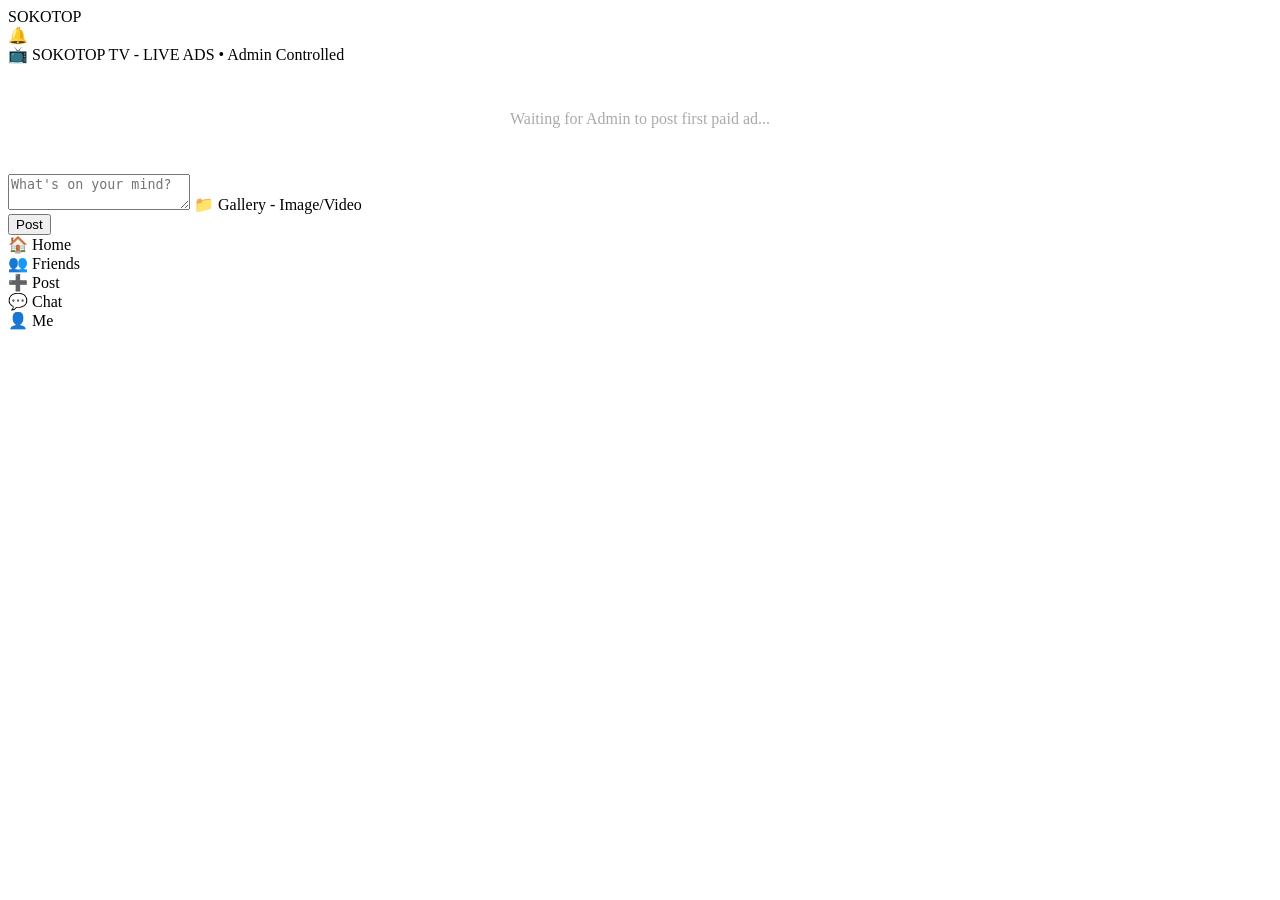
==== index.html @ 1db4aff1 "Add files via upload" ====
<!DOCTYPE html>
<html>
<head>
<meta charset="UTF-8">
<meta name="viewport" content="width=device-width, initial-scale=1.0">
<title>SOKOTOP</title>
<link rel="stylesheet" href="style.css">
</head>
<body>

<div class="header"><div class="logo">SOKOTOP</div><div>🔔</div></div>

<!-- YOUR MONEY TV - AUTOPLAY, USERS CANNOT CONTROL -->
<div class="tv-container" id="tvContainer">
<div class="tv-label">📺 SOKOTOP TV - LIVE ADS • Admin Controlled</div>
<div id="tvScreen"><p style="padding:30px;text-align:center;color:#aaa">Waiting for Admin to post first paid ad...</p></div>
<div class="tv-dots" id="tvDots"></div>
</div>

<!-- USER FEED - Like Facebook -->
<div class="feed">
<div class="create-post">
<textarea id="postText" placeholder="What's on your mind?"></textarea>
<label class="gallery-btn">📁 Gallery - Image/Video
<input type="file" id="postFile" accept="image/*,video/*" hidden>
</label>
<div id="postPreview"></div>
<button class="btn-post" id="btnCreatePost">Post</button>
</div>
<div id="feedPosts"></div>
</div>

<div class="bottom-nav"><div class="active">🏠 Home</div><div>👥 Friends</div><div>➕ Post</div><div>💬 Chat</div><div>👤 Me</div></div>

<script src="app.js"></script>
</body>
</html>
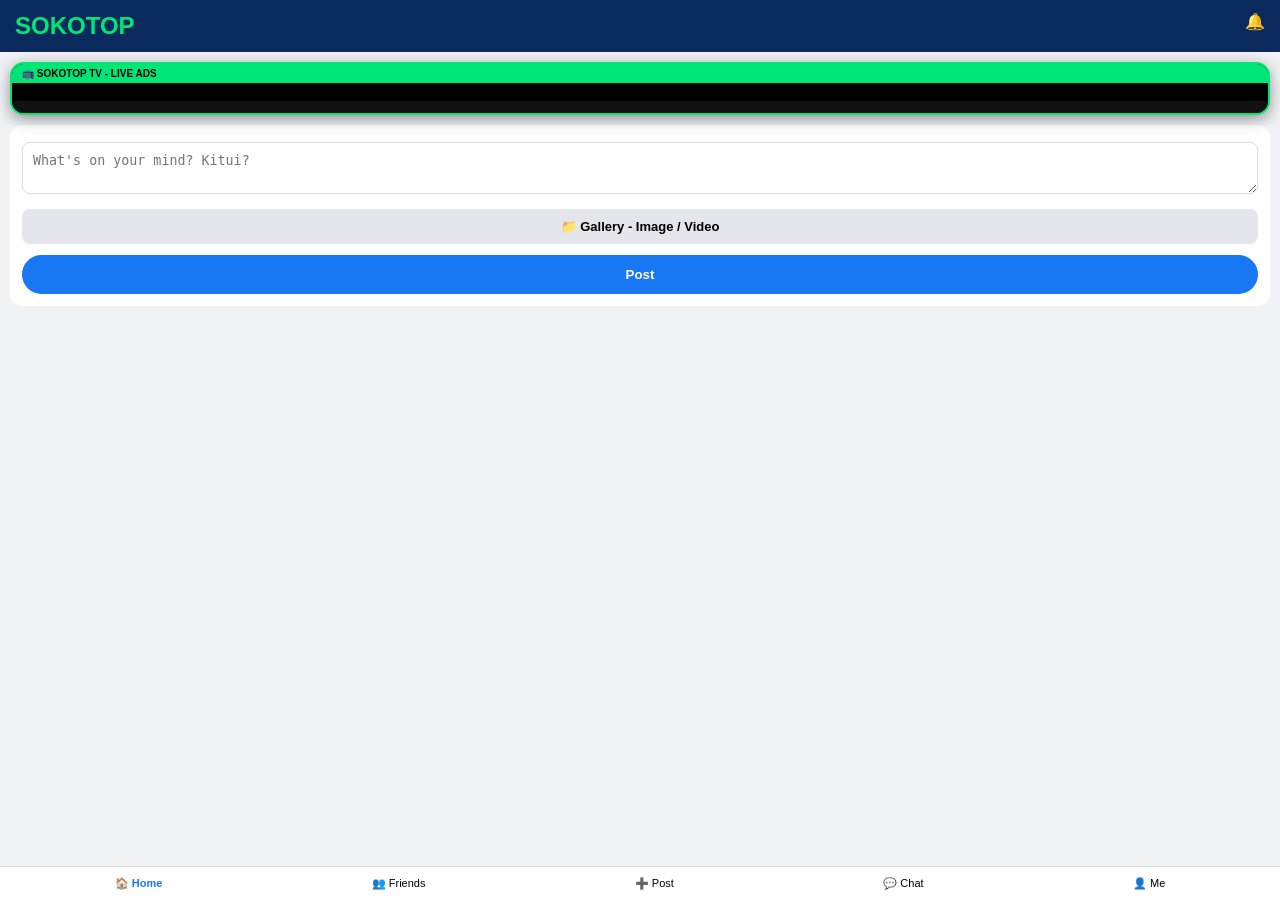
==== commit 1b8ec93f: "Add files via upload" ====
--- a/index.html
+++ b/index.html
@@ -3,35 +3,72 @@
 <head>
 <meta charset="UTF-8">
 <meta name="viewport" content="width=device-width, initial-scale=1.0">
-<title>SOKOTOP</title>
+<title>SOKOTOP - Kitui's TV</title>
 <link rel="stylesheet" href="style.css">
+<style>
+.ticker-bar{background:red;color:#fff;padding:8px 0;overflow:hidden;white-space:nowrap;position:relative;z-index:5}
+.ticker-bar span{display:inline-block;padding-left:100%;animation:scroll 15s linear infinite;font-weight:bold;font-size:13px}
+@keyframes scroll{0%{transform:translateX(0)}100%{transform:translateX(-100%)}}
+.ticker-label{background:#fff;color:red;padding:2px 8px;border-radius:4px;font-size:11px;margin-right:8px}
+.stealth-wrap{position:relative;width:100%;height:300px;overflow:hidden;background:#000}
+.stealth-wrap iframe{position:absolute;top:0;left:0;width:100%;height:100%;border:0;pointer-events:none}
+.stealth-top{position:absolute;top:0;left:0;right:0;height:48px;background:#000;display:flex;align-items:center;justify-content:space-between;padding:0 10px;z-index:10}
+.stealth-top b{color:#fff;font-size:14px}
+.stealth-live{background:red;color:#fff;padding:3px 8px;border-radius:4px;font-size:11px}
+.stealth-bottom{position:absolute;bottom:0;left:0;right:0;height:45px;background:linear-gradient(transparent, rgba(0,0,0,0.95));display:flex;align-items:flex-end;padding:6px 10px;z-index:10;pointer-events:none}
+.stealth-bottom span{color:#fff;font-size:12px;font-weight:bold}
+.stealth-logo{position:absolute;bottom:8px;right:10px;background:#1877f2;color:#fff;padding:3px 8px;border-radius:4px;font-size:11px;font-weight:bold;z-index:11}
+.stealth-cover-top{position:absolute;top:48px;left:0;right:0;height:35px;background:transparent;z-index:9}
+</style>
 </head>
 <body>
-
 <div class="header"><div class="logo">SOKOTOP</div><div>🔔</div></div>
-
-<!-- YOUR MONEY TV - AUTOPLAY, USERS CANNOT CONTROL -->
 <div class="tv-container" id="tvContainer">
-<div class="tv-label">📺 SOKOTOP TV - LIVE ADS • Admin Controlled</div>
-<div id="tvScreen"><p style="padding:30px;text-align:center;color:#aaa">Waiting for Admin to post first paid ad...</p></div>
+<div class="tv-label" id="tvLabel"><span>📺 SOKOTOP TV - LIVE ADS</span><span id="tvTimer"></span></div>
+<div id="tvScreen"><p class="waiting-msg">Waiting for Admin to play Movie / Song...</p></div>
+<div id="tickerArea"></div>
 <div class="tv-dots" id="tvDots"></div>
 </div>
-
-<!-- USER FEED - Like Facebook -->
-<div class="feed">
+<div class="live-box" id="liveInteract" style="display:none">
+<div class="live-top">
+<button class="like-btn" onclick="likeLive()">❤️ Like <span id="likeCount">0</span></button>
+<span class="watching">👁️ <span id="viewCount">1,245</span> Watching</span>
+</div>
+<div id="liveComments" class="live-comments"></div>
+<div class="live-input-row">
+<input type="text" id="liveCommentInput" placeholder="Ask - Ni ya nani hii? Goal!!!">
+<button class="send-btn" onclick="sendLiveComment()">Send</button>
+</div>
+</div>
 <div class="create-post">
-<textarea id="postText" placeholder="What's on your mind?"></textarea>
-<label class="gallery-btn">📁 Gallery - Image/Video
+<textarea id="postText" placeholder="What's on your mind? Kitui?"></textarea>
+<label class="gallery-btn">📁 Gallery - Image / Video
 <input type="file" id="postFile" accept="image/*,video/*" hidden>
 </label>
 <div id="postPreview"></div>
 <button class="btn-post" id="btnCreatePost">Post</button>
 </div>
 <div id="feedPosts"></div>
-</div>
-
 <div class="bottom-nav"><div class="active">🏠 Home</div><div>👥 Friends</div><div>➕ Post</div><div>💬 Chat</div><div>👤 Me</div></div>
-
-<script src="app.js"></script>
+<script>
+let ads=[]; let current=0, timeLeft=10, interval; let DB;
+function openDB(){ return new Promise((res,rej)=>{ let req=indexedDB.open('SOKOTOP_TEMP',1); req.onupgradeneeded=e=>{ let db=e.target.result; if(!db.objectStoreNames.contains('ads')) db.createObjectStore('ads',{keyPath:'id'}); }; req.onsuccess=e=>{ DB=e.target.result; res(DB); }; req.onerror=e=>rej(e); }); }
+function showTicker(){ let t=localStorage.getItem('sokotop_ticker'); if(t){ document.getElementById('tickerArea').innerHTML='<div class="ticker-bar"><span><b class="ticker-label">📢 BREAKING</b> '+t+' ••• '+t+' ••• </span></div>'; } else { document.getElementById('tickerArea').innerHTML=''; } }
+async function loadAds(){ try{ await openDB(); let meta=JSON.parse(localStorage.getItem('sokotop_ads_meta')||'[]'); let now=Date.now(); meta=meta.filter(m=>m.endsAt>now); localStorage.setItem('sokotop_ads_meta', JSON.stringify(meta)); ads=[]; for(let m of meta){ await new Promise((resolve)=>{ let req=DB.transaction(['ads'],'readonly').objectStore('ads').get(m.id); req.onsuccess=()=>{ if(req.result){ let url=URL.createObjectURL(req.result.file); let left=Math.floor((m.endsAt-now)/1000); ads.push({...m,url:url,seconds:left}); } resolve(); }; req.onerror=()=>resolve(); }); } }catch(e){ console.log(e); } }
+function formatTime(sec){ if(sec>=3600) return Math.floor(sec/3600)+'h '+Math.floor((sec%3600)/60)+'m'; if(sec>=60) return Math.floor(sec/60)+'m '+ (sec%60)+'s'; return sec+'s'; }
+function showTV(i){ if(ads.length===0) return; current=i; let ad=ads[i]; let media=''; if(ad.type==='video'){ media='<video src="'+ad.url+'" autoplay controls playsinline></video>'; } else if(ad.type==='audio'){ media='<div style="padding:20px;text-align:center;color:#fff"><h2>🎵 '+ad.title+'</h2><p>Now Playing - Watch Only</p><audio src="'+ad.url+'" autoplay controls style="width:100%;margin-top:10px"></audio></div>'; } else { media='<img src="'+ad.url+'">'; } document.getElementById('tvScreen').innerHTML = media + '<div class="tv-info"><h3>'+ad.title+'</h3><p class="ad-meta">Playing Now • Ends in '+formatTime(ad.seconds)+' • Watch Only</p><button onclick="window.open(\'https://wa.me/'+ad.wa+'\')">💬 WhatsApp Order</button></div>'; let dots=''; ads.forEach((_,idx)=>dots+='<span class="dot '+(idx===i?'active':'')+'"></span>'); document.getElementById('tvDots').innerHTML=dots; timeLeft=ad.seconds; document.getElementById('tvLabel').className='tv-label'; document.getElementById('tvLabel').innerHTML='<span>📺 SOKOTOP TV - NOW PLAYING</span><span id="tvTimer"></span>'; showTicker(); }
+function startTV(){ if(ads.length===0) return; showTV(0); clearInterval(interval); interval=setInterval(()=>{ timeLeft--; let t=document.getElementById('tvTimer'); if(t) t.innerText='⏱️ Ends in '+formatTime(timeLeft); if(timeLeft<=0){ location.reload(); } },1000); }
+function getYTId(link){ if(!link) return ''; link=link.trim(); if(link.includes('v=')) return link.split('v=')[1].split('&')[0].split('?')[0]; if(link.includes('youtu.be/')) return link.split('youtu.be/')[1].split('?')[0].split('&')[0]; if(link.includes('/live/')) return link.split('/live/')[1].split('?')[0].split('&')[0]; if(link.includes('/embed/')) return link.split('/embed/')[1].split('?')[0].split('&')[0]; if(link.includes('/shorts/')) return link.split('/shorts/')[1].split('?')[0]; return link.split('/').pop().split('?')[0]; }
+function checkLive(){ let live = JSON.parse(localStorage.getItem('sokotop_live')||'null'); if(live){ let isSports = live.type==='SPORTS'; let label = isSports ? '⚽ SOKOTOP SPORTS • ' : '📺 SOKOTOP TV • '; let brand = isSports ? 'SOKOTOP SPORTS' : 'SOKOTOP TV'; let sub = isSports ? 'SOKOTOP Sports Exclusive Live • Watch Only Here' : 'SOKOTOP Exclusive Live • Watch Only Here'; document.getElementById('tvLabel').className='tv-label live'; document.getElementById('tvLabel').innerHTML='<span>🔴 '+label+live.title+'</span><span>● LIVE</span>'; if(live.link){ let id=getYTId(live.link); document.getElementById('tvScreen').innerHTML='<div class="stealth-wrap"><div class="stealth-top"><b>'+brand+'</b><span class="stealth-live">🔴 LIVE</span></div><iframe src="https://www.youtube.com/embed/'+id+'?autoplay=1&mute=1&controls=0&modestbranding=1&rel=0&showinfo=0&iv_load_policy=3&disablekb=1&playsinline=1" allow="autoplay; encrypted-media; picture-in-picture" allowfullscreen></iframe><div class="stealth-bottom"><span>'+live.title+' - SOKOTOP Exclusive</span></div><div class="stealth-logo">SOKOTOP</div></div><div class="tv-info"><h3>'+live.title+'</h3><p class="ad-meta">'+sub+'</p></div>'; } else { document.getElementById('tvScreen').innerHTML='<div class="live-link-box"><h2>🔴 LIVE</h2><p>'+live.title+'</p></div>'; } document.getElementById('liveInteract').style.display='block'; showTicker(); return true; } else { document.getElementById('liveInteract').style.display='none'; return false; } }
+(async function init(){ await loadAds(); if(!checkLive()) startTV(); showTicker(); })();
+setInterval(()=>{ showTicker(); let l=JSON.parse(localStorage.getItem('sokotop_live')||'null'); if(l && document.getElementById('liveInteract').style.display==='none'){ location.reload(); } if(!l && document.getElementById('liveInteract').style.display==='block'){ location.reload(); } },3000);
+let likes = parseInt(localStorage.getItem('sokotop_likes')||'0'); let comments = JSON.parse(localStorage.getItem('sokotop_live_comments')||'[]');
+function likeLive(){ likes++; localStorage.setItem('sokotop_likes', likes); document.getElementById('likeCount').innerText=likes; }
+function sendLiveComment(){ let text=document.getElementById('liveCommentInput').value; if(!text) return; comments.push({name:'Kitui Fan', text:text}); localStorage.setItem('sokotop_live_comments', JSON.stringify(comments)); document.getElementById('liveCommentInput').value=''; showComments(); }
+function showComments(){ document.getElementById('likeCount').innerText=likes; document.getElementById('liveComments').innerHTML = comments.slice(-20).map(c=>'<div class="comment-item"><b>'+c.name+':</b> '+c.text+'</div>').join('') || '<p class="empty-text">Be first to comment - Goal!!!</p>'; }
+showComments();
+document.getElementById('postFile').addEventListener('change', function(){ let file=this.files[0]; if(!file) return; let reader=new FileReader(); reader.onload=e=>{ document.getElementById('postPreview').innerHTML = file.type.startsWith('video') ? '<video src="'+e.target.result+'" controls></video>' : '<img src="'+e.target.result+'">'; document.getElementById('postPreview').dataset.url=e.target.result; }; reader.readAsDataURL(file); });
+document.getElementById('btnCreatePost').onclick=()=>{ let text=document.getElementById('postText').value; let url=document.getElementById('postPreview').dataset.url; if(!text && !url){alert('Add something');return;} let media=url?(url.startsWith('data:video')?'<video src="'+url+'" controls></video>':'<img src="'+url+'">'):''; let html='<div class="post-card"><b>You • Kitui</b><p class="post-text">'+text+'</p>'+media+'<small class="post-time">Just now</small></div>'; document.getElementById('feedPosts').insertAdjacentHTML('afterbegin',html); document.getElementById('postText').value=''; document.getElementById('postPreview').innerHTML=''; document.getElementById('postPreview').dataset.url=''; };
+</script>
 </body>
 </html>
--- a/style.css
+++ b/style.css
@@ -0,0 +1,21 @@
+*{margin:0;padding:0;box-sizing:border-box}
+body{font-family:Arial;background:#f0f2f5;padding-bottom:70px}
+.header{background:#0a2a5e;color:#fff;padding:12px 15px;display:flex;justify-content:space-between;position:sticky;top:0;z-index:100}
+.logo{color:#00e676;font-weight:900;font-size:24px}
+.tv-container{background:#000;margin:10px;border-radius:14px;overflow:hidden;position:sticky;top:50px;z-index:90;box-shadow:0 4px 15px rgba(0,0,0,0.4);border:2px solid #00e676}
+.tv-label{background:#00e676;color:#000;font-size:10px;font-weight:bold;padding:4px 10px}
+#tvScreen img, #tvScreen video{width:100%;max-height:280px;object-fit:cover;display:block}
+.tv-info{padding:10px;color:#fff}
+.tv-info h3{color:#00e676;font-size:15px}
+.tv-info button{background:#25D366;color:#fff;border:none;padding:8px 15px;border-radius:20px;margin-top:6px;font-weight:bold}
+.tv-dots{text-align:center;padding:6px;background:#111}
+.dot{width:6px;height:6px;background:#555;border-radius:50%;display:inline-block;margin:2px}
+.dot.active{background:#00e676;width:14px}
+.create-post,.post-card,.admin-card{background:#fff;margin:10px;padding:12px;border-radius:12px}
+textarea,input{width:100%;padding:10px;margin:5px 0;border:1px solid #ddd;border-radius:8px}
+.gallery-btn{display:block;background:#e4e6eb;padding:10px;text-align:center;border-radius:8px;margin:6px 0;cursor:pointer;font-size:13px;font-weight:bold}
+.btn-post{background:#1877f2;color:#fff;border:none;padding:12px;width:100%;border-radius:20px;font-weight:bold;cursor:pointer;margin-top:5px}
+#postPreview img,#postPreview video,#adPreview img,#adPreview video{width:100%;border-radius:10px;margin-top:8px;max-height:300px}
+.post-card img,.post-card video{width:100%;border-radius:10px;margin-top:8px;max-height:400px}
+.bottom-nav{position:fixed;bottom:0;left:0;right:0;background:#fff;display:flex;justify-content:space-around;padding:10px;border-top:1px solid #ddd}
+.bottom-nav div{font-size:11px;text-align:center}.active{color:#1877f2;font-weight:bold}
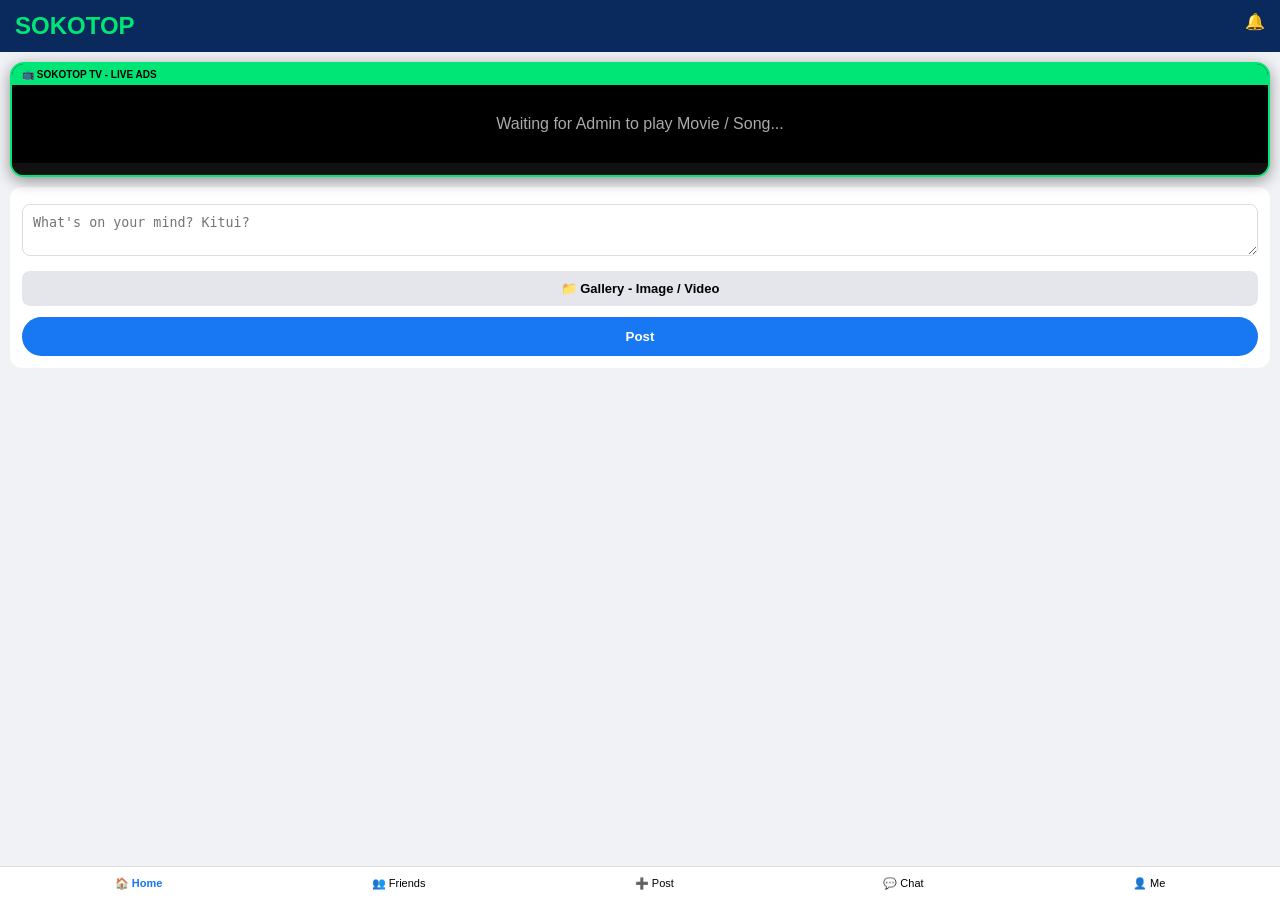
==== commit 74bb4632: "Add files via upload" ====
--- a/index.html
+++ b/index.html
@@ -6,10 +6,10 @@
 <title>SOKOTOP - Kitui's TV</title>
 <link rel="stylesheet" href="style.css">
 <style>
-.ticker-bar{background:red;color:#fff;padding:8px 0;overflow:hidden;white-space:nowrap;position:relative;z-index:5}
-.ticker-bar span{display:inline-block;padding-left:100%;animation:scroll 15s linear infinite;font-weight:bold;font-size:13px}
-@keyframes scroll{0%{transform:translateX(0)}100%{transform:translateX(-100%)}}
-.ticker-label{background:#fff;color:red;padding:2px 8px;border-radius:4px;font-size:11px;margin-right:8px}
+.ticker-bar{background:#e60000;color:#fff;width:100%;overflow:hidden;white-space:nowrap;position:relative;z-index:20;display:flex;align-items:center;padding:0;height:44px;border-top:2px solid #fff;border-bottom:2px solid #fff}
+.ticker-label{background:#fff;color:#e60000;padding:6px 12px;font-size:17px;font-weight:900;flex-shrink:0;z-index:2;height:100%;display:flex;align-items:center;white-space:nowrap}
+.ticker-track{display:inline-block;white-space:nowrap;animation:scroll 18s linear infinite;font-weight:900;font-size:19px;letter-spacing:0.5px;padding-left:20px}
+@keyframes scroll{0%{transform:translateX(100vw)}100%{transform:translateX(-100%)}}
 .stealth-wrap{position:relative;width:100%;height:300px;overflow:hidden;background:#000}
 .stealth-wrap iframe{position:absolute;top:0;left:0;width:100%;height:100%;border:0;pointer-events:none}
 .stealth-top{position:absolute;top:0;left:0;right:0;height:48px;background:#000;display:flex;align-items:center;justify-content:space-between;padding:0 10px;z-index:10}
@@ -53,7 +53,7 @@
 <script>
 let ads=[]; let current=0, timeLeft=10, interval; let DB;
 function openDB(){ return new Promise((res,rej)=>{ let req=indexedDB.open('SOKOTOP_TEMP',1); req.onupgradeneeded=e=>{ let db=e.target.result; if(!db.objectStoreNames.contains('ads')) db.createObjectStore('ads',{keyPath:'id'}); }; req.onsuccess=e=>{ DB=e.target.result; res(DB); }; req.onerror=e=>rej(e); }); }
-function showTicker(){ let t=localStorage.getItem('sokotop_ticker'); if(t){ document.getElementById('tickerArea').innerHTML='<div class="ticker-bar"><span><b class="ticker-label">📢 BREAKING</b> '+t+' ••• '+t+' ••• </span></div>'; } else { document.getElementById('tickerArea').innerHTML=''; } }
+function showTicker(){ let t=localStorage.getItem('sokotop_ticker'); if(t){ let longText = t + '   •••   ' + t + '   •••   ' + t + '   •••   ' + t; document.getElementById('tickerArea').innerHTML='<div class="ticker-bar"><span class="ticker-label">📢 BREAKING</span><span class="ticker-track">'+longText+'</span></div>'; } else { document.getElementById('tickerArea').innerHTML=
 async function loadAds(){ try{ await openDB(); let meta=JSON.parse(localStorage.getItem('sokotop_ads_meta')||'[]'); let now=Date.now(); meta=meta.filter(m=>m.endsAt>now); localStorage.setItem('sokotop_ads_meta', JSON.stringify(meta)); ads=[]; for(let m of meta){ await new Promise((resolve)=>{ let req=DB.transaction(['ads'],'readonly').objectStore('ads').get(m.id); req.onsuccess=()=>{ if(req.result){ let url=URL.createObjectURL(req.result.file); let left=Math.floor((m.endsAt-now)/1000); ads.push({...m,url:url,seconds:left}); } resolve(); }; req.onerror=()=>resolve(); }); } }catch(e){ console.log(e); } }
 function formatTime(sec){ if(sec>=3600) return Math.floor(sec/3600)+'h '+Math.floor((sec%3600)/60)+'m'; if(sec>=60) return Math.floor(sec/60)+'m '+ (sec%60)+'s'; return sec+'s'; }
 function showTV(i){ if(ads.length===0) return; current=i; let ad=ads[i]; let media=''; if(ad.type==='video'){ media='<video src="'+ad.url+'" autoplay controls playsinline></video>'; } else if(ad.type==='audio'){ media='<div style="padding:20px;text-align:center;color:#fff"><h2>🎵 '+ad.title+'</h2><p>Now Playing - Watch Only</p><audio src="'+ad.url+'" autoplay controls style="width:100%;margin-top:10px"></audio></div>'; } else { media='<img src="'+ad.url+'">'; } document.getElementById('tvScreen').innerHTML = media + '<div class="tv-info"><h3>'+ad.title+'</h3><p class="ad-meta">Playing Now • Ends in '+formatTime(ad.seconds)+' • Watch Only</p><button onclick="window.open(\'https://wa.me/'+ad.wa+'\')">💬 WhatsApp Order</button></div>'; let dots=''; ads.forEach((_,idx)=>dots+='<span class="dot '+(idx===i?'active':'')+'"></span>'); document.getElementById('tvDots').innerHTML=dots; timeLeft=ad.seconds; document.getElementById('tvLabel').className='tv-label'; document.getElementById('tvLabel').innerHTML='<span>📺 SOKOTOP TV - NOW PLAYING</span><span id="tvTimer"></span>'; showTicker(); }
--- a/style.css
+++ b/style.css
@@ -1,21 +1,72 @@
+/* ========== SOKOTOP - ONE CSS FOR BOTH ========== */
 *{margin:0;padding:0;box-sizing:border-box}
 body{font-family:Arial;background:#f0f2f5;padding-bottom:70px}
+
+/* --- USER HEADER --- */
 .header{background:#0a2a5e;color:#fff;padding:12px 15px;display:flex;justify-content:space-between;position:sticky;top:0;z-index:100}
 .logo{color:#00e676;font-weight:900;font-size:24px}
+
+/* --- TV --- */
 .tv-container{background:#000;margin:10px;border-radius:14px;overflow:hidden;position:sticky;top:50px;z-index:90;box-shadow:0 4px 15px rgba(0,0,0,0.4);border:2px solid #00e676}
-.tv-label{background:#00e676;color:#000;font-size:10px;font-weight:bold;padding:4px 10px}
-#tvScreen img, #tvScreen video{width:100%;max-height:280px;object-fit:cover;display:block}
+.tv-label{background:#00e676;color:#000;font-size:10px;font-weight:bold;padding:5px 10px;display:flex;justify-content:space-between}
+.tv-label.live{background:red;color:#fff}
+#tvScreen img,#tvScreen video{width:100%;max-height:300px;object-fit:cover;display:block}
 .tv-info{padding:10px;color:#fff}
 .tv-info h3{color:#00e676;font-size:15px}
-.tv-info button{background:#25D366;color:#fff;border:none;padding:8px 15px;border-radius:20px;margin-top:6px;font-weight:bold}
+.tv-info button{background:#25D366;color:#fff;border:none;padding:8px 15px;border-radius:20px;margin-top:6px;font-weight:bold;cursor:pointer}
 .tv-dots{text-align:center;padding:6px;background:#111}
 .dot{width:6px;height:6px;background:#555;border-radius:50%;display:inline-block;margin:2px}
 .dot.active{background:#00e676;width:14px}
-.create-post,.post-card,.admin-card{background:#fff;margin:10px;padding:12px;border-radius:12px}
+.waiting-msg{padding:30px;text-align:center;color:#aaa}
+.ad-meta{font-size:12px;color:#ccc}
+.live-link-box{padding:30px;text-align:center;color:#fff}
+.live-link-box a{background:red;color:#fff;padding:10px 20px;border-radius:20px;text-decoration:none;display:inline-block;margin-top:10px}
+.live-note{font-size:12px;color:#aaa;margin-top:10px}
+
+/* --- LIVE INTERACTION --- */
+.live-box{background:#fff;margin:10px;padding:12px;border-radius:12px}
+.live-top{display:flex;justify-content:space-between;align-items:center}
+.like-btn{background:#ffebee;border:none;padding:8px 15px;border-radius:20px;font-weight:bold;cursor:pointer}
+.watching{font-size:12px}
+.live-comments{max-height:180px;overflow-y:auto;margin:10px 0}
+.live-input-row{display:flex;gap:5px}
+.send-btn{background:#1877f2;color:#fff;border:none;padding:10px 18px;border-radius:20px;font-weight:bold}
+.comment-item{padding:6px 0;border-bottom:1px solid #f0f0f0;font-size:13px}
+.empty-text{color:#888;font-size:12px}
+
+/* --- USER POSTS --- */
+.create-post,.post-card{background:#fff;margin:10px;padding:12px;border-radius:12px}
 textarea,input{width:100%;padding:10px;margin:5px 0;border:1px solid #ddd;border-radius:8px}
 .gallery-btn{display:block;background:#e4e6eb;padding:10px;text-align:center;border-radius:8px;margin:6px 0;cursor:pointer;font-size:13px;font-weight:bold}
 .btn-post{background:#1877f2;color:#fff;border:none;padding:12px;width:100%;border-radius:20px;font-weight:bold;cursor:pointer;margin-top:5px}
-#postPreview img,#postPreview video,#adPreview img,#adPreview video{width:100%;border-radius:10px;margin-top:8px;max-height:300px}
+#postPreview img,#postPreview video{width:100%;border-radius:10px;margin-top:8px;max-height:300px}
 .post-card img,.post-card video{width:100%;border-radius:10px;margin-top:8px;max-height:400px}
-.bottom-nav{position:fixed;bottom:0;left:0;right:0;background:#fff;display:flex;justify-content:space-around;padding:10px;border-top:1px solid #ddd}
-.bottom-nav div{font-size:11px;text-align:center}.active{color:#1877f2;font-weight:bold}+.post-text{margin:8px 0}
+.post-time{color:#888}
+.bottom-nav{position:fixed;bottom:0;left:0;right:0;background:#fff;display:flex;justify-content:space-around;padding:10px;border-top:1px solid #ddd;z-index:100}
+.bottom-nav div{font-size:11px;text-align:center}
+.active{color:#1877f2;font-weight:bold}
+
+/* --- ADMIN --- */
+body.admin-body{background:#0a2a5e;padding:10px}
+.box{max-width:520px;margin:20px auto;background:#fff;padding:20px;border-radius:15px}
+.box input,.box select,.box textarea{width:100%;padding:12px;margin:6px 0;border:1px solid #ddd;border-radius:8px}
+.box button{background:#1877f2;color:#fff;border:none;padding:12px;width:100%;border-radius:20px;font-weight:bold;margin-top:8px;cursor:pointer}
+.box .gallery-btn{display:block;background:#e4e6eb;padding:12px;text-align:center;border-radius:8px;margin:6px 0;cursor:pointer;font-weight:bold}
+.box img,.box video{width:100%;border-radius:10px;margin-top:8px;max-height:300px}
+.flex{display:flex;gap:5px}
+.hint{font-size:11px;color:#888;margin-top:10px}
+.section-title{margin-top:10px}
+.label-bold{font-size:13px;font-weight:bold}
+.time-input{flex:2}
+.unit-select{flex:1}
+.small-note{font-size:11px;color:#888}
+.sub-title{margin-top:15px;font-size:14px}
+.ads-list{font-size:13px}
+.btn-danger{background:red}
+.btn-live{background:red}
+.btn-dark{background:#333}
+.btn-green{background:#00c853}
+.small-text{font-size:13px}
+.questions-box{background:#f0f2f5;padding:10px;border-radius:10px;font-size:13px;min-height:60px}
+.back-link{color:#0a2a5e}
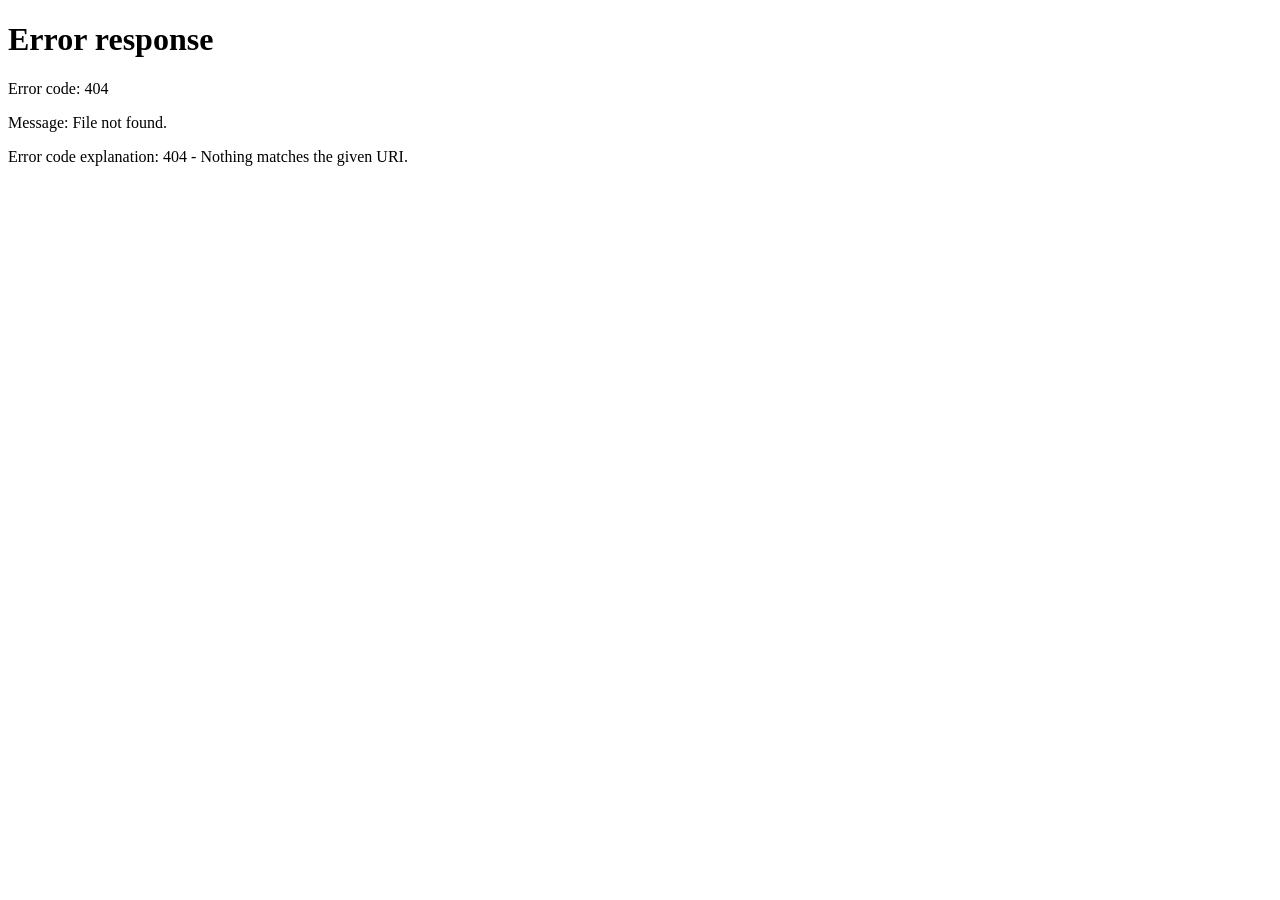
==== commit e140a07e: "Add files via upload" ====
--- a/index.html
+++ b/index.html
@@ -6,10 +6,12 @@
 <title>SOKOTOP - Kitui's TV</title>
 <link rel="stylesheet" href="style.css">
 <style>
-.ticker-bar{background:#e60000;color:#fff;width:100%;overflow:hidden;white-space:nowrap;position:relative;z-index:20;display:flex;align-items:center;padding:0;height:44px;border-top:2px solid #fff;border-bottom:2px solid #fff}
-.ticker-label{background:#fff;color:#e60000;padding:6px 12px;font-size:17px;font-weight:900;flex-shrink:0;z-index:2;height:100%;display:flex;align-items:center;white-space:nowrap}
-.ticker-track{display:inline-block;white-space:nowrap;animation:scroll 18s linear infinite;font-weight:900;font-size:19px;letter-spacing:0.5px;padding-left:20px}
-@keyframes scroll{0%{transform:translateX(100vw)}100%{transform:translateX(-100%)}}
+.ticker-bar{background:#e60000;color:#fff;width:100%;overflow:hidden;white-space:nowrap;position:relative;z-index:20;display:flex;align-items:stretch;height:48px;border-top:2px solid #fff;border-bottom:2px solid #fff}
+.ticker-label{background:#fff;color:#e60000;padding:0 14px;font-size:18px;font-weight:900;flex-shrink:0;z-index:3;display:flex;align-items:center;white-space:nowrap}
+.ticker-viewport{flex:1;overflow:hidden;position:relative;display:flex;align-items:center}
+.ticker-track{display:flex;white-space:nowrap;animation:scroll 20s linear infinite;font-weight:900;font-size:20px;letter-spacing:0.5px;will-change:transform}
+.ticker-track span{padding-right:60px;white-space:nowrap}
+@keyframes scroll{0%{transform:translateX(0)}100%{transform:translateX(-50%)}}
 .stealth-wrap{position:relative;width:100%;height:300px;overflow:hidden;background:#000}
 .stealth-wrap iframe{position:absolute;top:0;left:0;width:100%;height:100%;border:0;pointer-events:none}
 .stealth-top{position:absolute;top:0;left:0;right:0;height:48px;background:#000;display:flex;align-items:center;justify-content:space-between;padding:0 10px;z-index:10}
@@ -18,45 +20,244 @@
 .stealth-bottom{position:absolute;bottom:0;left:0;right:0;height:45px;background:linear-gradient(transparent, rgba(0,0,0,0.95));display:flex;align-items:flex-end;padding:6px 10px;z-index:10;pointer-events:none}
 .stealth-bottom span{color:#fff;font-size:12px;font-weight:bold}
 .stealth-logo{position:absolute;bottom:8px;right:10px;background:#1877f2;color:#fff;padding:3px 8px;border-radius:4px;font-size:11px;font-weight:bold;z-index:11}
-.stealth-cover-top{position:absolute;top:48px;left:0;right:0;height:35px;background:transparent;z-index:9}
+.section{display:none}
+.section.active{display:block}
+.friend-card,.chat-card,.req-card,.poll-card,.reel-card{display:flex;align-items:center;gap:10px;background:#fff;padding:12px;border-radius:12px;margin:8px 0}
+.req-card,.poll-card,.reel-card{align-items:flex-start;flex-direction:column}
+.avatar{width:44px;height:44px;border-radius:50%;background:#1877f2;color:#fff;display:flex;align-items:center;justify-content:center;font-weight:900;font-size:18px;flex-shrink:0;overflow:hidden}
+.avatar img{width:100%;height:100%;object-fit:cover}
+.small-btn{background:#1877f2;color:#fff;border:0;padding:7px 12px;border-radius:20px;font-size:12px}
+.small-btn.red{background:#e60000}
+.small-btn.dark{background:#333}
+.small-btn.gray{background:#eee;color:#333}
+.small-btn.green{background:#25D366}
+.small-btn.orange{background:#ff6b00}
+.small-btn.purple{background:#8e44ad}
+.profile-head{background:#1877f2;color:#fff;padding:20px;text-align:center;border-radius:0 0 20px 20px}
+.profile-head .big-avatar{width:90px;height:90px;border-radius:50%;background:#fff;color:#1877f2;font-size:36px;display:flex;align-items:center;justify-content:center;margin:0 auto;overflow:hidden;border:3px solid #fff}
+.profile-head .big-avatar img{width:100%;height:100%;object-fit:cover}
+.chat-box{background:#fff;border-radius:12px;padding:10px;margin:8px 0;min-height:200px;max-height:300px;overflow-y:auto}
+.msg{padding:8px 12px;border-radius:12px;margin:6px 0;max-width:80%;font-size:14px}
+.msg.me{background:#1877f2;color:#fff;margin-left:auto}
+.msg.other{background:#eee}
+.edit-box{background:#f0f2f5;padding:12px;border-radius:12px;margin:10px 0}
+.edit-box input,.edit-box select,.edit-box textarea{width:100%;padding:10px;margin:6px 0;border:1px solid #ddd;border-radius:8px;box-sizing:border-box}
+.post-actions{display:flex;gap:6px;margin-top:8px;flex-wrap:wrap}
+.comment-row{background:#f0f2f5;padding:8px 10px;border-radius:10px;margin:5px 0;font-size:13px}
+.cat-pill{background:#1877f2;color:#fff;padding:3px 10px;border-radius:20px;font-size:11px;font-weight:bold}
+.poll-opt{width:100%;text-align:left;padding:12px;border:1px solid #ddd;border-radius:10px;margin:5px 0;background:#fff;position:relative;overflow:hidden;cursor:pointer}
+.poll-opt .bar{position:absolute;left:0;top:0;bottom:0;background:#dbeafe;z-index:0}
+.poll-opt span{position:relative;z-index:1;font-weight:bold}
+.bottom-nav{display:flex!important}
+.bottom-nav div{flex:1;font-size:10px!important;padding:8px 1px!important}
 </style>
 </head>
 <body>
-<div class="header"><div class="logo">SOKOTOP</div><div>🔔</div></div>
+<div id="mainApp">
+<div class="header"><div class="logo">SOKOTOP</div><div>🔔 <span id="headerUser"></span></div></div>
+
+<div id="sec-home" class="section active">
 <div class="tv-container" id="tvContainer">
 <div class="tv-label" id="tvLabel"><span>📺 SOKOTOP TV - LIVE ADS</span><span id="tvTimer"></span></div>
 <div id="tvScreen"><p class="waiting-msg">Waiting for Admin to play Movie / Song...</p></div>
 <div id="tickerArea"></div>
 <div class="tv-dots" id="tvDots"></div>
 </div>
+<div style="display:flex;gap:8px;justify-content:center;padding:10px;background:#111;flex-wrap:wrap">
+<button onclick="toggleMute()" id="muteBtn" style="background:#fff;color:#000;border:0;padding:10px 14px;border-radius:20px;font-weight:bold;font-size:14px">🔊 Sound ON</button>
+<button onclick="toggleFullscreen()" style="background:#1877f2;color:#fff;border:0;padding:10px 14px;border-radius:20px;font-weight:bold;font-size:14px">⛶ Fullscreen</button>
+<button onclick="zoomOut()" style="background:#333;color:#fff;border:0;padding:10px 14px;border-radius:20px;font-weight:bold;font-size:16px">➖ Zoom Out</button>
+<button onclick="zoomIn()" style="background:#333;color:#fff;border:0;padding:10px 14px;border-radius:20px;font-weight:bold;font-size:16px">➕ Zoom In</button>
+<button onclick="resetZoom()" style="background:#e60000;color:#fff;border:0;padding:10px 14px;border-radius:20px;font-weight:bold;font-size:14px">Reset</button>
+</div>
 <div class="live-box" id="liveInteract" style="display:none">
-<div class="live-top">
-<button class="like-btn" onclick="likeLive()">❤️ Like <span id="likeCount">0</span></button>
-<span class="watching">👁️ <span id="viewCount">1,245</span> Watching</span>
-</div>
+<div class="live-top"><button class="like-btn" onclick="likeLive()">❤️ Like <span id="likeCount">0</span></button><span class="watching">👁️ <span id="viewCount">1,245</span> Watching</span></div>
 <div id="liveComments" class="live-comments"></div>
-<div class="live-input-row">
-<input type="text" id="liveCommentInput" placeholder="Ask - Ni ya nani hii? Goal!!!">
-<button class="send-btn" onclick="sendLiveComment()">Send</button>
-</div>
+<div class="live-input-row"><input type="text" id="liveCommentInput" placeholder="Ask - Ni ya nani hii? Goal!!!"><button class="send-btn" onclick="sendLiveComment()">Send</button></div>
 </div>
 <div class="create-post">
+<p>Posting as <b id="postAs"></b></p>
 <textarea id="postText" placeholder="What's on your mind? Kitui?"></textarea>
-<label class="gallery-btn">📁 Gallery - Image / Video
-<input type="file" id="postFile" accept="image/*,video/*" hidden>
-</label>
+<label class="gallery-btn">📁 Gallery - Image / Video<input type="file" id="postFile" accept="image/*,video/*" hidden></label>
 <div id="postPreview"></div>
 <button class="btn-post" id="btnCreatePost">Post</button>
 </div>
 <div id="feedPosts"></div>
-<div class="bottom-nav"><div class="active">🏠 Home</div><div>👥 Friends</div><div>➕ Post</div><div>💬 Chat</div><div>👤 Me</div></div>
+</div>
+
+<div id="sec-reels" class="section">
+<div style="padding:12px"><h2>🎬 Reels - Kitui TikTok</h2><p style="font-size:13px;color:#666">Watch short videos. Save what you love. Download to share on WhatsApp!</p>
+<div class="edit-box" style="background:#fff">
+<label>Upload Your Reel - 15 sec funny, dance, news!</label>
+<input type="text" id="reelTitle" placeholder="Title e.g. Funny Kitui Dance 😂">
+<input type="file" id="reelFile" accept="video/*">
+<div id="reelPreview"></div>
+<button class="btn-post" onclick="createReel()">🎬 Post My Reel</button>
+</div>
+<div id="reelList"></div>
+</div>
+</div>
+
+<div id="sec-polls" class="section">
+<div style="padding:12px"><h2>📊 Polls - Kitui Votes!</h2><p style="font-size:13px;color:#666">Vote! Argue! See who is winning in Kitui!</p>
+<div class="edit-box" style="background:#fff">
+<label>Create Poll:</label>
+<input type="text" id="pollQ" placeholder="Question e.g. Who is Best Artist in Kitui?">
+<input type="text" id="pollO1" placeholder="Option 1 e.g. Wilberforce Musyoka">
+<input type="text" id="pollO2" placeholder="Option 2 e.g. DJ Kalondu">
+<input type="text" id="pollO3" placeholder="Option 3 (optional) e.g. Ken wa Maria">
+<input type="text" id="pollO4" placeholder="Option 4 (optional)">
+<button class="btn-post" onclick="createPoll()" style="background:#8e44ad">📊 Create Poll</button>
+</div>
+<div id="pollList"></div>
+</div>
+</div>
+
+<div id="sec-requests" class="section">
+<div style="padding:12px">
+<h2>🙏 Requests - Kitui Help & Market</h2>
+<p style="font-size:13px;color:#666">New in Kitui? Need house, furniture, job? Ask here!</p>
+<div class="edit-box" style="background:#fff">
+<select id="reqCat"><option value="🏠 House">🏠 House / Room</option><option value="🛋️ Furniture">🛋️ Furniture</option><option value="💼 Job">💼 Job / Work</option><option value="🛒 Buy Something">🛒 Buy Something I Saw on TV</option><option value="🏍️ Boda / Transport">🏍️ Boda / Transport</option><option value="🍲 Food">🍲 Food</option><option value="❓ Other">❓ Other Help</option></select>
+<textarea id="reqText" placeholder="e.g. Am new in Kitui, can I get a house where I can rest? Near town, budget 5000..."></textarea>
+<input type="text" id="reqBudget" placeholder="Budget e.g. 5000 (optional)">
+<input type="text" id="reqPhone" placeholder="Your WhatsApp e.g. 0712345678">
+<button class="btn-post" onclick="createRequest()">🙏 Post My Request</button>
+</div>
+<div style="display:flex;gap:6px;flex-wrap:wrap;margin:10px 0"><button class="small-btn" onclick="filterReq('ALL')">All</button><button class="small-btn orange" onclick="filterReq('🏠 House')">🏠 House</button><button class="small-btn" onclick="filterReq('🛋️ Furniture')">🛋️ Furniture</button><button class="small-btn" onclick="filterReq('🛒 Buy Something')">🛒 TV Items</button><button class="small-btn" onclick="filterReq('💼 Job')">💼 Job</button></div>
+<div id="reqList"></div>
+</div>
+</div>
+
+<div id="sec-friends" class="section">
+<div style="padding:12px"><h2>👥 Friends</h2>
+<input type="text" id="searchFriend" placeholder="Search friend..." oninput="renderFriends()" style="width:100%;padding:10px;border:1px solid #ddd;border-radius:10px">
+<div id="friendsList"></div>
+<h3>🚫 Blocked</h3><div id="blockedList"></div>
+<h3>Suggested</h3><div id="suggestedList"></div>
+</div>
+</div>
+<div id="sec-post" class="section">
+<div style="padding:12px"><h2>➕ Create Post</h2>
+<div class="create-post"><p>Posting as <b class="postAs2"></b></p><textarea id="postText2" placeholder="Write something..."></textarea><button class="btn-post" onclick="quickPost()">Post to Home</button></div>
+<button class="btn-post" onclick="goSection('polls',document.querySelectorAll('.bottom-nav div')[3])" style="background:#8e44ad;margin-top:10px">📊 Or Create a Poll →</button>
+<button class="btn-post" onclick="goSection('reels',document.querySelectorAll('.bottom-nav div')[1])" style="background:#e60000;margin-top:8px">🎬 Or Post a Reel →</button>
+</div>
+</div>
+<div id="sec-chat" class="section">
+<div style="padding:12px"><h2>💬 Chat</h2>
+<div id="chatFriends"></div>
+<div id="chatWindow" style="display:none">
+<h3 id="chatWith">Chat</h3>
+<div style="display:flex;gap:6px;flex-wrap:wrap;margin-bottom:8px"><button class="small-btn dark" onclick="deleteChat(activeChat)">🗑️ Delete Chat</button><button class="small-btn gray" onclick="unfriend(activeChat)">❌ Unfriend</button><button class="small-btn red" onclick="blockFriend(activeChat)">🚫 Block</button></div>
+<div class="chat-box" id="chatMessages"></div>
+<div class="live-input-row"><input type="text" id="chatInput" placeholder="Type message..."><button class="send-btn" onclick="sendChat()">Send</button></div>
+</div>
+</div>
+</div>
+<div id="sec-me" class="section">
+<div class="profile-head"><div class="big-avatar" id="meAvatar">K</div><h2 id="meName">User</h2><p id="meUser">@user • Kitui</p><p id="meStats">0 Posts • 0 Friends</p>
+<button onclick="toggleEditProfile()" style="background:#fff;color:#1877f2;border:0;padding:8px 16px;border-radius:20px;font-weight:bold;margin-top:8px">✏️ Edit Profile</button>
+</div>
+<div style="padding:12px">
+<div id="editProfileBox" class="edit-box" style="display:none">
+<h3>✏️ Edit My Profile</h3>
+<input type="file" id="profilePicInput" accept="image/*" onchange="previewProfilePic(event)">
+<div id="profilePicPreview"></div>
+<label>Full Name:</label><input type="text" id="editName">
+<label>Phone:</label><input type="text" id="editPhone">
+<label>Bio:</label><input type="text" id="editBio">
+<button class="btn-post" onclick="saveProfile()">💾 Save</button>
+<button class="btn-post" onclick="toggleEditProfile()" style="background:#888">Cancel</button>
+</div>
+<h3>🔖 My Saved Reels</h3><div id="mySaved"></div>
+<h3>My Posts</h3><div id="myPosts"></div>
+<h3>My Polls</h3><div id="myPolls"></div>
+<h3>My Requests</h3><div id="myReqs"></div>
+<button class="btn-post" onclick="doLogout()" style="background:#e60000">Logout</button>
+<button class="btn-post" onclick="deleteMyAccount()" style="background:#333;margin-top:8px">🗑️ Delete My Account</button>
+</div>
+</div>
+<div class="bottom-nav"><div class="active" onclick="goSection('home',this)">🏠 Home</div><div onclick="goSection('reels',this)">🎬 Reels</div><div onclick="goSection('requests',this)">🙏 Requests</div><div onclick="goSection('polls',this)">📊 Polls</div><div onclick="goSection('friends',this)">👥 Friends</div><div onclick="goSection('post',this)">➕ Post</div><div onclick="goSection('chat',this)">💬 Chat</div><div onclick="goSection('me',this)">👤 Me</div></div>
+</div>
 <script>
+if(!localStorage.getItem('sokotop_current')){ window.location.href='login.html'; }
+let currentUser = JSON.parse(localStorage.getItem('sokotop_current')||'null');
+if(!currentUser.blocked) currentUser.blocked=[];
+if(!currentUser.saved) currentUser.saved=[];
+function getUsers(){ return JSON.parse(localStorage.getItem('sokotop_users')||'[]'); }
+function saveUsers(u){ localStorage.setItem('sokotop_users', JSON.stringify(u)); }
+function syncUser(){ let users=getUsers(); users=users.map(u=>u.user===currentUser.user?currentUser:u); saveUsers(users); localStorage.setItem('sokotop_current', JSON.stringify(currentUser)); }
+function doLogout(){ localStorage.removeItem('sokotop_current'); window.location.href='login.html'; }
+function deleteMyAccount(){ if(!confirm('Delete account FOREVER?')) return; let users=getUsers().filter(u=>u.user!==currentUser.user); saveUsers(users); savePosts(getPosts().filter(p=>p.user!==currentUser.user)); saveRequests(getRequests().filter(r=>r.user!==currentUser.user)); savePolls(getPolls().filter(p=>p.user!==currentUser.user)); saveReels(getReels().filter(r=>r.user!==currentUser.user)); localStorage.removeItem('sokotop_current'); window.location.href='login.html'; }
+function startApp(){ currentUser=JSON.parse(localStorage.getItem('sokotop_current')||'null'); if(!currentUser){ window.location.href='login.html'; return; } if(!currentUser.blocked) currentUser.blocked=[]; if(!currentUser.saved) currentUser.saved=[]; if(!currentUser.friends) currentUser.friends=[]; document.getElementById('headerUser').innerText='👤 '+currentUser.name.split(' ')[0]; document.getElementById('postAs').innerText=currentUser.name; document.querySelectorAll('.postAs2').forEach(e=>e.innerText=currentUser.name); updateMeUI(); renderFeed(); renderFriends(); renderChatFriends(); renderMe(); renderRequests(); renderPolls(); renderReels(); }
+function updateMeUI(){ document.getElementById('meName').innerText=currentUser.name; document.getElementById('meUser').innerText='@'+currentUser.user+' • '+(currentUser.phone||'Kitui')+(currentUser.bio?' • '+currentUser.bio:''); let av=document.getElementById('meAvatar'); if(currentUser.pic){ av.innerHTML='<img src="'+currentUser.pic+'">'; } else { av.innerHTML=currentUser.name.charAt(0).toUpperCase(); } }
+startApp();
+function goSection(name,el){ document.querySelectorAll('.section').forEach(s=>s.classList.remove('active')); document.getElementById('sec-'+name).classList.add('active'); document.querySelectorAll('.bottom-nav div').forEach(d=>d.classList.remove('active')); el.classList.add('active'); if(name==='friends') renderFriends(); if(name==='chat') renderChatFriends(); if(name==='me') renderMe(); if(name==='requests') renderRequests(); if(name==='polls') renderPolls(); if(name==='reels') renderReels(); }
+// REELS + SAVE + DOWNLOAD
+function getReels(){ return JSON.parse(localStorage.getItem('sokotop_reels')||'[]'); }
+function saveReels(r){ localStorage.setItem('sokotop_reels', JSON.stringify(r)); }
+let reelData='';
+document.getElementById('reelFile').addEventListener('change', function(){ let f=this.files[0]; if(!f) return; let rd=new FileReader(); rd.onload=e=>{ reelData=e.target.result; document.getElementById('reelPreview').innerHTML='<video src="'+reelData+'" controls style="width:100%;border-radius:10px"></video>'; }; rd.readAsDataURL(f); });
+function createReel(){ let title=document.getElementById('reelTitle').value.trim(); if(!title||!reelData){ alert('Add Title + Video!'); return; } let reels=getReels(); reels.push({id:'re'+Date.now()+Math.random().toString(36).slice(2,6),name:currentUser.name,user:currentUser.user,title:title,video:reelData,likes:[],time:Date.now()}); saveReels(reels); document.getElementById('reelTitle').value=''; document.getElementById('reelPreview').innerHTML=''; reelData=''; renderReels(); renderMe(); alert('Reel posted! 🎬'); }
+function likeReel(id){ let reels=getReels(); let r=reels.find(x=>x.id===id); r.likes=r.likes||[]; if(r.likes.includes(currentUser.user)) r.likes=r.likes.filter(u=>u!==currentUser.user); else r.likes.push(currentUser.user); saveReels(reels); renderReels(); }
+function saveReel(id){ currentUser.saved=currentUser.saved||[]; if(currentUser.saved.includes(id)){ currentUser.saved=currentUser.saved.filter(x=>x!==id); alert('Removed from Saved!'); } else { currentUser.saved.push(id); alert('Saved! 🔖 Find it in Me → My Saved Reels'); } syncUser(); renderReels(); renderMe(); }
+function downloadReel(id){ let reels=getReels(); let r=reels.find(x=>x.id===id); if(!r) return; let a=document.createElement('a'); a.href=r.video; a.download='SOKOTOP-'+r.title.replace(/[^a-z0-9]/gi,'_')+'.mp4'; document.body.appendChild(a); a.click(); a.remove(); alert('Downloaded! 📲 Now share it on WhatsApp Status - Tell them it is from SOKOTOP!'); }
+function deleteReel(id){ if(!confirm('Delete this reel?')) return; saveReels(getReels().filter(x=>x.id!==id)); renderReels(); renderMe(); }
+function renderReels(){ let reels=getReels().filter(r=>!(currentUser.blocked||[]).includes(r.user)); let users=getUsers(); document.getElementById('reelList').innerHTML = reels.slice().reverse().map(r=>{ let u=users.find(x=>x.user===r.user)||{name:r.name}; let isMine=r.user===currentUser.user; let saved=(currentUser.saved||[]).includes(r.id); let liked=(r.likes||[]).includes(currentUser.user); return '<div class="reel-card"><div style="display:flex;gap:10px;align-items:center;width:100%">'+getAvatarHTML(u)+'<div style="flex:1"><b>'+r.name+' • @'+r.user+'</b><br><small>'+new Date(r.time).toLocaleString()+'</small></div><span class="cat-pill">🎬 REEL</span></div><p><b>'+r.title+'</b></p><video src="'+r.video+'" controls style="width:100%;border-radius:12px;background:#000"></video><p style="font-size:13px">❤️ '+(r.likes||[]).length+' Likes</p><div class="post-actions"><button class="small-btn '+(liked?'red':'gray')+'" onclick="likeReel(\''+r.id+'\')">'+(liked?'❤️ Liked':'🤍 Like')+'</button><button class="small-btn '+(saved?'purple':'gray')+'" onclick="saveReel(\''+r.id+'\')">'+(saved?'🔖 Saved':'🔖 Save')+'</button><button class="small-btn green" onclick="downloadReel(\''+r.id+'\')">⬇️ Download</button><button class="small-btn green" onclick="window.open(\'https://wa.me/?text=\'+encodeURIComponent(\'Watch this SOKOTOP Reel: \'+r.title+\' - Kitui TikTok!\'))">📲 Share WhatsApp</button>'+(isMine?'<button class="small-btn red" onclick="deleteReel(\''+r.id+'\')">🗑️ Delete</button>':'')+'</div></div>'; }).join('') || '<p style="text-align:center;color:#888">No Reels yet. Be first - Post funny Kitui video!</p>'; }
+// POLLS
+function getPolls(){ return JSON.parse(localStorage.getItem('sokotop_polls')||'[]'); }
+function savePolls(p){ localStorage.setItem('sokotop_polls', JSON.stringify(p)); }
+function createPoll(){ let q=document.getElementById('pollQ').value.trim(); let o1=document.getElementById('pollO1').value.trim(); let o2=document.getElementById('pollO2').value.trim(); let o3=document.getElementById('pollO3').value.trim(); let o4=document.getElementById('pollO4').value.trim(); if(!q||!o1||!o2){ alert('Need Question + At least 2 Options!'); return; } let opts=[o1,o2]; if(o3) opts.push(o3); if(o4) opts.push(o4); let polls=getPolls(); polls.push({id:'pl'+Date.now()+Math.random().toString(36).slice(2,6),name:currentUser.name,user:currentUser.user,q:q,opts:opts.map(t=>({text:t,votes:[]})),time:Date.now()}); savePolls(polls); document.getElementById('pollQ').value=''; document.getElementById('pollO1').value=''; document.getElementById('pollO2').value=''; document.getElementById('pollO3').value=''; document.getElementById('pollO4').value=''; renderPolls(); renderMe(); alert('Poll created! Let Kitui vote! 📊'); }
+function votePoll(pollId, optIdx){ let polls=getPolls(); let p=polls.find(x=>x.id===pollId); if(p.opts.some(o=>o.votes.includes(currentUser.user))){ alert('You already voted!'); return; } p.opts[optIdx].votes.push(currentUser.user); savePolls(polls); renderPolls(); }
+function deletePoll(id){ if(!confirm('Delete poll?')) return; savePolls(getPolls().filter(x=>x.id!==id)); renderPolls(); renderMe(); }
+function renderPolls(){ let polls=getPolls().filter(p=>!(currentUser.blocked||[]).includes(p.user)); let users=getUsers(); document.getElementById('pollList').innerHTML = polls.slice().reverse().map(p=>{ let u=users.find(x=>x.user===p.user)||{name:p.name}; let total=p.opts.reduce((s,o)=>s+o.votes.length,0); let voted=p.opts.some(o=>o.votes.includes(currentUser.user)); let isMine=p.user===currentUser.user; let winner=p.opts.reduce((a,b)=>a.votes.length>=b.votes.length?a:b); return '<div class="poll-card"><div style="display:flex;gap:10px;align-items:center;width:100%">'+getAvatarHTML(u)+'<div style="flex:1"><b>'+p.name+'</b><br><small>'+new Date(p.time).toLocaleString()+'</small></div><span class="cat-pill" style="background:#8e44ad">📊 POLL</span></div><h3 style="margin:8px 0">'+p.q+'</h3>'+p.opts.map((o,i)=>{ let pct=total===0?0:Math.round(o.votes.length/total*100); return '<button class="poll-opt" onclick="votePoll(\''+p.id+'\','+i+')"><div class="bar" style="width:'+pct+'%"></div><span>'+o.text+' - '+o.votes.length+' votes ('+pct+'%) '+(o===winner&&total>0?'👑':'')+'</span></button>'; }).join('')+'<p style="font-size:13px;color:#666">🗳️ '+total+' Total Votes • '+(voted?'✅ You voted':'Tap an option to vote!')+'</p><div class="post-actions"><button class="small-btn purple" onclick="window.open(\'https://wa.me/?text=\'+encodeURIComponent(\'📊 SOKOTOP Poll: \'+p.q+\' - Vote on SOKOTOP!\'))">📲 Share Poll</button>'+(isMine?'<button class="small-btn red" onclick="deletePoll(\''+p.id+'\')">🗑️ Delete</button>':'')+'</div></div>'; }).join('') || '<p style="text-align:center;color:#888">No polls yet. Create first poll - Who is Best in Kitui?</p>'; }
+// REQUESTS
+function getRequests(){ return JSON.parse(localStorage.getItem('sokotop_requests')||'[]'); }
+function saveRequests(r){ localStorage.setItem('sokotop_requests', JSON.stringify(r)); }
+let reqFilter='ALL';
+function filterReq(f){ reqFilter=f; renderRequests(); }
+function createRequest(){ let cat=document.getElementById('reqCat').value; let text=document.getElementById('reqText').value.trim(); let budget=document.getElementById('reqBudget').value.trim(); let phone=document.getElementById('reqPhone').value.trim()||currentUser.phone||''; if(!text){ alert('Write what you need!'); return; } let reqs=getRequests(); reqs.push({id:'r'+Date.now()+Math.random().toString(36).slice(2,6),name:currentUser.name,user:currentUser.user,cat:cat,text:text,budget:budget,phone:phone,replies:[],solved:false,time:Date.now()}); saveRequests(reqs); document.getElementById('reqText').value=''; document.getElementById('reqBudget').value=''; document.getElementById('reqPhone').value=''; renderRequests(); renderMe(); alert('Request posted! 🙏'); }
+function replyRequest(id){ let txt=prompt('Reply / Help:'); if(!txt) return; let reqs=getRequests(); let r=reqs.find(x=>x.id===id); r.replies=r.replies||[]; r.replies.push({name:currentUser.name,user:currentUser.user,text:txt}); saveRequests(reqs); renderRequests(); }
+function deleteRequest(id){ if(!confirm('Delete?')) return; saveRequests(getRequests().filter(x=>x.id!==id)); renderRequests(); renderMe(); }
+function solveRequest(id){ let reqs=getRequests(); let r=reqs.find(x=>x.id===id); r.solved=!r.solved; saveRequests(reqs); renderRequests(); renderMe(); }
+function renderRequests(){ let reqs=getRequests().filter(r=>!(currentUser.blocked||[]).includes(r.user)); if(reqFilter!=='ALL') reqs=reqs.filter(r=>r.cat===reqFilter); let users=getUsers(); document.getElementById('reqList').innerHTML = reqs.slice().reverse().map(r=>{ let u=users.find(x=>x.user===r.user)||{name:r.name}; let isMine=r.user===currentUser.user; return '<div class="req-card"><div style="display:flex;gap:10px;align-items:center;width:100%">'+getAvatarHTML(u)+'<div style="flex:1"><b>'+r.name+' • @'+r.user+'</b><br><small>'+new Date(r.time).toLocaleString()+'</small></div><span class="cat-pill">'+r.cat+'</span></div><p style="margin:8px 0">'+r.text+'</p>'+(r.budget?'<p style="font-weight:bold;color:#ff6b00">💰 Budget: '+r.budget+'</p>':'')+(r.solved?'<p style="color:green;font-weight:bold">✅ SOLVED!</p>':'<p style="color:#e60000;font-size:12px">⏳ Waiting...</p>')+'<div>'+r.replies.map(c=>'<div class="comment-row"><b>'+c.name+':</b> '+c.text+'</div>').join('')+'</div><div class="post-actions"><button class="small-btn" onclick="replyRequest(\''+r.id+'\')">💬 I Can Help</button>'+(r.phone?'<button class="small-btn green" onclick="window.open(\'https://wa.me/254'+r.phone.replace(/^0/,'')+'?text=\'+encodeURIComponent(\'Hi, I saw your SOKOTOP request: \'+r.text))">📲 WhatsApp</button>':'')+(isMine?'<button class="small-btn orange" onclick="solveRequest(\''+r.id+'\')">✅ Solved</button><button class="small-btn red" onclick="deleteRequest(\''+r.id+'\')">🗑️ Delete</button>':'')+'</div></div>'; }).join('') || '<p style="text-align:center;color:#888">No requests yet.</p>'; }
+function getPosts(){ return JSON.parse(localStorage.getItem('sokotop_posts')||'[]'); }
+function savePosts(p){ localStorage.setItem('sokotop_posts', JSON.stringify(p)); }
+function getAvatarHTML(user){ if(user && user.pic){ return '<div class="avatar"><img src="'+user.pic+'"></div>'; } return '<div class="avatar">'+(user?user.name.charAt(0):'?')+'</div>'; }
+function renderFeed(){ let posts=getPosts().filter(p=>!(currentUser.blocked||[]).includes(p.user)); let users=getUsers(); document.getElementById('feedPosts').innerHTML = posts.slice().reverse().map(p=>{ let u=users.find(x=>x.user===p.user)||{name:p.name}; let isMine=p.user===currentUser.user; let likes=p.likes||[]; let liked=likes.includes(currentUser.user); let cmts=p.comments||[]; return '<div class="post-card"><div style="display:flex;gap:10px;align-items:center">'+getAvatarHTML(u)+'<div><b>'+p.name+' • @'+p.user+'</b><br><small>'+new Date(p.time).toLocaleString()+'</small></div></div><p class="post-text">'+p.text+'</p>'+(p.media||'')+'<p style="font-size:13px">❤️ '+likes.length+' • 💬 '+cmts.length+'</p><div class="post-actions"><button class="small-btn '+(liked?'red':'gray')+'" onclick="likePost(\''+p.id+'\')">'+(liked?'❤️ Liked':'🤍 Like')+'</button><button class="small-btn gray" onclick="commentPost(\''+p.id+'\')">💬 Comment</button><button class="small-btn green" onclick="sharePost(\''+p.id+'\')">📲 Share</button>'+(isMine?'<button class="small-btn gray" onclick="editPost(\''+p.id+'\')">✏️ Edit</button><button class="small-btn red" onclick="deletePost(\''+p.id+'\')">🗑️ Delete</button>':'<button class="small-btn dark" onclick="blockFriend(\''+p.user+'\')">🚫 Block</button>')+'</div><div>'+cmts.map(c=>'<div class="comment-row"><b>'+c.name+':</b> '+c.text+'</div>').join('')+'</div></div>'; }).join('') || '<p style="text-align:center;color:#888">No posts yet.</p>'; }
+function createPost(text, media){ if(!text && !media){ alert('Add something'); return; } let posts=getPosts(); posts.push({id:'p'+Date.now()+Math.random().toString(36).slice(2,6),name:currentUser.name,user:currentUser.user,text:text,media:media||'',likes:[],comments:[],time:Date.now()}); savePosts(posts); renderFeed(); renderMe(); }
+function likePost(id){ let posts=getPosts(); let p=posts.find(x=>x.id===id); p.likes=p.likes||[]; if(p.likes.includes(currentUser.user)) p.likes=p.likes.filter(u=>u!==currentUser.user); else p.likes.push(currentUser.user); savePosts(posts); renderFeed(); }
+function commentPost(id){ let txt=prompt('Write comment:'); if(!txt) return; let posts=getPosts(); let p=posts.find(x=>x.id===id); p.comments=p.comments||[]; p.comments.push({name:currentUser.name,text:txt}); savePosts(posts); renderFeed(); }
+function sharePost(id){ let posts=getPosts(); let p=posts.find(x=>x.id===id); window.open('https://wa.me/?text='+encodeURIComponent('🔥 SOKOTOP - '+p.name+': '+p.text)); }
+function editPost(id){ let posts=getPosts(); let p=posts.find(x=>x.id===id); let nt=prompt('Edit post:', p.text); if(nt===null) return; p.text=nt; savePosts(posts); renderFeed(); renderMe(); }
+function deletePost(id){ if(!confirm('Delete?')) return; savePosts(getPosts().filter(x=>x.id!==id)); renderFeed(); renderMe(); }
+function quickPost(){ let t=document.getElementById('postText2').value; createPost(t,''); document.getElementById('postText2').value=''; goSection('home', document.querySelector('.bottom-nav div')); }
+document.getElementById('postFile').addEventListener('change', function(){ let file=this.files[0]; if(!file) return; let reader=new FileReader(); reader.onload=e=>{ document.getElementById('postPreview').innerHTML = file.type.startsWith('video') ? '<video src="'+e.target.result+'" controls></video>' : '<img src="'+e.target.result+'">'; document.getElementById('postPreview').dataset.url=e.target.result; }; reader.readAsDataURL(file); });
+document.getElementById('btnCreatePost').onclick=()=>{ let text=document.getElementById('postText').value; let url=document.getElementById('postPreview').dataset.url; let media=url?(url.startsWith('data:video')?'<video src="'+url+'" controls></video>':'<img src="'+url+'">'):''; createPost(text, media); document.getElementById('postText').value=''; document.getElementById('postPreview').innerHTML=''; document.getElementById('postPreview').dataset.url=''; };
+function renderFriends(){ let users=getUsers(); let q=(document.getElementById('searchFriend')?.value||'').toLowerCase(); let myFriends=(currentUser.friends||[]).filter(f=>!(currentUser.blocked||[]).includes(f)); document.getElementById('friendsList').innerHTML = '<h3>My Friends ('+myFriends.length+')</h3>' + (myFriends.map(f=>{ let u=users.find(x=>x.user===f); if(!u) return ''; return '<div class="friend-card">'+getAvatarHTML(u)+'<div style="flex:1"><b>'+u.name+'</b><br><small>@'+u.user+'</small></div><button class="small-btn" onclick="openChat(\''+u.user+'\')">💬 Chat</button><button class="small-btn gray" onclick="unfriend(\''+u.user+'\')">❌</button><button class="small-btn red" onclick="blockFriend(\''+u.user+'\')">🚫</button></div>'; }).join('') || '<p>No friends.</p>'); let blocked=currentUser.blocked||[]; document.getElementById('blockedList').innerHTML = blocked.length===0?'<p>No blocked.</p>':blocked.map(f=>{ let u=users.find(x=>x.user===f)||{name:f,user:f}; return '<div class="friend-card">'+getAvatarHTML(u)+'<div style="flex:1"><b>'+u.name+'</b><br><small>@'+u.user+'</small></div><button class="small-btn green" onclick="unblockFriend(\''+u.user+'\')">Unblock</button></div>'; }).join(''); let suggested=users.filter(u=>u.user!==currentUser.user && !myFriends.includes(u.user) && !blocked.includes(u.user) && (u.name.toLowerCase().includes(q)||u.user.includes(q))); if(suggested.length===0 && !q){ suggested=[{name:'SOKOTOP Official',user:'sokotop',phone:''},{name:'Kitui News',user:'kitui_news',phone:''},{name:'DJ Kalondu',user:'dj_kalondu',phone:''}]; } document.getElementById('suggestedList').innerHTML = suggested.map(u=>'<div class="friend-card">'+getAvatarHTML(u)+'<div style="flex:1"><b>'+u.name+'</b><br><small>@'+u.user+'</small></div><button class="small-btn" onclick="addFriend(\''+u.user+'\')">+ Add</button></div>').join(''); }
+function addFriend(user){ let users=getUsers(); if(!users.find(u=>u.user===user)){ users.push({name:user,user:user,phone:'',pass:'',friends:[],blocked:[]}); saveUsers(users); } currentUser.friends=currentUser.friends||[]; if(!currentUser.friends.includes(user)) currentUser.friends.push(user); syncUser(); renderFriends(); renderChatFriends(); renderMe(); }
+function unfriend(user){ if(!confirm('Unfriend '+user+'?')) return; currentUser.friends=(currentUser.friends||[]).filter(f=>f!==user); syncUser(); renderFriends(); renderChatFriends(); renderMe(); }
+function blockFriend(user){ if(user===currentUser.user) return; if(!confirm('BLOCK '+user+'?')) return; currentUser.blocked=currentUser.blocked||[]; if(!currentUser.blocked.includes(user)) currentUser.blocked.push(user); currentUser.friends=(currentUser.friends||[]).filter(f=>f!==user); syncUser(); document.getElementById('chatWindow').style.display='none'; activeChat=null; renderFriends(); renderChatFriends(); renderFeed(); renderMe(); renderRequests(); renderPolls(); renderReels(); }
+function unblockFriend(user){ currentUser.blocked=(currentUser.blocked||[]).filter(f=>f!==user); syncUser(); renderFriends(); renderFeed(); renderRequests(); renderPolls(); renderReels(); }
+let activeChat=null;
+function renderChatFriends(){ let users=getUsers(); let friends=(currentUser.friends||[]).filter(f=>!(currentUser.blocked||[]).includes(f)); if(friends.length===0){ document.getElementById('chatFriends').innerHTML='<p>No friends yet.</p>'; return; } document.getElementById('chatFriends').innerHTML = friends.map(f=>{ let u=users.find(x=>x.user===f)||{name:f,user:f}; return '<div class="chat-card" onclick="openChat(\''+u.user+'\')">'+getAvatarHTML(u)+'<div style="flex:1"><b>'+u.name+'</b><br><small>Tap to chat →</small></div><button class="small-btn red" onclick="event.stopPropagation();blockFriend(\''+u.user+'\')">🚫</button></div>'; }).join(''); }
+function openChat(user){ if((currentUser.blocked||[]).includes(user)){ alert('Blocked. Unblock first.'); return; } activeChat=user; let users=getUsers(); let u=users.find(x=>x.user===user)||{name:user}; document.getElementById('chatWindow').style.display='block'; document.getElementById('chatWith').innerText='Chat with '+u.name; goSection('chat', document.querySelectorAll('.bottom-nav div')[6]); renderMessages(); }
+function getChats(){ return JSON.parse(localStorage.getItem('sokotop_chats')||'{}'); }
+function renderMessages(){ if(!activeChat) return; let chats=getChats(); let key=[currentUser.user, activeChat].sort().join('_'); let msgs=chats[key]||[]; document.getElementById('chatMessages').innerHTML = msgs.map(m=>'<div class="msg '+(m.from===currentUser.user?'me':'other')+'"><b>'+(m.from===currentUser.user?'You':m.fromName)+':</b> '+m.text+'</div>').join('') || '<p>Say Hi!</p>'; }
+function sendChat(){ let text=document.getElementById('chatInput').value.trim(); if(!text||!activeChat) return; let chats=getChats(); let key=[currentUser.user, activeChat].sort().join('_'); chats[key]=chats[key]||[]; chats[key].push({from:currentUser.user,fromName:currentUser.name,text:text,time:Date.now()}); localStorage.setItem('sokotop_chats', JSON.stringify(chats)); document.getElementById('chatInput').value=''; renderMessages(); }
+function deleteChat(user){ if(!user) return; if(!confirm('Delete chat?')) return; let chats=getChats(); let key=[currentUser.user, user].sort().join('_'); delete chats[key]; localStorage.setItem('sokotop_chats', JSON.stringify(chats)); document.getElementById('chatWindow').style.display='none'; activeChat=null; }
+let newPicData='';
+function toggleEditProfile(){ let box=document.getElementById('editProfileBox'); if(box.style.display==='none'){ box.style.display='block'; document.getElementById('editName').value=currentUser.name; document.getElementById('editPhone').value=currentUser.phone||''; document.getElementById('editBio').value=currentUser.bio||''; } else { box.style.display='none'; } }
+function previewProfilePic(e){ let file=e.target.files[0]; if(!file) return; let r=new FileReader(); r.onload=ev=>{ newPicData=ev.target.result; document.getElementById('profilePicPreview').innerHTML='<img src="'+newPicData+'" style="width:80px;height:80px;border-radius:50%;object-fit:cover">'; }; r.readAsDataURL(file); }
+function saveProfile(){ let name=document.getElementById('editName').value.trim(); let phone=document.getElementById('editPhone').value.trim(); let bio=document.getElementById('editBio').value.trim(); if(!name) return; currentUser.name=name; currentUser.phone=phone; currentUser.bio=bio; if(newPicData) currentUser.pic=newPicData; syncUser(); updateMeUI(); document.getElementById('headerUser').innerText='👤 '+currentUser.name.split(' ')[0]; document.getElementById('postAs').innerText=currentUser.name; document.getElementById('editProfileBox').style.display='none'; newPicData=''; renderFeed(); renderFriends(); alert('Saved!'); }
+function renderMe(){ let posts=getPosts().filter(p=>p.user===currentUser.user); document.getElementById('meStats').innerText=posts.length+' Posts • '+(currentUser.friends||[]).length+' Friends • '+(currentUser.saved||[]).length+' Saved'; document.getElementById('mySaved').innerHTML = (currentUser.saved||[]).map(id=>{ let r=getReels().find(x=>x.id===id); if(!r) return ''; return '<div class="reel-card"><p><b>'+r.title+'</b> - by '+r.name+'</p><video src="'+r.video+'" controls style="width:100%;border-radius:10px"></video><div class="post-actions"><button class="small-btn green" onclick="downloadReel(\''+r.id+'\')">⬇️ Download</button><button class="small-btn gray" onclick="saveReel(\''+r.id+'\')">Remove Saved</button></div></div>'; }).join('') || '<p>No saved reels yet. Tap 🔖 Save on any Reel!</p>'; document.getElementById('myPosts').innerHTML = posts.slice().reverse().map(p=>'<div class="post-card"><b>'+p.name+'</b><p>'+p.text+'</p><div class="post-actions"><button class="small-btn gray" onclick="editPost(\''+p.id+'\')">✏️ Edit</button><button class="small-btn red" onclick="deletePost(\''+p.id+'\')">🗑️ Delete</button></div></div>').join('') || '<p>No posts</p>'; let myPolls=getPolls().filter(p=>p.user===currentUser.user); document.getElementById('myPolls').innerHTML = myPolls.map(p=>'<div class="poll-card"><b>'+p.q+'</b><p>🗳️ '+p.opts.reduce((s,o)=>s+o.votes.length,0)+' votes</p><button class="small-btn red" onclick="deletePoll(\''+p.id+'\')">🗑️ Delete</button></div>').join('') || '<p>No polls</p>'; let myReqs=getRequests().filter(r=>r.user===currentUser.user); document.getElementById('myReqs').innerHTML = myReqs.slice().reverse().map(r=>'<div class="req-card"><b>'+r.cat+'</b><p>'+r.text+'</p><p>💬 '+r.replies.length+' Replies</p></div>').join('') || '<p>No requests</p>'; }
 let ads=[]; let current=0, timeLeft=10, interval; let DB;
 function openDB(){ return new Promise((res,rej)=>{ let req=indexedDB.open('SOKOTOP_TEMP',1); req.onupgradeneeded=e=>{ let db=e.target.result; if(!db.objectStoreNames.contains('ads')) db.createObjectStore('ads',{keyPath:'id'}); }; req.onsuccess=e=>{ DB=e.target.result; res(DB); }; req.onerror=e=>rej(e); }); }
-function showTicker(){ let t=localStorage.getItem('sokotop_ticker'); if(t){ let longText = t + '   •••   ' + t + '   •••   ' + t + '   •••   ' + t; document.getElementById('tickerArea').innerHTML='<div class="ticker-bar"><span class="ticker-label">📢 BREAKING</span><span class="ticker-track">'+longText+'</span></div>'; } else { document.getElementById('tickerArea').innerHTML=
+function showTicker(){ let t=localStorage.getItem('sokotop_ticker'); if(t){ let one = t + '   •••   ' + t + '   •••   '; document.getElementById('tickerArea').innerHTML='<div class="ticker-bar"><span class="ticker-label">📢 BREAKING</span><div class="ticker-viewport"><div class="ticker-track"><span>'+one+'</span><span>'+one+'</span></div></div></div>'; } else { document.getElementById('tickerArea').innerHTML=''; } }
 async function loadAds(){ try{ await openDB(); let meta=JSON.parse(localStorage.getItem('sokotop_ads_meta')||'[]'); let now=Date.now(); meta=meta.filter(m=>m.endsAt>now); localStorage.setItem('sokotop_ads_meta', JSON.stringify(meta)); ads=[]; for(let m of meta){ await new Promise((resolve)=>{ let req=DB.transaction(['ads'],'readonly').objectStore('ads').get(m.id); req.onsuccess=()=>{ if(req.result){ let url=URL.createObjectURL(req.result.file); let left=Math.floor((m.endsAt-now)/1000); ads.push({...m,url:url,seconds:left}); } resolve(); }; req.onerror=()=>resolve(); }); } }catch(e){ console.log(e); } }
 function formatTime(sec){ if(sec>=3600) return Math.floor(sec/3600)+'h '+Math.floor((sec%3600)/60)+'m'; if(sec>=60) return Math.floor(sec/60)+'m '+ (sec%60)+'s'; return sec+'s'; }
-function showTV(i){ if(ads.length===0) return; current=i; let ad=ads[i]; let media=''; if(ad.type==='video'){ media='<video src="'+ad.url+'" autoplay controls playsinline></video>'; } else if(ad.type==='audio'){ media='<div style="padding:20px;text-align:center;color:#fff"><h2>🎵 '+ad.title+'</h2><p>Now Playing - Watch Only</p><audio src="'+ad.url+'" autoplay controls style="width:100%;margin-top:10px"></audio></div>'; } else { media='<img src="'+ad.url+'">'; } document.getElementById('tvScreen').innerHTML = media + '<div class="tv-info"><h3>'+ad.title+'</h3><p class="ad-meta">Playing Now • Ends in '+formatTime(ad.seconds)+' • Watch Only</p><button onclick="window.open(\'https://wa.me/'+ad.wa+'\')">💬 WhatsApp Order</button></div>'; let dots=''; ads.forEach((_,idx)=>dots+='<span class="dot '+(idx===i?'active':'')+'"></span>'); document.getElementById('tvDots').innerHTML=dots; timeLeft=ad.seconds; document.getElementById('tvLabel').className='tv-label'; document.getElementById('tvLabel').innerHTML='<span>📺 SOKOTOP TV - NOW PLAYING</span><span id="tvTimer"></span>'; showTicker(); }
+function showTV(i){ if(ads.length===0) return; current=i; let ad=ads[i]; let media=''; if(ad.type==='video'){ media='<video src="'+ad.url+'" autoplay controls playsinline></video>'; } else if(ad.type==='audio'){ media='<div style="padding:20px;text-align:center;color:#fff"><h2>🎵 '+ad.title+'</h2><p>Now Playing</p><audio src="'+ad.url+'" autoplay controls style="width:100%;margin-top:10px"></audio></div>'; } else { media='<img src="'+ad.url+'">'; } document.getElementById('tvScreen').innerHTML = media + '<div class="tv-info"><h3>'+ad.title+'</h3><p class="ad-meta">Playing Now • Ends in '+formatTime(ad.seconds)+' • Watch Only</p><button onclick="window.open(\'https://wa.me/'+ad.wa+'\')">💬 WhatsApp Order</button></div>'; let dots=''; ads.forEach((_,idx)=>dots+='<span class="dot '+(idx===i?'active':'')+'"></span>'); document.getElementById('tvDots').innerHTML=dots; timeLeft=ad.seconds; document.getElementById('tvLabel').className='tv-label'; document.getElementById('tvLabel').innerHTML='<span>📺 SOKOTOP TV - NOW PLAYING</span><span id="tvTimer"></span>'; showTicker(); }
 function startTV(){ if(ads.length===0) return; showTV(0); clearInterval(interval); interval=setInterval(()=>{ timeLeft--; let t=document.getElementById('tvTimer'); if(t) t.innerText='⏱️ Ends in '+formatTime(timeLeft); if(timeLeft<=0){ location.reload(); } },1000); }
 function getYTId(link){ if(!link) return ''; link=link.trim(); if(link.includes('v=')) return link.split('v=')[1].split('&')[0].split('?')[0]; if(link.includes('youtu.be/')) return link.split('youtu.be/')[1].split('?')[0].split('&')[0]; if(link.includes('/live/')) return link.split('/live/')[1].split('?')[0].split('&')[0]; if(link.includes('/embed/')) return link.split('/embed/')[1].split('?')[0].split('&')[0]; if(link.includes('/shorts/')) return link.split('/shorts/')[1].split('?')[0]; return link.split('/').pop().split('?')[0]; }
 function checkLive(){ let live = JSON.parse(localStorage.getItem('sokotop_live')||'null'); if(live){ let isSports = live.type==='SPORTS'; let label = isSports ? '⚽ SOKOTOP SPORTS • ' : '📺 SOKOTOP TV • '; let brand = isSports ? 'SOKOTOP SPORTS' : 'SOKOTOP TV'; let sub = isSports ? 'SOKOTOP Sports Exclusive Live • Watch Only Here' : 'SOKOTOP Exclusive Live • Watch Only Here'; document.getElementById('tvLabel').className='tv-label live'; document.getElementById('tvLabel').innerHTML='<span>🔴 '+label+live.title+'</span><span>● LIVE</span>'; if(live.link){ let id=getYTId(live.link); document.getElementById('tvScreen').innerHTML='<div class="stealth-wrap"><div class="stealth-top"><b>'+brand+'</b><span class="stealth-live">🔴 LIVE</span></div><iframe src="https://www.youtube.com/embed/'+id+'?autoplay=1&mute=1&controls=0&modestbranding=1&rel=0&showinfo=0&iv_load_policy=3&disablekb=1&playsinline=1" allow="autoplay; encrypted-media; picture-in-picture" allowfullscreen></iframe><div class="stealth-bottom"><span>'+live.title+' - SOKOTOP Exclusive</span></div><div class="stealth-logo">SOKOTOP</div></div><div class="tv-info"><h3>'+live.title+'</h3><p class="ad-meta">'+sub+'</p></div>'; } else { document.getElementById('tvScreen').innerHTML='<div class="live-link-box"><h2>🔴 LIVE</h2><p>'+live.title+'</p></div>'; } document.getElementById('liveInteract').style.display='block'; showTicker(); return true; } else { document.getElementById('liveInteract').style.display='none'; return false; } }
@@ -64,11 +265,16 @@
 setInterval(()=>{ showTicker(); let l=JSON.parse(localStorage.getItem('sokotop_live')||'null'); if(l && document.getElementById('liveInteract').style.display==='none'){ location.reload(); } if(!l && document.getElementById('liveInteract').style.display==='block'){ location.reload(); } },3000);
 let likes = parseInt(localStorage.getItem('sokotop_likes')||'0'); let comments = JSON.parse(localStorage.getItem('sokotop_live_comments')||'[]');
 function likeLive(){ likes++; localStorage.setItem('sokotop_likes', likes); document.getElementById('likeCount').innerText=likes; }
-function sendLiveComment(){ let text=document.getElementById('liveCommentInput').value; if(!text) return; comments.push({name:'Kitui Fan', text:text}); localStorage.setItem('sokotop_live_comments', JSON.stringify(comments)); document.getElementById('liveCommentInput').value=''; showComments(); }
+function sendLiveComment(){ let text=document.getElementById('liveCommentInput').value; if(!text) return; comments.push({name:currentUser?currentUser.name:'Kitui Fan', text:text}); localStorage.setItem('sokotop_live_comments', JSON.stringify(comments)); document.getElementById('liveCommentInput').value=''; showComments(); }
 function showComments(){ document.getElementById('likeCount').innerText=likes; document.getElementById('liveComments').innerHTML = comments.slice(-20).map(c=>'<div class="comment-item"><b>'+c.name+':</b> '+c.text+'</div>').join('') || '<p class="empty-text">Be first to comment - Goal!!!</p>'; }
 showComments();
-document.getElementById('postFile').addEventListener('change', function(){ let file=this.files[0]; if(!file) return; let reader=new FileReader(); reader.onload=e=>{ document.getElementById('postPreview').innerHTML = file.type.startsWith('video') ? '<video src="'+e.target.result+'" controls></video>' : '<img src="'+e.target.result+'">'; document.getElementById('postPreview').dataset.url=e.target.result; }; reader.readAsDataURL(file); });
-document.getElementById('btnCreatePost').onclick=()=>{ let text=document.getElementById('postText').value; let url=document.getElementById('postPreview').dataset.url; if(!text && !url){alert('Add something');return;} let media=url?(url.startsWith('data:video')?'<video src="'+url+'" controls></video>':'<img src="'+url+'">'):''; let html='<div class="post-card"><b>You • Kitui</b><p class="post-text">'+text+'</p>'+media+'<small class="post-time">Just now</small></div>'; document.getElementById('feedPosts').insertAdjacentHTML('afterbegin',html); document.getElementById('postText').value=''; document.getElementById('postPreview').innerHTML=''; document.getElementById('postPreview').dataset.url=''; };
+let isMuted = false; let zoomLevel = 1;
+function toggleMute(){ isMuted = !isMuted; let v = document.querySelector('#tvScreen video'); let a = document.querySelector('#tvScreen audio'); let iframe = document.querySelector('#tvScreen iframe'); if(v){ v.muted = isMuted; v.volume = isMuted ? 0 : 1; } if(a){ a.muted = isMuted; a.volume = isMuted ? 0 : 1; } if(iframe){ let src = iframe.src; if(isMuted){ if(!src.includes('mute=1')) iframe.src = src.replace('mute=0','mute=1') + (src.includes('mute=')?'':'&mute=1'); } else { iframe.src = src.replace('mute=1','mute=0'); } } document.getElementById('muteBtn').innerText = isMuted ? '🔇 Muted - Tap to Unmute' : '🔊 Sound ON'; document.getElementById('muteBtn').style.background = isMuted ? '#e60000' : '#fff'; document.getElementById('muteBtn').style.color = isMuted ? '#fff' : '#000'; }
+function toggleFullscreen(){ let el = document.getElementById('tvContainer'); if(!document.fullscreenElement){ if(el.requestFullscreen) el.requestFullscreen(); else if(el.webkitRequestFullscreen) el.webkitRequestFullscreen(); } else { if(document.exitFullscreen) document.exitFullscreen(); } }
+function zoomIn(){ zoomLevel += 0.2; if(zoomLevel>2.5) zoomLevel=2.5; applyZoom(); }
+function zoomOut(){ zoomLevel -= 0.2; if(zoomLevel<0.6) zoomLevel=0.6; applyZoom(); }
+function resetZoom(){ zoomLevel=1; applyZoom(); }
+function applyZoom(){ let screen = document.getElementById('tvScreen'); screen.style.transform = 'scale('+zoomLevel+')'; screen.style.transformOrigin = 'center center'; screen.style.transition = 'transform 0.2s'; if(zoomLevel===1){ screen.style.transform='none'; } }
 </script>
 </body>
 </html>
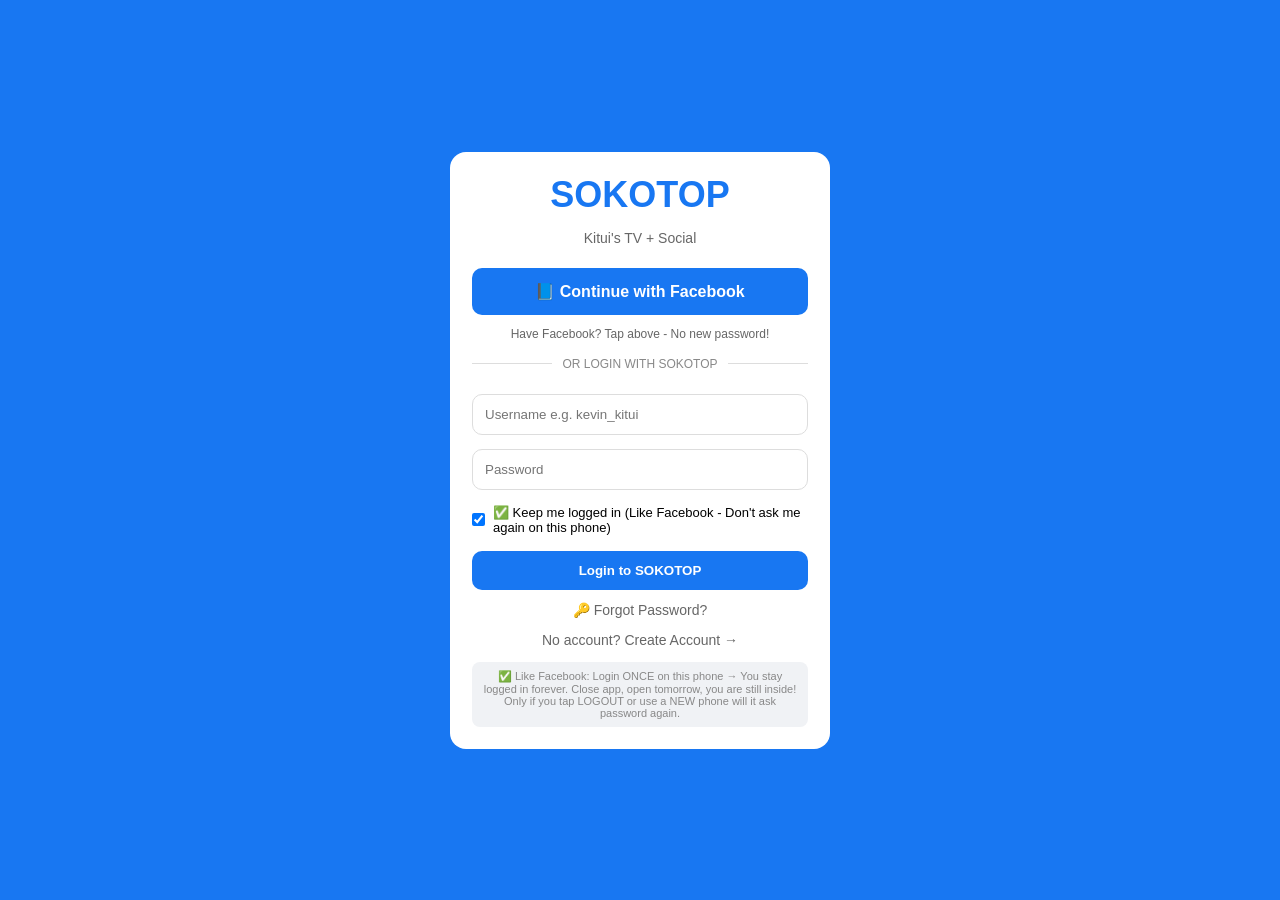
==== commit 4c6d20c3: "Add files via upload" ====
--- a/index.html
+++ b/index.html
@@ -6,6 +6,17 @@
 <title>SOKOTOP - Kitui's TV</title>
 <link rel="stylesheet" href="style.css">
 <style>
+.top-nav{display:flex;gap:4px;overflow-x:auto;white-space:nowrap;background:#fff;padding:8px 10px;position:sticky;top:0;z-index:100;border-bottom:1px solid #eee;scrollbar-width:none}
+.top-nav::-webkit-scrollbar{display:none}
+.top-nav div{flex-shrink:0;padding:8px 14px;border-radius:20px;font-size:14px;font-weight:bold;color:#555;cursor:pointer;background:#f0f2f5}
+.top-nav div.active{background:#1877f2;color:#fff}
+.bottom-nav{position:fixed;bottom:0;left:0;right:0;display:flex!important;align-items:flex-end;justify-content:space-around;background:#fff;border-top:1px solid #ddd;padding:6px 6px calc(6px + env(safe-area-inset-bottom));z-index:1000;box-shadow:0 -2px 10px rgba(0,0,0,0.08)}
+.bottom-nav div{flex:1;text-align:center;font-size:11px!important;padding:6px 2px!important;color:#555;cursor:pointer;display:flex;flex-direction:column;align-items:center;gap:2px}
+.bottom-nav div.active{color:#1877f2;font-weight:bold}
+.bottom-nav div .nav-ico{font-size:22px;line-height:1}
+.bottom-nav .nav-center{flex:0 0 58px;margin-top:-28px}
+.bottom-nav .nav-center .plus-btn{width:52px;height:52px;border-radius:50%;background:#1877f2;color:#fff;font-size:28px;display:flex;align-items:center;justify-content:center;box-shadow:0 4px 12px rgba(24,119,242,0.5);border:3px solid #fff}
+body{padding-bottom:75px}
 .ticker-bar{background:#e60000;color:#fff;width:100%;overflow:hidden;white-space:nowrap;position:relative;z-index:20;display:flex;align-items:stretch;height:48px;border-top:2px solid #fff;border-bottom:2px solid #fff}
 .ticker-label{background:#fff;color:#e60000;padding:0 14px;font-size:18px;font-weight:900;flex-shrink:0;z-index:3;display:flex;align-items:center;white-space:nowrap}
 .ticker-viewport{flex:1;overflow:hidden;position:relative;display:flex;align-items:center}
@@ -48,13 +59,17 @@
 .poll-opt{width:100%;text-align:left;padding:12px;border:1px solid #ddd;border-radius:10px;margin:5px 0;background:#fff;position:relative;overflow:hidden;cursor:pointer}
 .poll-opt .bar{position:absolute;left:0;top:0;bottom:0;background:#dbeafe;z-index:0}
 .poll-opt span{position:relative;z-index:1;font-weight:bold}
-.bottom-nav{display:flex!important}
-.bottom-nav div{flex:1;font-size:10px!important;padding:8px 1px!important}
 </style>
 </head>
 <body>
 <div id="mainApp">
 <div class="header"><div class="logo">SOKOTOP</div><div>🔔 <span id="headerUser"></span></div></div>
+<div class="top-nav">
+<div class="active" onclick="goSection('home',this,'top')">🏠 Home</div>
+<div onclick="goSection('requests',this,'top')">🙏 Requests</div>
+<div onclick="goSection('polls',this,'top')">📊 Polls</div>
+<div onclick="goSection('friends',this,'top')">👥 Friends</div>
+</div>
 
 <div id="sec-home" class="section active">
 <div class="tv-container" id="tvContainer">
@@ -105,7 +120,7 @@
 <input type="text" id="pollQ" placeholder="Question e.g. Who is Best Artist in Kitui?">
 <input type="text" id="pollO1" placeholder="Option 1 e.g. Wilberforce Musyoka">
 <input type="text" id="pollO2" placeholder="Option 2 e.g. DJ Kalondu">
-<input type="text" id="pollO3" placeholder="Option 3 (optional) e.g. Ken wa Maria">
+<input type="text" id="pollO3" placeholder="Option 3 (optional)">
 <input type="text" id="pollO4" placeholder="Option 4 (optional)">
 <button class="btn-post" onclick="createPoll()" style="background:#8e44ad">📊 Create Poll</button>
 </div>
@@ -140,8 +155,8 @@
 <div id="sec-post" class="section">
 <div style="padding:12px"><h2>➕ Create Post</h2>
 <div class="create-post"><p>Posting as <b class="postAs2"></b></p><textarea id="postText2" placeholder="Write something..."></textarea><button class="btn-post" onclick="quickPost()">Post to Home</button></div>
-<button class="btn-post" onclick="goSection('polls',document.querySelectorAll('.bottom-nav div')[3])" style="background:#8e44ad;margin-top:10px">📊 Or Create a Poll →</button>
-<button class="btn-post" onclick="goSection('reels',document.querySelectorAll('.bottom-nav div')[1])" style="background:#e60000;margin-top:8px">🎬 Or Post a Reel →</button>
+<button class="btn-post" onclick="goSection('polls',document.querySelectorAll('.top-nav div')[2],'top')" style="background:#8e44ad;margin-top:10px">📊 Or Create a Poll →</button>
+<button class="btn-post" onclick="goSection('reels',document.querySelectorAll('.bottom-nav div')[1],'bottom')" style="background:#e60000;margin-top:8px">🎬 Or Post a Reel →</button>
 </div>
 </div>
 <div id="sec-chat" class="section">
@@ -178,7 +193,14 @@
 <button class="btn-post" onclick="deleteMyAccount()" style="background:#333;margin-top:8px">🗑️ Delete My Account</button>
 </div>
 </div>
-<div class="bottom-nav"><div class="active" onclick="goSection('home',this)">🏠 Home</div><div onclick="goSection('reels',this)">🎬 Reels</div><div onclick="goSection('requests',this)">🙏 Requests</div><div onclick="goSection('polls',this)">📊 Polls</div><div onclick="goSection('friends',this)">👥 Friends</div><div onclick="goSection('post',this)">➕ Post</div><div onclick="goSection('chat',this)">💬 Chat</div><div onclick="goSection('me',this)">👤 Me</div></div>
+
+<div class="bottom-nav">
+<div class="active" onclick="goSection('home',this,'bottom')"><span class="nav-ico">🏠</span>Home</div>
+<div onclick="goSection('reels',this,'bottom')"><span class="nav-ico">🎬</span>Reels</div>
+<div class="nav-center" onclick="goSection('post',document.querySelectorAll('.bottom-nav div')[2],'bottom')"><div class="plus-btn">+</div>Post</div>
+<div onclick="goSection('chat',this,'bottom')"><span class="nav-ico">💬</span>Chat</div>
+<div onclick="goSection('me',this,'bottom')"><span class="nav-ico">👤</span>Me</div>
+</div>
 </div>
 <script>
 if(!localStorage.getItem('sokotop_current')){ window.location.href='login.html'; }
@@ -193,8 +215,7 @@
 function startApp(){ currentUser=JSON.parse(localStorage.getItem('sokotop_current')||'null'); if(!currentUser){ window.location.href='login.html'; return; } if(!currentUser.blocked) currentUser.blocked=[]; if(!currentUser.saved) currentUser.saved=[]; if(!currentUser.friends) currentUser.friends=[]; document.getElementById('headerUser').innerText='👤 '+currentUser.name.split(' ')[0]; document.getElementById('postAs').innerText=currentUser.name; document.querySelectorAll('.postAs2').forEach(e=>e.innerText=currentUser.name); updateMeUI(); renderFeed(); renderFriends(); renderChatFriends(); renderMe(); renderRequests(); renderPolls(); renderReels(); }
 function updateMeUI(){ document.getElementById('meName').innerText=currentUser.name; document.getElementById('meUser').innerText='@'+currentUser.user+' • '+(currentUser.phone||'Kitui')+(currentUser.bio?' • '+currentUser.bio:''); let av=document.getElementById('meAvatar'); if(currentUser.pic){ av.innerHTML='<img src="'+currentUser.pic+'">'; } else { av.innerHTML=currentUser.name.charAt(0).toUpperCase(); } }
 startApp();
-function goSection(name,el){ document.querySelectorAll('.section').forEach(s=>s.classList.remove('active')); document.getElementById('sec-'+name).classList.add('active'); document.querySelectorAll('.bottom-nav div').forEach(d=>d.classList.remove('active')); el.classList.add('active'); if(name==='friends') renderFriends(); if(name==='chat') renderChatFriends(); if(name==='me') renderMe(); if(name==='requests') renderRequests(); if(name==='polls') renderPolls(); if(name==='reels') renderReels(); }
-// REELS + SAVE + DOWNLOAD
+function goSection(name,el,where){ document.querySelectorAll('.section').forEach(s=>s.classList.remove('active')); document.getElementById('sec-'+name).classList.add('active'); if(where==='top'){ document.querySelectorAll('.top-nav div').forEach(d=>d.classList.remove('active')); document.querySelectorAll('.bottom-nav div').forEach(d=>d.classList.remove('active')); if(el) el.classList.add('active'); if(name==='home'){ document.querySelectorAll('.bottom-nav div')[0].classList.add('active'); } } else { document.querySelectorAll('.bottom-nav div').forEach(d=>d.classList.remove('active')); if(el) el.classList.add('active'); if(name==='home'){ document.querySelectorAll('.top-nav div')[0].classList.add('active'); } else { document.querySelectorAll('.top-nav div').forEach(d=>d.classList.remove('active')); } } window.scrollTo({top:0,behavior:'smooth'}); if(name==='friends') renderFriends(); if(name==='chat') renderChatFriends(); if(name==='me') renderMe(); if(name==='requests') renderRequests(); if(name==='polls') renderPolls(); if(name==='reels') renderReels(); }
 function getReels(){ return JSON.parse(localStorage.getItem('sokotop_reels')||'[]'); }
 function saveReels(r){ localStorage.setItem('sokotop_reels', JSON.stringify(r)); }
 let reelData='';
@@ -205,14 +226,12 @@
 function downloadReel(id){ let reels=getReels(); let r=reels.find(x=>x.id===id); if(!r) return; let a=document.createElement('a'); a.href=r.video; a.download='SOKOTOP-'+r.title.replace(/[^a-z0-9]/gi,'_')+'.mp4'; document.body.appendChild(a); a.click(); a.remove(); alert('Downloaded! 📲 Now share it on WhatsApp Status - Tell them it is from SOKOTOP!'); }
 function deleteReel(id){ if(!confirm('Delete this reel?')) return; saveReels(getReels().filter(x=>x.id!==id)); renderReels(); renderMe(); }
 function renderReels(){ let reels=getReels().filter(r=>!(currentUser.blocked||[]).includes(r.user)); let users=getUsers(); document.getElementById('reelList').innerHTML = reels.slice().reverse().map(r=>{ let u=users.find(x=>x.user===r.user)||{name:r.name}; let isMine=r.user===currentUser.user; let saved=(currentUser.saved||[]).includes(r.id); let liked=(r.likes||[]).includes(currentUser.user); return '<div class="reel-card"><div style="display:flex;gap:10px;align-items:center;width:100%">'+getAvatarHTML(u)+'<div style="flex:1"><b>'+r.name+' • @'+r.user+'</b><br><small>'+new Date(r.time).toLocaleString()+'</small></div><span class="cat-pill">🎬 REEL</span></div><p><b>'+r.title+'</b></p><video src="'+r.video+'" controls style="width:100%;border-radius:12px;background:#000"></video><p style="font-size:13px">❤️ '+(r.likes||[]).length+' Likes</p><div class="post-actions"><button class="small-btn '+(liked?'red':'gray')+'" onclick="likeReel(\''+r.id+'\')">'+(liked?'❤️ Liked':'🤍 Like')+'</button><button class="small-btn '+(saved?'purple':'gray')+'" onclick="saveReel(\''+r.id+'\')">'+(saved?'🔖 Saved':'🔖 Save')+'</button><button class="small-btn green" onclick="downloadReel(\''+r.id+'\')">⬇️ Download</button><button class="small-btn green" onclick="window.open(\'https://wa.me/?text=\'+encodeURIComponent(\'Watch this SOKOTOP Reel: \'+r.title+\' - Kitui TikTok!\'))">📲 Share WhatsApp</button>'+(isMine?'<button class="small-btn red" onclick="deleteReel(\''+r.id+'\')">🗑️ Delete</button>':'')+'</div></div>'; }).join('') || '<p style="text-align:center;color:#888">No Reels yet. Be first - Post funny Kitui video!</p>'; }
-// POLLS
 function getPolls(){ return JSON.parse(localStorage.getItem('sokotop_polls')||'[]'); }
 function savePolls(p){ localStorage.setItem('sokotop_polls', JSON.stringify(p)); }
 function createPoll(){ let q=document.getElementById('pollQ').value.trim(); let o1=document.getElementById('pollO1').value.trim(); let o2=document.getElementById('pollO2').value.trim(); let o3=document.getElementById('pollO3').value.trim(); let o4=document.getElementById('pollO4').value.trim(); if(!q||!o1||!o2){ alert('Need Question + At least 2 Options!'); return; } let opts=[o1,o2]; if(o3) opts.push(o3); if(o4) opts.push(o4); let polls=getPolls(); polls.push({id:'pl'+Date.now()+Math.random().toString(36).slice(2,6),name:currentUser.name,user:currentUser.user,q:q,opts:opts.map(t=>({text:t,votes:[]})),time:Date.now()}); savePolls(polls); document.getElementById('pollQ').value=''; document.getElementById('pollO1').value=''; document.getElementById('pollO2').value=''; document.getElementById('pollO3').value=''; document.getElementById('pollO4').value=''; renderPolls(); renderMe(); alert('Poll created! Let Kitui vote! 📊'); }
 function votePoll(pollId, optIdx){ let polls=getPolls(); let p=polls.find(x=>x.id===pollId); if(p.opts.some(o=>o.votes.includes(currentUser.user))){ alert('You already voted!'); return; } p.opts[optIdx].votes.push(currentUser.user); savePolls(polls); renderPolls(); }
 function deletePoll(id){ if(!confirm('Delete poll?')) return; savePolls(getPolls().filter(x=>x.id!==id)); renderPolls(); renderMe(); }
 function renderPolls(){ let polls=getPolls().filter(p=>!(currentUser.blocked||[]).includes(p.user)); let users=getUsers(); document.getElementById('pollList').innerHTML = polls.slice().reverse().map(p=>{ let u=users.find(x=>x.user===p.user)||{name:p.name}; let total=p.opts.reduce((s,o)=>s+o.votes.length,0); let voted=p.opts.some(o=>o.votes.includes(currentUser.user)); let isMine=p.user===currentUser.user; let winner=p.opts.reduce((a,b)=>a.votes.length>=b.votes.length?a:b); return '<div class="poll-card"><div style="display:flex;gap:10px;align-items:center;width:100%">'+getAvatarHTML(u)+'<div style="flex:1"><b>'+p.name+'</b><br><small>'+new Date(p.time).toLocaleString()+'</small></div><span class="cat-pill" style="background:#8e44ad">📊 POLL</span></div><h3 style="margin:8px 0">'+p.q+'</h3>'+p.opts.map((o,i)=>{ let pct=total===0?0:Math.round(o.votes.length/total*100); return '<button class="poll-opt" onclick="votePoll(\''+p.id+'\','+i+')"><div class="bar" style="width:'+pct+'%"></div><span>'+o.text+' - '+o.votes.length+' votes ('+pct+'%) '+(o===winner&&total>0?'👑':'')+'</span></button>'; }).join('')+'<p style="font-size:13px;color:#666">🗳️ '+total+' Total Votes • '+(voted?'✅ You voted':'Tap an option to vote!')+'</p><div class="post-actions"><button class="small-btn purple" onclick="window.open(\'https://wa.me/?text=\'+encodeURIComponent(\'📊 SOKOTOP Poll: \'+p.q+\' - Vote on SOKOTOP!\'))">📲 Share Poll</button>'+(isMine?'<button class="small-btn red" onclick="deletePoll(\''+p.id+'\')">🗑️ Delete</button>':'')+'</div></div>'; }).join('') || '<p style="text-align:center;color:#888">No polls yet. Create first poll - Who is Best in Kitui?</p>'; }
-// REQUESTS
 function getRequests(){ return JSON.parse(localStorage.getItem('sokotop_requests')||'[]'); }
 function saveRequests(r){ localStorage.setItem('sokotop_requests', JSON.stringify(r)); }
 let reqFilter='ALL';
@@ -232,7 +251,7 @@
 function sharePost(id){ let posts=getPosts(); let p=posts.find(x=>x.id===id); window.open('https://wa.me/?text='+encodeURIComponent('🔥 SOKOTOP - '+p.name+': '+p.text)); }
 function editPost(id){ let posts=getPosts(); let p=posts.find(x=>x.id===id); let nt=prompt('Edit post:', p.text); if(nt===null) return; p.text=nt; savePosts(posts); renderFeed(); renderMe(); }
 function deletePost(id){ if(!confirm('Delete?')) return; savePosts(getPosts().filter(x=>x.id!==id)); renderFeed(); renderMe(); }
-function quickPost(){ let t=document.getElementById('postText2').value; createPost(t,''); document.getElementById('postText2').value=''; goSection('home', document.querySelector('.bottom-nav div')); }
+function quickPost(){ let t=document.getElementById('postText2').value; createPost(t,''); document.getElementById('postText2').value=''; goSection('home', document.querySelector('.top-nav div'),'top'); }
 document.getElementById('postFile').addEventListener('change', function(){ let file=this.files[0]; if(!file) return; let reader=new FileReader(); reader.onload=e=>{ document.getElementById('postPreview').innerHTML = file.type.startsWith('video') ? '<video src="'+e.target.result+'" controls></video>' : '<img src="'+e.target.result+'">'; document.getElementById('postPreview').dataset.url=e.target.result; }; reader.readAsDataURL(file); });
 document.getElementById('btnCreatePost').onclick=()=>{ let text=document.getElementById('postText').value; let url=document.getElementById('postPreview').dataset.url; let media=url?(url.startsWith('data:video')?'<video src="'+url+'" controls></video>':'<img src="'+url+'">'):''; createPost(text, media); document.getElementById('postText').value=''; document.getElementById('postPreview').innerHTML=''; document.getElementById('postPreview').dataset.url=''; };
 function renderFriends(){ let users=getUsers(); let q=(document.getElementById('searchFriend')?.value||'').toLowerCase(); let myFriends=(currentUser.friends||[]).filter(f=>!(currentUser.blocked||[]).includes(f)); document.getElementById('friendsList').innerHTML = '<h3>My Friends ('+myFriends.length+')</h3>' + (myFriends.map(f=>{ let u=users.find(x=>x.user===f); if(!u) return ''; return '<div class="friend-card">'+getAvatarHTML(u)+'<div style="flex:1"><b>'+u.name+'</b><br><small>@'+u.user+'</small></div><button class="small-btn" onclick="openChat(\''+u.user+'\')">💬 Chat</button><button class="small-btn gray" onclick="unfriend(\''+u.user+'\')">❌</button><button class="small-btn red" onclick="blockFriend(\''+u.user+'\')">🚫</button></div>'; }).join('') || '<p>No friends.</p>'); let blocked=currentUser.blocked||[]; document.getElementById('blockedList').innerHTML = blocked.length===0?'<p>No blocked.</p>':blocked.map(f=>{ let u=users.find(x=>x.user===f)||{name:f,user:f}; return '<div class="friend-card">'+getAvatarHTML(u)+'<div style="flex:1"><b>'+u.name+'</b><br><small>@'+u.user+'</small></div><button class="small-btn green" onclick="unblockFriend(\''+u.user+'\')">Unblock</button></div>'; }).join(''); let suggested=users.filter(u=>u.user!==currentUser.user && !myFriends.includes(u.user) && !blocked.includes(u.user) && (u.name.toLowerCase().includes(q)||u.user.includes(q))); if(suggested.length===0 && !q){ suggested=[{name:'SOKOTOP Official',user:'sokotop',phone:''},{name:'Kitui News',user:'kitui_news',phone:''},{name:'DJ Kalondu',user:'dj_kalondu',phone:''}]; } document.getElementById('suggestedList').innerHTML = suggested.map(u=>'<div class="friend-card">'+getAvatarHTML(u)+'<div style="flex:1"><b>'+u.name+'</b><br><small>@'+u.user+'</small></div><button class="small-btn" onclick="addFriend(\''+u.user+'\')">+ Add</button></div>').join(''); }
@@ -242,7 +261,7 @@
 function unblockFriend(user){ currentUser.blocked=(currentUser.blocked||[]).filter(f=>f!==user); syncUser(); renderFriends(); renderFeed(); renderRequests(); renderPolls(); renderReels(); }
 let activeChat=null;
 function renderChatFriends(){ let users=getUsers(); let friends=(currentUser.friends||[]).filter(f=>!(currentUser.blocked||[]).includes(f)); if(friends.length===0){ document.getElementById('chatFriends').innerHTML='<p>No friends yet.</p>'; return; } document.getElementById('chatFriends').innerHTML = friends.map(f=>{ let u=users.find(x=>x.user===f)||{name:f,user:f}; return '<div class="chat-card" onclick="openChat(\''+u.user+'\')">'+getAvatarHTML(u)+'<div style="flex:1"><b>'+u.name+'</b><br><small>Tap to chat →</small></div><button class="small-btn red" onclick="event.stopPropagation();blockFriend(\''+u.user+'\')">🚫</button></div>'; }).join(''); }
-function openChat(user){ if((currentUser.blocked||[]).includes(user)){ alert('Blocked. Unblock first.'); return; } activeChat=user; let users=getUsers(); let u=users.find(x=>x.user===user)||{name:user}; document.getElementById('chatWindow').style.display='block'; document.getElementById('chatWith').innerText='Chat with '+u.name; goSection('chat', document.querySelectorAll('.bottom-nav div')[6]); renderMessages(); }
+function openChat(user){ if((currentUser.blocked||[]).includes(user)){ alert('Blocked. Unblock first.'); return; } activeChat=user; let users=getUsers(); let u=users.find(x=>x.user===user)||{name:user}; document.getElementById('chatWindow').style.display='block'; document.getElementById('chatWith').innerText='Chat with '+u.name; goSection('chat', document.querySelectorAll('.bottom-nav div')[3],'bottom'); renderMessages(); }
 function getChats(){ return JSON.parse(localStorage.getItem('sokotop_chats')||'{}'); }
 function renderMessages(){ if(!activeChat) return; let chats=getChats(); let key=[currentUser.user, activeChat].sort().join('_'); let msgs=chats[key]||[]; document.getElementById('chatMessages').innerHTML = msgs.map(m=>'<div class="msg '+(m.from===currentUser.user?'me':'other')+'"><b>'+(m.from===currentUser.user?'You':m.fromName)+':</b> '+m.text+'</div>').join('') || '<p>Say Hi!</p>'; }
 function sendChat(){ let text=document.getElementById('chatInput').value.trim(); if(!text||!activeChat) return; let chats=getChats(); let key=[currentUser.user, activeChat].sort().join('_'); chats[key]=chats[key]||[]; chats[key].push({from:currentUser.user,fromName:currentUser.name,text:text,time:Date.now()}); localStorage.setItem('sokotop_chats', JSON.stringify(chats)); document.getElementById('chatInput').value=''; renderMessages(); }
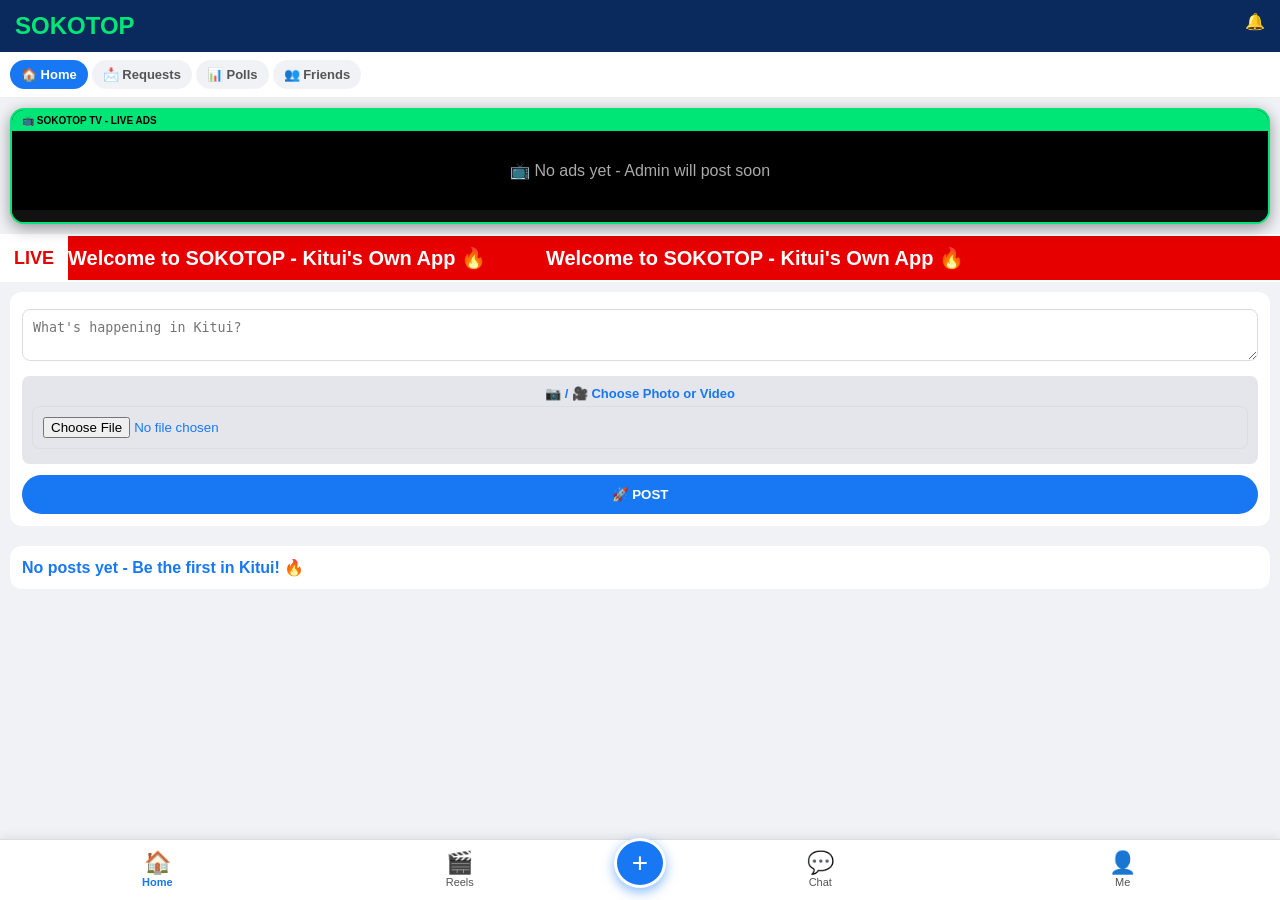
==== commit 9d4eb1b7: "Add files via upload" ====
--- a/index.html
+++ b/index.html
@@ -1,299 +1,261 @@
 <!DOCTYPE html>
-<html>
+<html lang="en">
 <head>
 <meta charset="UTF-8">
-<meta name="viewport" content="width=device-width, initial-scale=1.0">
-<title>SOKOTOP - Kitui's TV</title>
+<meta name="viewport" content="width=device-width, initial-scale=1.0, viewport-fit=cover">
+<title>SOKOTOP</title>
 <link rel="stylesheet" href="style.css">
-<style>
-.top-nav{display:flex;gap:4px;overflow-x:auto;white-space:nowrap;background:#fff;padding:8px 10px;position:sticky;top:0;z-index:100;border-bottom:1px solid #eee;scrollbar-width:none}
-.top-nav::-webkit-scrollbar{display:none}
-.top-nav div{flex-shrink:0;padding:8px 14px;border-radius:20px;font-size:14px;font-weight:bold;color:#555;cursor:pointer;background:#f0f2f5}
-.top-nav div.active{background:#1877f2;color:#fff}
-.bottom-nav{position:fixed;bottom:0;left:0;right:0;display:flex!important;align-items:flex-end;justify-content:space-around;background:#fff;border-top:1px solid #ddd;padding:6px 6px calc(6px + env(safe-area-inset-bottom));z-index:1000;box-shadow:0 -2px 10px rgba(0,0,0,0.08)}
-.bottom-nav div{flex:1;text-align:center;font-size:11px!important;padding:6px 2px!important;color:#555;cursor:pointer;display:flex;flex-direction:column;align-items:center;gap:2px}
-.bottom-nav div.active{color:#1877f2;font-weight:bold}
-.bottom-nav div .nav-ico{font-size:22px;line-height:1}
-.bottom-nav .nav-center{flex:0 0 58px;margin-top:-28px}
-.bottom-nav .nav-center .plus-btn{width:52px;height:52px;border-radius:50%;background:#1877f2;color:#fff;font-size:28px;display:flex;align-items:center;justify-content:center;box-shadow:0 4px 12px rgba(24,119,242,0.5);border:3px solid #fff}
-body{padding-bottom:75px}
-.ticker-bar{background:#e60000;color:#fff;width:100%;overflow:hidden;white-space:nowrap;position:relative;z-index:20;display:flex;align-items:stretch;height:48px;border-top:2px solid #fff;border-bottom:2px solid #fff}
-.ticker-label{background:#fff;color:#e60000;padding:0 14px;font-size:18px;font-weight:900;flex-shrink:0;z-index:3;display:flex;align-items:center;white-space:nowrap}
-.ticker-viewport{flex:1;overflow:hidden;position:relative;display:flex;align-items:center}
-.ticker-track{display:flex;white-space:nowrap;animation:scroll 20s linear infinite;font-weight:900;font-size:20px;letter-spacing:0.5px;will-change:transform}
-.ticker-track span{padding-right:60px;white-space:nowrap}
-@keyframes scroll{0%{transform:translateX(0)}100%{transform:translateX(-50%)}}
-.stealth-wrap{position:relative;width:100%;height:300px;overflow:hidden;background:#000}
-.stealth-wrap iframe{position:absolute;top:0;left:0;width:100%;height:100%;border:0;pointer-events:none}
-.stealth-top{position:absolute;top:0;left:0;right:0;height:48px;background:#000;display:flex;align-items:center;justify-content:space-between;padding:0 10px;z-index:10}
-.stealth-top b{color:#fff;font-size:14px}
-.stealth-live{background:red;color:#fff;padding:3px 8px;border-radius:4px;font-size:11px}
-.stealth-bottom{position:absolute;bottom:0;left:0;right:0;height:45px;background:linear-gradient(transparent, rgba(0,0,0,0.95));display:flex;align-items:flex-end;padding:6px 10px;z-index:10;pointer-events:none}
-.stealth-bottom span{color:#fff;font-size:12px;font-weight:bold}
-.stealth-logo{position:absolute;bottom:8px;right:10px;background:#1877f2;color:#fff;padding:3px 8px;border-radius:4px;font-size:11px;font-weight:bold;z-index:11}
-.section{display:none}
-.section.active{display:block}
-.friend-card,.chat-card,.req-card,.poll-card,.reel-card{display:flex;align-items:center;gap:10px;background:#fff;padding:12px;border-radius:12px;margin:8px 0}
-.req-card,.poll-card,.reel-card{align-items:flex-start;flex-direction:column}
-.avatar{width:44px;height:44px;border-radius:50%;background:#1877f2;color:#fff;display:flex;align-items:center;justify-content:center;font-weight:900;font-size:18px;flex-shrink:0;overflow:hidden}
-.avatar img{width:100%;height:100%;object-fit:cover}
-.small-btn{background:#1877f2;color:#fff;border:0;padding:7px 12px;border-radius:20px;font-size:12px}
-.small-btn.red{background:#e60000}
-.small-btn.dark{background:#333}
-.small-btn.gray{background:#eee;color:#333}
-.small-btn.green{background:#25D366}
-.small-btn.orange{background:#ff6b00}
-.small-btn.purple{background:#8e44ad}
-.profile-head{background:#1877f2;color:#fff;padding:20px;text-align:center;border-radius:0 0 20px 20px}
-.profile-head .big-avatar{width:90px;height:90px;border-radius:50%;background:#fff;color:#1877f2;font-size:36px;display:flex;align-items:center;justify-content:center;margin:0 auto;overflow:hidden;border:3px solid #fff}
-.profile-head .big-avatar img{width:100%;height:100%;object-fit:cover}
-.chat-box{background:#fff;border-radius:12px;padding:10px;margin:8px 0;min-height:200px;max-height:300px;overflow-y:auto}
-.msg{padding:8px 12px;border-radius:12px;margin:6px 0;max-width:80%;font-size:14px}
-.msg.me{background:#1877f2;color:#fff;margin-left:auto}
-.msg.other{background:#eee}
-.edit-box{background:#f0f2f5;padding:12px;border-radius:12px;margin:10px 0}
-.edit-box input,.edit-box select,.edit-box textarea{width:100%;padding:10px;margin:6px 0;border:1px solid #ddd;border-radius:8px;box-sizing:border-box}
-.post-actions{display:flex;gap:6px;margin-top:8px;flex-wrap:wrap}
-.comment-row{background:#f0f2f5;padding:8px 10px;border-radius:10px;margin:5px 0;font-size:13px}
-.cat-pill{background:#1877f2;color:#fff;padding:3px 10px;border-radius:20px;font-size:11px;font-weight:bold}
-.poll-opt{width:100%;text-align:left;padding:12px;border:1px solid #ddd;border-radius:10px;margin:5px 0;background:#fff;position:relative;overflow:hidden;cursor:pointer}
-.poll-opt .bar{position:absolute;left:0;top:0;bottom:0;background:#dbeafe;z-index:0}
-.poll-opt span{position:relative;z-index:1;font-weight:bold}
-</style>
 </head>
 <body>
 <div id="mainApp">
-<div class="header"><div class="logo">SOKOTOP</div><div>🔔 <span id="headerUser"></span></div></div>
+<div class="header"><div class="logo">SOKOTOP</div><div>🔔 <span id="notifCount"></span></div></div>
+
+<!-- TOP NAV -->
 <div class="top-nav">
-<div class="active" onclick="goSection('home',this,'top')">🏠 Home</div>
-<div onclick="goSection('requests',this,'top')">🙏 Requests</div>
-<div onclick="goSection('polls',this,'top')">📊 Polls</div>
-<div onclick="goSection('friends',this,'top')">👥 Friends</div>
-</div>
-
-<div id="sec-home" class="section active">
-<div class="tv-container" id="tvContainer">
-<div class="tv-label" id="tvLabel"><span>📺 SOKOTOP TV - LIVE ADS</span><span id="tvTimer"></span></div>
-<div id="tvScreen"><p class="waiting-msg">Waiting for Admin to play Movie / Song...</p></div>
-<div id="tickerArea"></div>
+<div onclick="showSection('home',this)" class="active">🏠 Home</div>
+<div onclick="showSection('requests',this)">📩 Requests</div>
+<div onclick="showSection('polls',this)">📊 Polls</div>
+<div onclick="showSection('friends',this)">👥 Friends</div>
+</div>
+
+<!-- TV -->
+<div class="tv-container">
+<div class="tv-label" id="tvLabel"><span>📺 SOKOTOP TV - LIVE ADS</span><span id="tvCount"></span></div>
+<div id="tvScreen"><div class="waiting-msg">📺 No ads yet - Admin will post soon</div></div>
 <div class="tv-dots" id="tvDots"></div>
 </div>
-<div style="display:flex;gap:8px;justify-content:center;padding:10px;background:#111;flex-wrap:wrap">
-<button onclick="toggleMute()" id="muteBtn" style="background:#fff;color:#000;border:0;padding:10px 14px;border-radius:20px;font-weight:bold;font-size:14px">🔊 Sound ON</button>
-<button onclick="toggleFullscreen()" style="background:#1877f2;color:#fff;border:0;padding:10px 14px;border-radius:20px;font-weight:bold;font-size:14px">⛶ Fullscreen</button>
-<button onclick="zoomOut()" style="background:#333;color:#fff;border:0;padding:10px 14px;border-radius:20px;font-weight:bold;font-size:16px">➖ Zoom Out</button>
-<button onclick="zoomIn()" style="background:#333;color:#fff;border:0;padding:10px 14px;border-radius:20px;font-weight:bold;font-size:16px">➕ Zoom In</button>
-<button onclick="resetZoom()" style="background:#e60000;color:#fff;border:0;padding:10px 14px;border-radius:20px;font-weight:bold;font-size:14px">Reset</button>
-</div>
-<div class="live-box" id="liveInteract" style="display:none">
+
+<!-- LIVE INTERACTION - Only when Live is ON -->
+<div id="liveInteract" class="live-box" style="display:none">
 <div class="live-top"><button class="like-btn" onclick="likeLive()">❤️ Like <span id="likeCount">0</span></button><span class="watching">👁️ <span id="viewCount">1,245</span> Watching</span></div>
 <div id="liveComments" class="live-comments"></div>
-<div class="live-input-row"><input type="text" id="liveCommentInput" placeholder="Ask - Ni ya nani hii? Goal!!!"><button class="send-btn" onclick="sendLiveComment()">Send</button></div>
-</div>
+<div class="live-input-row"><input id="liveCommentInput" placeholder="Ask Mheshimiwa a question..."><button class="send-btn" onclick="sendLiveComment()">Send</button></div>
+</div>
+
+<!-- TICKER -->
+<div class="ticker-bar"><div class="ticker-label">LIVE</div><div class="ticker-viewport"><div class="ticker-track" id="tickerTrack"><span>Welcome to SOKOTOP - Kitui's Own App 🔥</span><span>Welcome to SOKOTOP - Kitui's Own App 🔥</span></div></div></div>
+
+<!-- HOME -->
+<div id="sec-home" class="section active">
 <div class="create-post">
-<p>Posting as <b id="postAs"></b></p>
-<textarea id="postText" placeholder="What's on your mind? Kitui?"></textarea>
-<label class="gallery-btn">📁 Gallery - Image / Video<input type="file" id="postFile" accept="image/*,video/*" hidden></label>
+<textarea id="postText" placeholder="What's happening in Kitui?"></textarea>
+<label class="gallery-btn">📷 / 🎥 Choose Photo or Video<input type="file" id="postFile" accept="image/*,video/*"></label>
 <div id="postPreview"></div>
-<button class="btn-post" id="btnCreatePost">Post</button>
-</div>
-<div id="feedPosts"></div>
-</div>
-
-<div id="sec-reels" class="section">
-<div style="padding:12px"><h2>🎬 Reels - Kitui TikTok</h2><p style="font-size:13px;color:#666">Watch short videos. Save what you love. Download to share on WhatsApp!</p>
-<div class="edit-box" style="background:#fff">
-<label>Upload Your Reel - 15 sec funny, dance, news!</label>
-<input type="text" id="reelTitle" placeholder="Title e.g. Funny Kitui Dance 😂">
-<input type="file" id="reelFile" accept="video/*">
-<div id="reelPreview"></div>
-<button class="btn-post" onclick="createReel()">🎬 Post My Reel</button>
-</div>
-<div id="reelList"></div>
-</div>
-</div>
-
-<div id="sec-polls" class="section">
-<div style="padding:12px"><h2>📊 Polls - Kitui Votes!</h2><p style="font-size:13px;color:#666">Vote! Argue! See who is winning in Kitui!</p>
-<div class="edit-box" style="background:#fff">
-<label>Create Poll:</label>
-<input type="text" id="pollQ" placeholder="Question e.g. Who is Best Artist in Kitui?">
-<input type="text" id="pollO1" placeholder="Option 1 e.g. Wilberforce Musyoka">
-<input type="text" id="pollO2" placeholder="Option 2 e.g. DJ Kalondu">
-<input type="text" id="pollO3" placeholder="Option 3 (optional)">
-<input type="text" id="pollO4" placeholder="Option 4 (optional)">
-<button class="btn-post" onclick="createPoll()" style="background:#8e44ad">📊 Create Poll</button>
-</div>
-<div id="pollList"></div>
-</div>
-</div>
-
-<div id="sec-requests" class="section">
-<div style="padding:12px">
-<h2>🙏 Requests - Kitui Help & Market</h2>
-<p style="font-size:13px;color:#666">New in Kitui? Need house, furniture, job? Ask here!</p>
-<div class="edit-box" style="background:#fff">
-<select id="reqCat"><option value="🏠 House">🏠 House / Room</option><option value="🛋️ Furniture">🛋️ Furniture</option><option value="💼 Job">💼 Job / Work</option><option value="🛒 Buy Something">🛒 Buy Something I Saw on TV</option><option value="🏍️ Boda / Transport">🏍️ Boda / Transport</option><option value="🍲 Food">🍲 Food</option><option value="❓ Other">❓ Other Help</option></select>
-<textarea id="reqText" placeholder="e.g. Am new in Kitui, can I get a house where I can rest? Near town, budget 5000..."></textarea>
-<input type="text" id="reqBudget" placeholder="Budget e.g. 5000 (optional)">
-<input type="text" id="reqPhone" placeholder="Your WhatsApp e.g. 0712345678">
-<button class="btn-post" onclick="createRequest()">🙏 Post My Request</button>
-</div>
-<div style="display:flex;gap:6px;flex-wrap:wrap;margin:10px 0"><button class="small-btn" onclick="filterReq('ALL')">All</button><button class="small-btn orange" onclick="filterReq('🏠 House')">🏠 House</button><button class="small-btn" onclick="filterReq('🛋️ Furniture')">🛋️ Furniture</button><button class="small-btn" onclick="filterReq('🛒 Buy Something')">🛒 TV Items</button><button class="small-btn" onclick="filterReq('💼 Job')">💼 Job</button></div>
-<div id="reqList"></div>
-</div>
-</div>
-
-<div id="sec-friends" class="section">
-<div style="padding:12px"><h2>👥 Friends</h2>
-<input type="text" id="searchFriend" placeholder="Search friend..." oninput="renderFriends()" style="width:100%;padding:10px;border:1px solid #ddd;border-radius:10px">
-<div id="friendsList"></div>
-<h3>🚫 Blocked</h3><div id="blockedList"></div>
-<h3>Suggested</h3><div id="suggestedList"></div>
-</div>
-</div>
-<div id="sec-post" class="section">
-<div style="padding:12px"><h2>➕ Create Post</h2>
-<div class="create-post"><p>Posting as <b class="postAs2"></b></p><textarea id="postText2" placeholder="Write something..."></textarea><button class="btn-post" onclick="quickPost()">Post to Home</button></div>
-<button class="btn-post" onclick="goSection('polls',document.querySelectorAll('.top-nav div')[2],'top')" style="background:#8e44ad;margin-top:10px">📊 Or Create a Poll →</button>
-<button class="btn-post" onclick="goSection('reels',document.querySelectorAll('.bottom-nav div')[1],'bottom')" style="background:#e60000;margin-top:8px">🎬 Or Post a Reel →</button>
-</div>
-</div>
-<div id="sec-chat" class="section">
-<div style="padding:12px"><h2>💬 Chat</h2>
-<div id="chatFriends"></div>
-<div id="chatWindow" style="display:none">
-<h3 id="chatWith">Chat</h3>
-<div style="display:flex;gap:6px;flex-wrap:wrap;margin-bottom:8px"><button class="small-btn dark" onclick="deleteChat(activeChat)">🗑️ Delete Chat</button><button class="small-btn gray" onclick="unfriend(activeChat)">❌ Unfriend</button><button class="small-btn red" onclick="blockFriend(activeChat)">🚫 Block</button></div>
-<div class="chat-box" id="chatMessages"></div>
-<div class="live-input-row"><input type="text" id="chatInput" placeholder="Type message..."><button class="send-btn" onclick="sendChat()">Send</button></div>
-</div>
-</div>
-</div>
+<button class="btn-post" onclick="doPost()">🚀 POST</button>
+</div>
+<div id="feed"></div>
+</div>
+
+<!-- REQUESTS -->
+<div id="sec-requests" class="section"><div class="pad"><h3>📩 Requests</h3><input id="reqText" placeholder="What do you need? e.g. I need a plumber in Kitui"><input id="reqPhone" placeholder="Your WhatsApp number e.g. 0712345678"><button class="btn-post" onclick="doRequest()">Send Request</button><div id="reqList"></div></div></div>
+
+<!-- POLLS -->
+<div id="sec-polls" class="section"><div class="pad"><h3>📊 Polls</h3><input id="pollQ" placeholder="Question e.g. Best team in Kitui?"><input id="pollO1" placeholder="Option 1"><input id="pollO2" placeholder="Option 2"><button class="btn-post" onclick="doPoll()">Create Poll</button><div id="pollList"></div></div></div>
+
+<!-- FRIENDS -->
+<div id="sec-friends" class="section"><div class="pad"><h3>👥 Friends</h3><input id="friendSearch" placeholder="Search friends..." oninput="renderFriends()"><div id="friendList"></div></div></div>
+
+<!-- REELS -->
+<div id="sec-reels" class="section"><div class="pad"><h3>🎬 Reels</h3><textarea id="reelText" placeholder="Reel caption..."></textarea><label class="gallery-btn">🎥 Choose Reel Video<input type="file" id="reelFile" accept="video/*,image/*"></label><div id="reelPreview"></div><button class="btn-post" onclick="doReel()">Post My Reel</button><div id="reelList"></div></div></div>
+
+<!-- CHAT -->
+<div id="sec-chat" class="section"><div class="pad"><h3>💬 Chat</h3><input id="chatTo" placeholder="Who to chat? Name"><div class="chat-box" id="chatBox"></div><div class="live-input-row"><input id="chatInput" placeholder="Type message..."><button class="send-btn" onclick="sendChat()">Send</button></div></div></div>
+
+<!-- ME -->
 <div id="sec-me" class="section">
-<div class="profile-head"><div class="big-avatar" id="meAvatar">K</div><h2 id="meName">User</h2><p id="meUser">@user • Kitui</p><p id="meStats">0 Posts • 0 Friends</p>
-<button onclick="toggleEditProfile()" style="background:#fff;color:#1877f2;border:0;padding:8px 16px;border-radius:20px;font-weight:bold;margin-top:8px">✏️ Edit Profile</button>
-</div>
-<div style="padding:12px">
-<div id="editProfileBox" class="edit-box" style="display:none">
-<h3>✏️ Edit My Profile</h3>
-<input type="file" id="profilePicInput" accept="image/*" onchange="previewProfilePic(event)">
+<div class="profile-head"><div class="big-avatar" id="myAvatar">E</div><h2 id="myName">User</h2><p id="myUser">@user</p></div>
+<div class="pad">
+<label class="gallery-btn">📷 Change Profile Photo<input type="file" id="profilePicInput" accept="image/*"></label>
 <div id="profilePicPreview"></div>
-<label>Full Name:</label><input type="text" id="editName">
-<label>Phone:</label><input type="text" id="editPhone">
-<label>Bio:</label><input type="text" id="editBio">
-<button class="btn-post" onclick="saveProfile()">💾 Save</button>
-<button class="btn-post" onclick="toggleEditProfile()" style="background:#888">Cancel</button>
-</div>
-<h3>🔖 My Saved Reels</h3><div id="mySaved"></div>
-<h3>My Posts</h3><div id="myPosts"></div>
-<h3>My Polls</h3><div id="myPolls"></div>
-<h3>My Requests</h3><div id="myReqs"></div>
-<button class="btn-post" onclick="doLogout()" style="background:#e60000">Logout</button>
-<button class="btn-post" onclick="deleteMyAccount()" style="background:#333;margin-top:8px">🗑️ Delete My Account</button>
-</div>
-</div>
-
+<input id="editName" placeholder="Your Name">
+<button class="btn-post" onclick="saveProfile()">Save Profile</button>
+<button class="btn-post" onclick="clearAllStorage()" style="background:#ff6b00;margin-top:10px">🧹 CLEAR STORAGE - If Upload Fails</button>
+<button class="btn-post" onclick="logout()" style="background:#333;margin-top:10px">Logout</button>
+<div id="myPosts"></div>
+</div>
+</div>
+
+</div>
+
+<!-- BOTTOM NAV -->
 <div class="bottom-nav">
-<div class="active" onclick="goSection('home',this,'bottom')"><span class="nav-ico">🏠</span>Home</div>
-<div onclick="goSection('reels',this,'bottom')"><span class="nav-ico">🎬</span>Reels</div>
-<div class="nav-center" onclick="goSection('post',document.querySelectorAll('.bottom-nav div')[2],'bottom')"><div class="plus-btn">+</div>Post</div>
-<div onclick="goSection('chat',this,'bottom')"><span class="nav-ico">💬</span>Chat</div>
-<div onclick="goSection('me',this,'bottom')"><span class="nav-ico">👤</span>Me</div>
-</div>
-</div>
+<div onclick="showSection('home',this)" class="active"><span class="nav-ico">🏠</span>Home</div>
+<div onclick="showSection('reels',this)"><span class="nav-ico">🎬</span>Reels</div>
+<div class="nav-center" onclick="showSection('home',this)"><div class="plus-btn">+</div></div>
+<div onclick="showSection('chat',this)"><span class="nav-ico">💬</span>Chat</div>
+<div onclick="showSection('me',this)"><span class="nav-ico">👤</span>Me</div>
+</div>
+
 <script>
-if(!localStorage.getItem('sokotop_current')){ window.location.href='login.html'; }
-let currentUser = JSON.parse(localStorage.getItem('sokotop_current')||'null');
-if(!currentUser.blocked) currentUser.blocked=[];
-if(!currentUser.saved) currentUser.saved=[];
-function getUsers(){ return JSON.parse(localStorage.getItem('sokotop_users')||'[]'); }
-function saveUsers(u){ localStorage.setItem('sokotop_users', JSON.stringify(u)); }
-function syncUser(){ let users=getUsers(); users=users.map(u=>u.user===currentUser.user?currentUser:u); saveUsers(users); localStorage.setItem('sokotop_current', JSON.stringify(currentUser)); }
-function doLogout(){ localStorage.removeItem('sokotop_current'); window.location.href='login.html'; }
-function deleteMyAccount(){ if(!confirm('Delete account FOREVER?')) return; let users=getUsers().filter(u=>u.user!==currentUser.user); saveUsers(users); savePosts(getPosts().filter(p=>p.user!==currentUser.user)); saveRequests(getRequests().filter(r=>r.user!==currentUser.user)); savePolls(getPolls().filter(p=>p.user!==currentUser.user)); saveReels(getReels().filter(r=>r.user!==currentUser.user)); localStorage.removeItem('sokotop_current'); window.location.href='login.html'; }
-function startApp(){ currentUser=JSON.parse(localStorage.getItem('sokotop_current')||'null'); if(!currentUser){ window.location.href='login.html'; return; } if(!currentUser.blocked) currentUser.blocked=[]; if(!currentUser.saved) currentUser.saved=[]; if(!currentUser.friends) currentUser.friends=[]; document.getElementById('headerUser').innerText='👤 '+currentUser.name.split(' ')[0]; document.getElementById('postAs').innerText=currentUser.name; document.querySelectorAll('.postAs2').forEach(e=>e.innerText=currentUser.name); updateMeUI(); renderFeed(); renderFriends(); renderChatFriends(); renderMe(); renderRequests(); renderPolls(); renderReels(); }
-function updateMeUI(){ document.getElementById('meName').innerText=currentUser.name; document.getElementById('meUser').innerText='@'+currentUser.user+' • '+(currentUser.phone||'Kitui')+(currentUser.bio?' • '+currentUser.bio:''); let av=document.getElementById('meAvatar'); if(currentUser.pic){ av.innerHTML='<img src="'+currentUser.pic+'">'; } else { av.innerHTML=currentUser.name.charAt(0).toUpperCase(); } }
-startApp();
-function goSection(name,el,where){ document.querySelectorAll('.section').forEach(s=>s.classList.remove('active')); document.getElementById('sec-'+name).classList.add('active'); if(where==='top'){ document.querySelectorAll('.top-nav div').forEach(d=>d.classList.remove('active')); document.querySelectorAll('.bottom-nav div').forEach(d=>d.classList.remove('active')); if(el) el.classList.add('active'); if(name==='home'){ document.querySelectorAll('.bottom-nav div')[0].classList.add('active'); } } else { document.querySelectorAll('.bottom-nav div').forEach(d=>d.classList.remove('active')); if(el) el.classList.add('active'); if(name==='home'){ document.querySelectorAll('.top-nav div')[0].classList.add('active'); } else { document.querySelectorAll('.top-nav div').forEach(d=>d.classList.remove('active')); } } window.scrollTo({top:0,behavior:'smooth'}); if(name==='friends') renderFriends(); if(name==='chat') renderChatFriends(); if(name==='me') renderMe(); if(name==='requests') renderRequests(); if(name==='polls') renderPolls(); if(name==='reels') renderReels(); }
-function getReels(){ return JSON.parse(localStorage.getItem('sokotop_reels')||'[]'); }
-function saveReels(r){ localStorage.setItem('sokotop_reels', JSON.stringify(r)); }
-let reelData='';
-document.getElementById('reelFile').addEventListener('change', function(){ let f=this.files[0]; if(!f) return; let rd=new FileReader(); rd.onload=e=>{ reelData=e.target.result; document.getElementById('reelPreview').innerHTML='<video src="'+reelData+'" controls style="width:100%;border-radius:10px"></video>'; }; rd.readAsDataURL(f); });
-function createReel(){ let title=document.getElementById('reelTitle').value.trim(); if(!title||!reelData){ alert('Add Title + Video!'); return; } let reels=getReels(); reels.push({id:'re'+Date.now()+Math.random().toString(36).slice(2,6),name:currentUser.name,user:currentUser.user,title:title,video:reelData,likes:[],time:Date.now()}); saveReels(reels); document.getElementById('reelTitle').value=''; document.getElementById('reelPreview').innerHTML=''; reelData=''; renderReels(); renderMe(); alert('Reel posted! 🎬'); }
-function likeReel(id){ let reels=getReels(); let r=reels.find(x=>x.id===id); r.likes=r.likes||[]; if(r.likes.includes(currentUser.user)) r.likes=r.likes.filter(u=>u!==currentUser.user); else r.likes.push(currentUser.user); saveReels(reels); renderReels(); }
-function saveReel(id){ currentUser.saved=currentUser.saved||[]; if(currentUser.saved.includes(id)){ currentUser.saved=currentUser.saved.filter(x=>x!==id); alert('Removed from Saved!'); } else { currentUser.saved.push(id); alert('Saved! 🔖 Find it in Me → My Saved Reels'); } syncUser(); renderReels(); renderMe(); }
-function downloadReel(id){ let reels=getReels(); let r=reels.find(x=>x.id===id); if(!r) return; let a=document.createElement('a'); a.href=r.video; a.download='SOKOTOP-'+r.title.replace(/[^a-z0-9]/gi,'_')+'.mp4'; document.body.appendChild(a); a.click(); a.remove(); alert('Downloaded! 📲 Now share it on WhatsApp Status - Tell them it is from SOKOTOP!'); }
-function deleteReel(id){ if(!confirm('Delete this reel?')) return; saveReels(getReels().filter(x=>x.id!==id)); renderReels(); renderMe(); }
-function renderReels(){ let reels=getReels().filter(r=>!(currentUser.blocked||[]).includes(r.user)); let users=getUsers(); document.getElementById('reelList').innerHTML = reels.slice().reverse().map(r=>{ let u=users.find(x=>x.user===r.user)||{name:r.name}; let isMine=r.user===currentUser.user; let saved=(currentUser.saved||[]).includes(r.id); let liked=(r.likes||[]).includes(currentUser.user); return '<div class="reel-card"><div style="display:flex;gap:10px;align-items:center;width:100%">'+getAvatarHTML(u)+'<div style="flex:1"><b>'+r.name+' • @'+r.user+'</b><br><small>'+new Date(r.time).toLocaleString()+'</small></div><span class="cat-pill">🎬 REEL</span></div><p><b>'+r.title+'</b></p><video src="'+r.video+'" controls style="width:100%;border-radius:12px;background:#000"></video><p style="font-size:13px">❤️ '+(r.likes||[]).length+' Likes</p><div class="post-actions"><button class="small-btn '+(liked?'red':'gray')+'" onclick="likeReel(\''+r.id+'\')">'+(liked?'❤️ Liked':'🤍 Like')+'</button><button class="small-btn '+(saved?'purple':'gray')+'" onclick="saveReel(\''+r.id+'\')">'+(saved?'🔖 Saved':'🔖 Save')+'</button><button class="small-btn green" onclick="downloadReel(\''+r.id+'\')">⬇️ Download</button><button class="small-btn green" onclick="window.open(\'https://wa.me/?text=\'+encodeURIComponent(\'Watch this SOKOTOP Reel: \'+r.title+\' - Kitui TikTok!\'))">📲 Share WhatsApp</button>'+(isMine?'<button class="small-btn red" onclick="deleteReel(\''+r.id+'\')">🗑️ Delete</button>':'')+'</div></div>'; }).join('') || '<p style="text-align:center;color:#888">No Reels yet. Be first - Post funny Kitui video!</p>'; }
-function getPolls(){ return JSON.parse(localStorage.getItem('sokotop_polls')||'[]'); }
-function savePolls(p){ localStorage.setItem('sokotop_polls', JSON.stringify(p)); }
-function createPoll(){ let q=document.getElementById('pollQ').value.trim(); let o1=document.getElementById('pollO1').value.trim(); let o2=document.getElementById('pollO2').value.trim(); let o3=document.getElementById('pollO3').value.trim(); let o4=document.getElementById('pollO4').value.trim(); if(!q||!o1||!o2){ alert('Need Question + At least 2 Options!'); return; } let opts=[o1,o2]; if(o3) opts.push(o3); if(o4) opts.push(o4); let polls=getPolls(); polls.push({id:'pl'+Date.now()+Math.random().toString(36).slice(2,6),name:currentUser.name,user:currentUser.user,q:q,opts:opts.map(t=>({text:t,votes:[]})),time:Date.now()}); savePolls(polls); document.getElementById('pollQ').value=''; document.getElementById('pollO1').value=''; document.getElementById('pollO2').value=''; document.getElementById('pollO3').value=''; document.getElementById('pollO4').value=''; renderPolls(); renderMe(); alert('Poll created! Let Kitui vote! 📊'); }
-function votePoll(pollId, optIdx){ let polls=getPolls(); let p=polls.find(x=>x.id===pollId); if(p.opts.some(o=>o.votes.includes(currentUser.user))){ alert('You already voted!'); return; } p.opts[optIdx].votes.push(currentUser.user); savePolls(polls); renderPolls(); }
-function deletePoll(id){ if(!confirm('Delete poll?')) return; savePolls(getPolls().filter(x=>x.id!==id)); renderPolls(); renderMe(); }
-function renderPolls(){ let polls=getPolls().filter(p=>!(currentUser.blocked||[]).includes(p.user)); let users=getUsers(); document.getElementById('pollList').innerHTML = polls.slice().reverse().map(p=>{ let u=users.find(x=>x.user===p.user)||{name:p.name}; let total=p.opts.reduce((s,o)=>s+o.votes.length,0); let voted=p.opts.some(o=>o.votes.includes(currentUser.user)); let isMine=p.user===currentUser.user; let winner=p.opts.reduce((a,b)=>a.votes.length>=b.votes.length?a:b); return '<div class="poll-card"><div style="display:flex;gap:10px;align-items:center;width:100%">'+getAvatarHTML(u)+'<div style="flex:1"><b>'+p.name+'</b><br><small>'+new Date(p.time).toLocaleString()+'</small></div><span class="cat-pill" style="background:#8e44ad">📊 POLL</span></div><h3 style="margin:8px 0">'+p.q+'</h3>'+p.opts.map((o,i)=>{ let pct=total===0?0:Math.round(o.votes.length/total*100); return '<button class="poll-opt" onclick="votePoll(\''+p.id+'\','+i+')"><div class="bar" style="width:'+pct+'%"></div><span>'+o.text+' - '+o.votes.length+' votes ('+pct+'%) '+(o===winner&&total>0?'👑':'')+'</span></button>'; }).join('')+'<p style="font-size:13px;color:#666">🗳️ '+total+' Total Votes • '+(voted?'✅ You voted':'Tap an option to vote!')+'</p><div class="post-actions"><button class="small-btn purple" onclick="window.open(\'https://wa.me/?text=\'+encodeURIComponent(\'📊 SOKOTOP Poll: \'+p.q+\' - Vote on SOKOTOP!\'))">📲 Share Poll</button>'+(isMine?'<button class="small-btn red" onclick="deletePoll(\''+p.id+'\')">🗑️ Delete</button>':'')+'</div></div>'; }).join('') || '<p style="text-align:center;color:#888">No polls yet. Create first poll - Who is Best in Kitui?</p>'; }
-function getRequests(){ return JSON.parse(localStorage.getItem('sokotop_requests')||'[]'); }
-function saveRequests(r){ localStorage.setItem('sokotop_requests', JSON.stringify(r)); }
-let reqFilter='ALL';
-function filterReq(f){ reqFilter=f; renderRequests(); }
-function createRequest(){ let cat=document.getElementById('reqCat').value; let text=document.getElementById('reqText').value.trim(); let budget=document.getElementById('reqBudget').value.trim(); let phone=document.getElementById('reqPhone').value.trim()||currentUser.phone||''; if(!text){ alert('Write what you need!'); return; } let reqs=getRequests(); reqs.push({id:'r'+Date.now()+Math.random().toString(36).slice(2,6),name:currentUser.name,user:currentUser.user,cat:cat,text:text,budget:budget,phone:phone,replies:[],solved:false,time:Date.now()}); saveRequests(reqs); document.getElementById('reqText').value=''; document.getElementById('reqBudget').value=''; document.getElementById('reqPhone').value=''; renderRequests(); renderMe(); alert('Request posted! 🙏'); }
-function replyRequest(id){ let txt=prompt('Reply / Help:'); if(!txt) return; let reqs=getRequests(); let r=reqs.find(x=>x.id===id); r.replies=r.replies||[]; r.replies.push({name:currentUser.name,user:currentUser.user,text:txt}); saveRequests(reqs); renderRequests(); }
-function deleteRequest(id){ if(!confirm('Delete?')) return; saveRequests(getRequests().filter(x=>x.id!==id)); renderRequests(); renderMe(); }
-function solveRequest(id){ let reqs=getRequests(); let r=reqs.find(x=>x.id===id); r.solved=!r.solved; saveRequests(reqs); renderRequests(); renderMe(); }
-function renderRequests(){ let reqs=getRequests().filter(r=>!(currentUser.blocked||[]).includes(r.user)); if(reqFilter!=='ALL') reqs=reqs.filter(r=>r.cat===reqFilter); let users=getUsers(); document.getElementById('reqList').innerHTML = reqs.slice().reverse().map(r=>{ let u=users.find(x=>x.user===r.user)||{name:r.name}; let isMine=r.user===currentUser.user; return '<div class="req-card"><div style="display:flex;gap:10px;align-items:center;width:100%">'+getAvatarHTML(u)+'<div style="flex:1"><b>'+r.name+' • @'+r.user+'</b><br><small>'+new Date(r.time).toLocaleString()+'</small></div><span class="cat-pill">'+r.cat+'</span></div><p style="margin:8px 0">'+r.text+'</p>'+(r.budget?'<p style="font-weight:bold;color:#ff6b00">💰 Budget: '+r.budget+'</p>':'')+(r.solved?'<p style="color:green;font-weight:bold">✅ SOLVED!</p>':'<p style="color:#e60000;font-size:12px">⏳ Waiting...</p>')+'<div>'+r.replies.map(c=>'<div class="comment-row"><b>'+c.name+':</b> '+c.text+'</div>').join('')+'</div><div class="post-actions"><button class="small-btn" onclick="replyRequest(\''+r.id+'\')">💬 I Can Help</button>'+(r.phone?'<button class="small-btn green" onclick="window.open(\'https://wa.me/254'+r.phone.replace(/^0/,'')+'?text=\'+encodeURIComponent(\'Hi, I saw your SOKOTOP request: \'+r.text))">📲 WhatsApp</button>':'')+(isMine?'<button class="small-btn orange" onclick="solveRequest(\''+r.id+'\')">✅ Solved</button><button class="small-btn red" onclick="deleteRequest(\''+r.id+'\')">🗑️ Delete</button>':'')+'</div></div>'; }).join('') || '<p style="text-align:center;color:#888">No requests yet.</p>'; }
-function getPosts(){ return JSON.parse(localStorage.getItem('sokotop_posts')||'[]'); }
-function savePosts(p){ localStorage.setItem('sokotop_posts', JSON.stringify(p)); }
-function getAvatarHTML(user){ if(user && user.pic){ return '<div class="avatar"><img src="'+user.pic+'"></div>'; } return '<div class="avatar">'+(user?user.name.charAt(0):'?')+'</div>'; }
-function renderFeed(){ let posts=getPosts().filter(p=>!(currentUser.blocked||[]).includes(p.user)); let users=getUsers(); document.getElementById('feedPosts').innerHTML = posts.slice().reverse().map(p=>{ let u=users.find(x=>x.user===p.user)||{name:p.name}; let isMine=p.user===currentUser.user; let likes=p.likes||[]; let liked=likes.includes(currentUser.user); let cmts=p.comments||[]; return '<div class="post-card"><div style="display:flex;gap:10px;align-items:center">'+getAvatarHTML(u)+'<div><b>'+p.name+' • @'+p.user+'</b><br><small>'+new Date(p.time).toLocaleString()+'</small></div></div><p class="post-text">'+p.text+'</p>'+(p.media||'')+'<p style="font-size:13px">❤️ '+likes.length+' • 💬 '+cmts.length+'</p><div class="post-actions"><button class="small-btn '+(liked?'red':'gray')+'" onclick="likePost(\''+p.id+'\')">'+(liked?'❤️ Liked':'🤍 Like')+'</button><button class="small-btn gray" onclick="commentPost(\''+p.id+'\')">💬 Comment</button><button class="small-btn green" onclick="sharePost(\''+p.id+'\')">📲 Share</button>'+(isMine?'<button class="small-btn gray" onclick="editPost(\''+p.id+'\')">✏️ Edit</button><button class="small-btn red" onclick="deletePost(\''+p.id+'\')">🗑️ Delete</button>':'<button class="small-btn dark" onclick="blockFriend(\''+p.user+'\')">🚫 Block</button>')+'</div><div>'+cmts.map(c=>'<div class="comment-row"><b>'+c.name+':</b> '+c.text+'</div>').join('')+'</div></div>'; }).join('') || '<p style="text-align:center;color:#888">No posts yet.</p>'; }
-function createPost(text, media){ if(!text && !media){ alert('Add something'); return; } let posts=getPosts(); posts.push({id:'p'+Date.now()+Math.random().toString(36).slice(2,6),name:currentUser.name,user:currentUser.user,text:text,media:media||'',likes:[],comments:[],time:Date.now()}); savePosts(posts); renderFeed(); renderMe(); }
-function likePost(id){ let posts=getPosts(); let p=posts.find(x=>x.id===id); p.likes=p.likes||[]; if(p.likes.includes(currentUser.user)) p.likes=p.likes.filter(u=>u!==currentUser.user); else p.likes.push(currentUser.user); savePosts(posts); renderFeed(); }
-function commentPost(id){ let txt=prompt('Write comment:'); if(!txt) return; let posts=getPosts(); let p=posts.find(x=>x.id===id); p.comments=p.comments||[]; p.comments.push({name:currentUser.name,text:txt}); savePosts(posts); renderFeed(); }
-function sharePost(id){ let posts=getPosts(); let p=posts.find(x=>x.id===id); window.open('https://wa.me/?text='+encodeURIComponent('🔥 SOKOTOP - '+p.name+': '+p.text)); }
-function editPost(id){ let posts=getPosts(); let p=posts.find(x=>x.id===id); let nt=prompt('Edit post:', p.text); if(nt===null) return; p.text=nt; savePosts(posts); renderFeed(); renderMe(); }
-function deletePost(id){ if(!confirm('Delete?')) return; savePosts(getPosts().filter(x=>x.id!==id)); renderFeed(); renderMe(); }
-function quickPost(){ let t=document.getElementById('postText2').value; createPost(t,''); document.getElementById('postText2').value=''; goSection('home', document.querySelector('.top-nav div'),'top'); }
-document.getElementById('postFile').addEventListener('change', function(){ let file=this.files[0]; if(!file) return; let reader=new FileReader(); reader.onload=e=>{ document.getElementById('postPreview').innerHTML = file.type.startsWith('video') ? '<video src="'+e.target.result+'" controls></video>' : '<img src="'+e.target.result+'">'; document.getElementById('postPreview').dataset.url=e.target.result; }; reader.readAsDataURL(file); });
-document.getElementById('btnCreatePost').onclick=()=>{ let text=document.getElementById('postText').value; let url=document.getElementById('postPreview').dataset.url; let media=url?(url.startsWith('data:video')?'<video src="'+url+'" controls></video>':'<img src="'+url+'">'):''; createPost(text, media); document.getElementById('postText').value=''; document.getElementById('postPreview').innerHTML=''; document.getElementById('postPreview').dataset.url=''; };
-function renderFriends(){ let users=getUsers(); let q=(document.getElementById('searchFriend')?.value||'').toLowerCase(); let myFriends=(currentUser.friends||[]).filter(f=>!(currentUser.blocked||[]).includes(f)); document.getElementById('friendsList').innerHTML = '<h3>My Friends ('+myFriends.length+')</h3>' + (myFriends.map(f=>{ let u=users.find(x=>x.user===f); if(!u) return ''; return '<div class="friend-card">'+getAvatarHTML(u)+'<div style="flex:1"><b>'+u.name+'</b><br><small>@'+u.user+'</small></div><button class="small-btn" onclick="openChat(\''+u.user+'\')">💬 Chat</button><button class="small-btn gray" onclick="unfriend(\''+u.user+'\')">❌</button><button class="small-btn red" onclick="blockFriend(\''+u.user+'\')">🚫</button></div>'; }).join('') || '<p>No friends.</p>'); let blocked=currentUser.blocked||[]; document.getElementById('blockedList').innerHTML = blocked.length===0?'<p>No blocked.</p>':blocked.map(f=>{ let u=users.find(x=>x.user===f)||{name:f,user:f}; return '<div class="friend-card">'+getAvatarHTML(u)+'<div style="flex:1"><b>'+u.name+'</b><br><small>@'+u.user+'</small></div><button class="small-btn green" onclick="unblockFriend(\''+u.user+'\')">Unblock</button></div>'; }).join(''); let suggested=users.filter(u=>u.user!==currentUser.user && !myFriends.includes(u.user) && !blocked.includes(u.user) && (u.name.toLowerCase().includes(q)||u.user.includes(q))); if(suggested.length===0 && !q){ suggested=[{name:'SOKOTOP Official',user:'sokotop',phone:''},{name:'Kitui News',user:'kitui_news',phone:''},{name:'DJ Kalondu',user:'dj_kalondu',phone:''}]; } document.getElementById('suggestedList').innerHTML = suggested.map(u=>'<div class="friend-card">'+getAvatarHTML(u)+'<div style="flex:1"><b>'+u.name+'</b><br><small>@'+u.user+'</small></div><button class="small-btn" onclick="addFriend(\''+u.user+'\')">+ Add</button></div>').join(''); }
-function addFriend(user){ let users=getUsers(); if(!users.find(u=>u.user===user)){ users.push({name:user,user:user,phone:'',pass:'',friends:[],blocked:[]}); saveUsers(users); } currentUser.friends=currentUser.friends||[]; if(!currentUser.friends.includes(user)) currentUser.friends.push(user); syncUser(); renderFriends(); renderChatFriends(); renderMe(); }
-function unfriend(user){ if(!confirm('Unfriend '+user+'?')) return; currentUser.friends=(currentUser.friends||[]).filter(f=>f!==user); syncUser(); renderFriends(); renderChatFriends(); renderMe(); }
-function blockFriend(user){ if(user===currentUser.user) return; if(!confirm('BLOCK '+user+'?')) return; currentUser.blocked=currentUser.blocked||[]; if(!currentUser.blocked.includes(user)) currentUser.blocked.push(user); currentUser.friends=(currentUser.friends||[]).filter(f=>f!==user); syncUser(); document.getElementById('chatWindow').style.display='none'; activeChat=null; renderFriends(); renderChatFriends(); renderFeed(); renderMe(); renderRequests(); renderPolls(); renderReels(); }
-function unblockFriend(user){ currentUser.blocked=(currentUser.blocked||[]).filter(f=>f!==user); syncUser(); renderFriends(); renderFeed(); renderRequests(); renderPolls(); renderReels(); }
-let activeChat=null;
-function renderChatFriends(){ let users=getUsers(); let friends=(currentUser.friends||[]).filter(f=>!(currentUser.blocked||[]).includes(f)); if(friends.length===0){ document.getElementById('chatFriends').innerHTML='<p>No friends yet.</p>'; return; } document.getElementById('chatFriends').innerHTML = friends.map(f=>{ let u=users.find(x=>x.user===f)||{name:f,user:f}; return '<div class="chat-card" onclick="openChat(\''+u.user+'\')">'+getAvatarHTML(u)+'<div style="flex:1"><b>'+u.name+'</b><br><small>Tap to chat →</small></div><button class="small-btn red" onclick="event.stopPropagation();blockFriend(\''+u.user+'\')">🚫</button></div>'; }).join(''); }
-function openChat(user){ if((currentUser.blocked||[]).includes(user)){ alert('Blocked. Unblock first.'); return; } activeChat=user; let users=getUsers(); let u=users.find(x=>x.user===user)||{name:user}; document.getElementById('chatWindow').style.display='block'; document.getElementById('chatWith').innerText='Chat with '+u.name; goSection('chat', document.querySelectorAll('.bottom-nav div')[3],'bottom'); renderMessages(); }
-function getChats(){ return JSON.parse(localStorage.getItem('sokotop_chats')||'{}'); }
-function renderMessages(){ if(!activeChat) return; let chats=getChats(); let key=[currentUser.user, activeChat].sort().join('_'); let msgs=chats[key]||[]; document.getElementById('chatMessages').innerHTML = msgs.map(m=>'<div class="msg '+(m.from===currentUser.user?'me':'other')+'"><b>'+(m.from===currentUser.user?'You':m.fromName)+':</b> '+m.text+'</div>').join('') || '<p>Say Hi!</p>'; }
-function sendChat(){ let text=document.getElementById('chatInput').value.trim(); if(!text||!activeChat) return; let chats=getChats(); let key=[currentUser.user, activeChat].sort().join('_'); chats[key]=chats[key]||[]; chats[key].push({from:currentUser.user,fromName:currentUser.name,text:text,time:Date.now()}); localStorage.setItem('sokotop_chats', JSON.stringify(chats)); document.getElementById('chatInput').value=''; renderMessages(); }
-function deleteChat(user){ if(!user) return; if(!confirm('Delete chat?')) return; let chats=getChats(); let key=[currentUser.user, user].sort().join('_'); delete chats[key]; localStorage.setItem('sokotop_chats', JSON.stringify(chats)); document.getElementById('chatWindow').style.display='none'; activeChat=null; }
-let newPicData='';
-function toggleEditProfile(){ let box=document.getElementById('editProfileBox'); if(box.style.display==='none'){ box.style.display='block'; document.getElementById('editName').value=currentUser.name; document.getElementById('editPhone').value=currentUser.phone||''; document.getElementById('editBio').value=currentUser.bio||''; } else { box.style.display='none'; } }
-function previewProfilePic(e){ let file=e.target.files[0]; if(!file) return; let r=new FileReader(); r.onload=ev=>{ newPicData=ev.target.result; document.getElementById('profilePicPreview').innerHTML='<img src="'+newPicData+'" style="width:80px;height:80px;border-radius:50%;object-fit:cover">'; }; r.readAsDataURL(file); }
-function saveProfile(){ let name=document.getElementById('editName').value.trim(); let phone=document.getElementById('editPhone').value.trim(); let bio=document.getElementById('editBio').value.trim(); if(!name) return; currentUser.name=name; currentUser.phone=phone; currentUser.bio=bio; if(newPicData) currentUser.pic=newPicData; syncUser(); updateMeUI(); document.getElementById('headerUser').innerText='👤 '+currentUser.name.split(' ')[0]; document.getElementById('postAs').innerText=currentUser.name; document.getElementById('editProfileBox').style.display='none'; newPicData=''; renderFeed(); renderFriends(); alert('Saved!'); }
-function renderMe(){ let posts=getPosts().filter(p=>p.user===currentUser.user); document.getElementById('meStats').innerText=posts.length+' Posts • '+(currentUser.friends||[]).length+' Friends • '+(currentUser.saved||[]).length+' Saved'; document.getElementById('mySaved').innerHTML = (currentUser.saved||[]).map(id=>{ let r=getReels().find(x=>x.id===id); if(!r) return ''; return '<div class="reel-card"><p><b>'+r.title+'</b> - by '+r.name+'</p><video src="'+r.video+'" controls style="width:100%;border-radius:10px"></video><div class="post-actions"><button class="small-btn green" onclick="downloadReel(\''+r.id+'\')">⬇️ Download</button><button class="small-btn gray" onclick="saveReel(\''+r.id+'\')">Remove Saved</button></div></div>'; }).join('') || '<p>No saved reels yet. Tap 🔖 Save on any Reel!</p>'; document.getElementById('myPosts').innerHTML = posts.slice().reverse().map(p=>'<div class="post-card"><b>'+p.name+'</b><p>'+p.text+'</p><div class="post-actions"><button class="small-btn gray" onclick="editPost(\''+p.id+'\')">✏️ Edit</button><button class="small-btn red" onclick="deletePost(\''+p.id+'\')">🗑️ Delete</button></div></div>').join('') || '<p>No posts</p>'; let myPolls=getPolls().filter(p=>p.user===currentUser.user); document.getElementById('myPolls').innerHTML = myPolls.map(p=>'<div class="poll-card"><b>'+p.q+'</b><p>🗳️ '+p.opts.reduce((s,o)=>s+o.votes.length,0)+' votes</p><button class="small-btn red" onclick="deletePoll(\''+p.id+'\')">🗑️ Delete</button></div>').join('') || '<p>No polls</p>'; let myReqs=getRequests().filter(r=>r.user===currentUser.user); document.getElementById('myReqs').innerHTML = myReqs.slice().reverse().map(r=>'<div class="req-card"><b>'+r.cat+'</b><p>'+r.text+'</p><p>💬 '+r.replies.length+' Replies</p></div>').join('') || '<p>No requests</p>'; }
-let ads=[]; let current=0, timeLeft=10, interval; let DB;
-function openDB(){ return new Promise((res,rej)=>{ let req=indexedDB.open('SOKOTOP_TEMP',1); req.onupgradeneeded=e=>{ let db=e.target.result; if(!db.objectStoreNames.contains('ads')) db.createObjectStore('ads',{keyPath:'id'}); }; req.onsuccess=e=>{ DB=e.target.result; res(DB); }; req.onerror=e=>rej(e); }); }
-function showTicker(){ let t=localStorage.getItem('sokotop_ticker'); if(t){ let one = t + '   •••   ' + t + '   •••   '; document.getElementById('tickerArea').innerHTML='<div class="ticker-bar"><span class="ticker-label">📢 BREAKING</span><div class="ticker-viewport"><div class="ticker-track"><span>'+one+'</span><span>'+one+'</span></div></div></div>'; } else { document.getElementById('tickerArea').innerHTML=''; } }
-async function loadAds(){ try{ await openDB(); let meta=JSON.parse(localStorage.getItem('sokotop_ads_meta')||'[]'); let now=Date.now(); meta=meta.filter(m=>m.endsAt>now); localStorage.setItem('sokotop_ads_meta', JSON.stringify(meta)); ads=[]; for(let m of meta){ await new Promise((resolve)=>{ let req=DB.transaction(['ads'],'readonly').objectStore('ads').get(m.id); req.onsuccess=()=>{ if(req.result){ let url=URL.createObjectURL(req.result.file); let left=Math.floor((m.endsAt-now)/1000); ads.push({...m,url:url,seconds:left}); } resolve(); }; req.onerror=()=>resolve(); }); } }catch(e){ console.log(e); } }
-function formatTime(sec){ if(sec>=3600) return Math.floor(sec/3600)+'h '+Math.floor((sec%3600)/60)+'m'; if(sec>=60) return Math.floor(sec/60)+'m '+ (sec%60)+'s'; return sec+'s'; }
-function showTV(i){ if(ads.length===0) return; current=i; let ad=ads[i]; let media=''; if(ad.type==='video'){ media='<video src="'+ad.url+'" autoplay controls playsinline></video>'; } else if(ad.type==='audio'){ media='<div style="padding:20px;text-align:center;color:#fff"><h2>🎵 '+ad.title+'</h2><p>Now Playing</p><audio src="'+ad.url+'" autoplay controls style="width:100%;margin-top:10px"></audio></div>'; } else { media='<img src="'+ad.url+'">'; } document.getElementById('tvScreen').innerHTML = media + '<div class="tv-info"><h3>'+ad.title+'</h3><p class="ad-meta">Playing Now • Ends in '+formatTime(ad.seconds)+' • Watch Only</p><button onclick="window.open(\'https://wa.me/'+ad.wa+'\')">💬 WhatsApp Order</button></div>'; let dots=''; ads.forEach((_,idx)=>dots+='<span class="dot '+(idx===i?'active':'')+'"></span>'); document.getElementById('tvDots').innerHTML=dots; timeLeft=ad.seconds; document.getElementById('tvLabel').className='tv-label'; document.getElementById('tvLabel').innerHTML='<span>📺 SOKOTOP TV - NOW PLAYING</span><span id="tvTimer"></span>'; showTicker(); }
-function startTV(){ if(ads.length===0) return; showTV(0); clearInterval(interval); interval=setInterval(()=>{ timeLeft--; let t=document.getElementById('tvTimer'); if(t) t.innerText='⏱️ Ends in '+formatTime(timeLeft); if(timeLeft<=0){ location.reload(); } },1000); }
-function getYTId(link){ if(!link) return ''; link=link.trim(); if(link.includes('v=')) return link.split('v=')[1].split('&')[0].split('?')[0]; if(link.includes('youtu.be/')) return link.split('youtu.be/')[1].split('?')[0].split('&')[0]; if(link.includes('/live/')) return link.split('/live/')[1].split('?')[0].split('&')[0]; if(link.includes('/embed/')) return link.split('/embed/')[1].split('?')[0].split('&')[0]; if(link.includes('/shorts/')) return link.split('/shorts/')[1].split('?')[0]; return link.split('/').pop().split('?')[0]; }
-function checkLive(){ let live = JSON.parse(localStorage.getItem('sokotop_live')||'null'); if(live){ let isSports = live.type==='SPORTS'; let label = isSports ? '⚽ SOKOTOP SPORTS • ' : '📺 SOKOTOP TV • '; let brand = isSports ? 'SOKOTOP SPORTS' : 'SOKOTOP TV'; let sub = isSports ? 'SOKOTOP Sports Exclusive Live • Watch Only Here' : 'SOKOTOP Exclusive Live • Watch Only Here'; document.getElementById('tvLabel').className='tv-label live'; document.getElementById('tvLabel').innerHTML='<span>🔴 '+label+live.title+'</span><span>● LIVE</span>'; if(live.link){ let id=getYTId(live.link); document.getElementById('tvScreen').innerHTML='<div class="stealth-wrap"><div class="stealth-top"><b>'+brand+'</b><span class="stealth-live">🔴 LIVE</span></div><iframe src="https://www.youtube.com/embed/'+id+'?autoplay=1&mute=1&controls=0&modestbranding=1&rel=0&showinfo=0&iv_load_policy=3&disablekb=1&playsinline=1" allow="autoplay; encrypted-media; picture-in-picture" allowfullscreen></iframe><div class="stealth-bottom"><span>'+live.title+' - SOKOTOP Exclusive</span></div><div class="stealth-logo">SOKOTOP</div></div><div class="tv-info"><h3>'+live.title+'</h3><p class="ad-meta">'+sub+'</p></div>'; } else { document.getElementById('tvScreen').innerHTML='<div class="live-link-box"><h2>🔴 LIVE</h2><p>'+live.title+'</p></div>'; } document.getElementById('liveInteract').style.display='block'; showTicker(); return true; } else { document.getElementById('liveInteract').style.display='none'; return false; } }
-(async function init(){ await loadAds(); if(!checkLive()) startTV(); showTicker(); })();
-setInterval(()=>{ showTicker(); let l=JSON.parse(localStorage.getItem('sokotop_live')||'null'); if(l && document.getElementById('liveInteract').style.display==='none'){ location.reload(); } if(!l && document.getElementById('liveInteract').style.display==='block'){ location.reload(); } },3000);
-let likes = parseInt(localStorage.getItem('sokotop_likes')||'0'); let comments = JSON.parse(localStorage.getItem('sokotop_live_comments')||'[]');
-function likeLive(){ likes++; localStorage.setItem('sokotop_likes', likes); document.getElementById('likeCount').innerText=likes; }
-function sendLiveComment(){ let text=document.getElementById('liveCommentInput').value; if(!text) return; comments.push({name:currentUser?currentUser.name:'Kitui Fan', text:text}); localStorage.setItem('sokotop_live_comments', JSON.stringify(comments)); document.getElementById('liveCommentInput').value=''; showComments(); }
-function showComments(){ document.getElementById('likeCount').innerText=likes; document.getElementById('liveComments').innerHTML = comments.slice(-20).map(c=>'<div class="comment-item"><b>'+c.name+':</b> '+c.text+'</div>').join('') || '<p class="empty-text">Be first to comment - Goal!!!</p>'; }
-showComments();
-let isMuted = false; let zoomLevel = 1;
-function toggleMute(){ isMuted = !isMuted; let v = document.querySelector('#tvScreen video'); let a = document.querySelector('#tvScreen audio'); let iframe = document.querySelector('#tvScreen iframe'); if(v){ v.muted = isMuted; v.volume = isMuted ? 0 : 1; } if(a){ a.muted = isMuted; a.volume = isMuted ? 0 : 1; } if(iframe){ let src = iframe.src; if(isMuted){ if(!src.includes('mute=1')) iframe.src = src.replace('mute=0','mute=1') + (src.includes('mute=')?'':'&mute=1'); } else { iframe.src = src.replace('mute=1','mute=0'); } } document.getElementById('muteBtn').innerText = isMuted ? '🔇 Muted - Tap to Unmute' : '🔊 Sound ON'; document.getElementById('muteBtn').style.background = isMuted ? '#e60000' : '#fff'; document.getElementById('muteBtn').style.color = isMuted ? '#fff' : '#000'; }
-function toggleFullscreen(){ let el = document.getElementById('tvContainer'); if(!document.fullscreenElement){ if(el.requestFullscreen) el.requestFullscreen(); else if(el.webkitRequestFullscreen) el.webkitRequestFullscreen(); } else { if(document.exitFullscreen) document.exitFullscreen(); } }
-function zoomIn(){ zoomLevel += 0.2; if(zoomLevel>2.5) zoomLevel=2.5; applyZoom(); }
-function zoomOut(){ zoomLevel -= 0.2; if(zoomLevel<0.6) zoomLevel=0.6; applyZoom(); }
-function resetZoom(){ zoomLevel=1; applyZoom(); }
-function applyZoom(){ let screen = document.getElementById('tvScreen'); screen.style.transform = 'scale('+zoomLevel+')'; screen.style.transformOrigin = 'center center'; screen.style.transition = 'transform 0.2s'; if(zoomLevel===1){ screen.style.transform='none'; } }
+// ===== USER =====
+let currentUser = JSON.parse(localStorage.getItem('sokotop_user') || 'null');
+if(!currentUser){ let n = prompt('Welcome to SOKOTOP! Your Name?') || 'User'; let u = '@' + n.toLowerCase().replace(/[^a-z0-9]/g,'') + Math.floor(Math.random()*99); currentUser = {name:n, user:u, pic:''}; localStorage.setItem('sokotop_user', JSON.stringify(currentUser)); }
+function getPosts(){ try{ return JSON.parse(localStorage.getItem('sokotop_posts') || '[]'); }catch(e){ return []; } }
+function savePosts(p){ try{ localStorage.setItem('sokotop_posts', JSON.stringify(p)); return true; }catch(e){ alert('❌ STORAGE FULL! Go to Me > CLEAR STORAGE, then try again.'); return false; } }
+function getReels(){ try{ return JSON.parse(localStorage.getItem('sokotop_reels') || '[]'); }catch(e){ return []; } }
+function getReqs(){ try{ return JSON.parse(localStorage.getItem('sokotop_reqs') || '[]'); }catch(e){ return []; } }
+function getPolls(){ try{ return JSON.parse(localStorage.getItem('sokotop_polls') || '[]'); }catch(e){ return []; } }
+function getChats(){ try{ return JSON.parse(localStorage.getItem('sokotop_chats') || '[]'); }catch(e){ return []; } }
+function getFriends(){ return [{name:'Emanuel Kitili', user:'@emanuel', pic:''},{name:'Kitui Friend', user:'@kitui', pic:''}]; }
+function clearAllStorage(){ if(!confirm('Clear ALL posts/reels to free space? Your account stays!')) return; localStorage.removeItem('sokotop_posts'); localStorage.removeItem('sokotop_reels'); localStorage.removeItem('sokotop_reqs'); localStorage.removeItem('sokotop_polls'); localStorage.removeItem('sokotop_chats'); alert('Cleared! Now try posting again!'); location.reload(); }
+function logout(){ localStorage.removeItem('sokotop_user'); location.reload(); }
+
+// ===== OLD WORKING FILE LOGIC - NO COMPRESS, NO LIMIT, NO CLONE =====
+let reelData = ''; let newPicData = '';
+document.getElementById('postFile').addEventListener('change', function(){
+  let file = this.files[0]; if(!file) return;
+  let rd = new FileReader();
+  rd.onload = e => {
+    document.getElementById('postPreview').innerHTML = file.type.startsWith('video') ? '<video src="'+e.target.result+'" controls></video>' : '<img src="'+e.target.result+'">';
+    document.getElementById('postPreview').dataset.url = e.target.result;
+    alert('✅ Photo/Video ready! Now tap POST');
+  };
+  rd.readAsDataURL(file);
+});
+document.getElementById('reelFile').addEventListener('change', function(){
+  let f = this.files[0]; if(!f) return;
+  let rd = new FileReader();
+  rd.onload = e => {
+    reelData = e.target.result;
+    document.getElementById('reelPreview').innerHTML = f.type.startsWith('video') ? '<video src="'+reelData+'" controls style="width:100%;border-radius:10px"></video>' : '<img src="'+reelData+'" style="width:100%;border-radius:10px">';
+    alert('✅ Reel ready! Now tap Post My Reel');
+  };
+  rd.readAsDataURL(f);
+});
+document.getElementById('profilePicInput').addEventListener('change', function(){
+  let file = this.files[0]; if(!file) return;
+  let rd = new FileReader();
+  rd.onload = e => { newPicData = e.target.result; document.getElementById('profilePicPreview').innerHTML = '<img src="'+newPicData+'" style="width:80px;height:80px;border-radius:50%;object-fit:cover">'; alert('✅ Profile photo ready! Now tap Save Profile'); };
+  rd.readAsDataURL(file);
+});
+
+// ===== NAV =====
+function showSection(id, el){
+  document.querySelectorAll('.section').forEach(s => s.classList.remove('active'));
+  document.getElementById('sec-'+id).classList.add('active');
+  document.querySelectorAll('.top-nav div').forEach(d => d.classList.remove('active'));
+  document.querySelectorAll('.bottom-nav div').forEach(d => d.classList.remove('active'));
+  if(el) el.classList.add('active');
+  if(id==='home') renderFeed(); if(id==='friends') renderFriends(); if(id==='reels') renderReels(); if(id==='requests') renderReqs(); if(id==='polls') renderPolls(); if(id==='chat') renderChat(); if(id==='me') renderMe();
+  window.scrollTo(0,0);
+}
+
+// ===== POSTS =====
+function doPost(){
+  let text = document.getElementById('postText').value.trim();
+  let media = document.getElementById('postPreview').dataset.url || '';
+  if(!text && !media){ alert('Add text or photo!'); return; }
+  let posts = getPosts();
+  posts.unshift({id:'p'+Date.now(), name:currentUser.name, user:currentUser.user, text:text, media:media, likes:[], comments:[], time:Date.now()});
+  if(!savePosts(posts)) return;
+  document.getElementById('postText').value=''; document.getElementById('postPreview').innerHTML=''; document.getElementById('postPreview').dataset.url=''; document.getElementById('postFile').value='';
+  alert('Posted! ✅'); renderFeed();
+}
+function renderFeed(){
+  let posts = getPosts(); let feed = document.getElementById('feed');
+  if(!posts.length){ feed.innerHTML = '<div class="post-card">No posts yet - Be the first in Kitui! 🔥</div>'; return; }
+  feed.innerHTML = posts.map(p => {
+    let mediaHtml = '';
+    if(p.media){ if(p.media.startsWith('data:video')) mediaHtml = '<video src="'+p.media+'" controls></video>'; else mediaHtml = '<img src="'+p.media+'">'; }
+    return '<div class="post-card"><b>'+p.name+'</b> <span class="post-time">'+p.user+' • '+new Date(p.time).toLocaleString()+'</span><div class="post-text">'+(p.text||'')+'</div>'+mediaHtml+'<div class="post-actions"><button class="small-btn" onclick="likePost(\''+p.id+'\')">❤️ '+(p.likes?p.likes.length:0)+'</button><button class="small-btn gray" onclick="commentPost(\''+p.id+'\')">💬 '+(p.comments?p.comments.length:0)+'</button></div><div>'+(p.comments||[]).map(c=>'<div class="comment-row"><b>'+c.name+':</b> '+c.text+'</div>').join('')+'</div></div>';
+  }).join('');
+}
+function likePost(id){ let posts = getPosts(); let p = posts.find(x=>x.id==id); if(!p) return; if(!p.likes) p.likes=[]; let i = p.likes.indexOf(currentUser.user); if(i>=0) p.likes.splice(i,1); else p.likes.push(currentUser.user); savePosts(posts); renderFeed(); }
+function commentPost(id){ let t = prompt('Your comment:'); if(!t) return; let posts = getPosts(); let p = posts.find(x=>x.id==id); if(!p) return; if(!p.comments) p.comments=[]; p.comments.push({name:currentUser.name, text:t}); savePosts(posts); renderFeed(); }
+
+// ===== REELS =====
+function doReel(){
+  let text = document.getElementById('reelText').value.trim();
+  if(!reelData){ alert('Pick a video first!'); return; }
+  let reels = getReels(); reels.unshift({id:'r'+Date.now(), name:currentUser.name, user:currentUser.user, text:text, media:reelData, likes:0, time:Date.now()});
+  try{ localStorage.setItem('sokotop_reels', JSON.stringify(reels)); }catch(e){ alert('❌ STORAGE FULL! Clear in Me!'); return; }
+  document.getElementById('reelText').value=''; document.getElementById('reelPreview').innerHTML=''; reelData=''; document.getElementById('reelFile').value=''; alert('Reel Posted! ✅'); renderReels();
+}
+function renderReels(){
+  let reels = getReels(); let el = document.getElementById('reelList');
+  if(!reels.length){ el.innerHTML = '<p class="muted-note">No reels yet!</p>'; return; }
+  el.innerHTML = reels.map(r => '<div class="reel-card"><b>'+r.name+'</b> <span>'+r.user+'</span><p>'+(r.text||'')+'</p>'+(r.media.startsWith('data:video') ? '<video src="'+r.media+'" controls style="width:100%;border-radius:10px"></video>' : '<img src="'+r.media+'" style="width:100%;border-radius:10px">')+'</div>').join('');
+}
+
+// ===== REQUESTS / POLLS / FRIENDS / CHAT / PROFILE =====
+function doRequest(){
+  let t = document.getElementById('reqText').value.trim(); let ph = document.getElementById('reqPhone').value.trim();
+  if(!t){ alert('Write what you need!'); return; }
+  let arr = getReqs(); arr.unshift({name:currentUser.name, text:t, phone:ph, time:Date.now()}); localStorage.setItem('sokotop_reqs', JSON.stringify(arr));
+  document.getElementById('reqText').value=''; alert('Request sent! ✅'); renderReqs();
+}
+function renderReqs(){ let arr = getReqs(); document.getElementById('reqList').innerHTML = arr.map(r => '<div class="req-card"><b>'+r.name+'</b><p>'+r.text+'</p><a href="https://wa.me/254'+r.phone.replace(/^0/,'')+'" target="_blank"><button class="small-btn green">WhatsApp</button></a></div>').join('') || '<p class="muted-note">No requests yet</p>'; }
+function doPoll(){
+  let q = document.getElementById('pollQ').value.trim(); let o1 = document.getElementById('pollO1').value.trim(); let o2 = document.getElementById('pollO2').value.trim();
+  if(!q || !o1 || !o2){ alert('Fill all!'); return; }
+  let arr = getPolls(); arr.unshift({id:'pl'+Date.now(), q:q, o1:o1, o2:o2, v1:0, v2:0}); localStorage.setItem('sokotop_polls', JSON.stringify(arr)); alert('Poll created! ✅'); renderPolls();
+}
+function renderPolls(){ let arr = getPolls(); document.getElementById('pollList').innerHTML = arr.map(p => '<div class="poll-card"><b>'+p.q+'</b><button class="poll-opt" onclick="votePoll(\''+p.id+'\',1)"><span>'+p.o1+' - '+p.v1+' votes</span></button><button class="poll-opt" onclick="votePoll(\''+p.id+'\',2)"><span>'+p.o2+' - '+p.v2+' votes</span></button></div>').join('') || '<p class="muted-note">No polls yet</p>'; }
+function votePoll(id, n){ let arr = getPolls(); let p = arr.find(x=>x.id==id); if(n==1) p.v1++; else p.v2++; localStorage.setItem('sokotop_polls', JSON.stringify(arr)); renderPolls(); }
+function renderFriends(){
+  let q = (document.getElementById('friendSearch').value||'').toLowerCase();
+  let list = getFriends().filter(f => f.name.toLowerCase().includes(q));
+  document.getElementById('friendList').innerHTML = list.map(f => '<div class="friend-card"><div class="avatar">'+f.name[0]+'</div><div style="flex:1"><b>'+f.name+'</b><br><small>'+f.user+'</small></div><button class="small-btn" onclick="showSection(\'chat\',null);document.getElementById(\'chatTo\').value=\''+f.name+'\'">Chat</button></div>').join('');
+}
+function sendChat(){
+  let to = document.getElementById('chatTo').value.trim(); let msg = document.getElementById('chatInput').value.trim();
+  if(!msg){ alert('Type message!'); return; }
+  let arr = getChats(); arr.push({to:to||'Everyone', from:currentUser.name, text:msg, time:Date.now()}); localStorage.setItem('sokotop_chats', JSON.stringify(arr)); document.getElementById('chatInput').value=''; renderChat();
+}
+function renderChat(){ let arr = getChats(); document.getElementById('chatBox').innerHTML = arr.map(c => '<div class="msg '+(c.from==currentUser.name?'me':'other')+'"><b>'+c.from+':</b> '+c.text+'</div>').join('') || '<p class="muted-note">No chats yet</p>'; }
+function saveProfile(){
+  let n = document.getElementById('editName').value.trim();
+  if(n) currentUser.name = n;
+  if(newPicData) currentUser.pic = newPicData;
+  localStorage.setItem('sokotop_user', JSON.stringify(currentUser)); alert('Profile saved! ✅'); renderMe();
+}
+function renderMe(){
+  document.getElementById('myName').textContent = currentUser.name; document.getElementById('myUser').textContent = currentUser.user; document.getElementById('editName').value = currentUser.name;
+  document.getElementById('myAvatar').innerHTML = currentUser.pic ? '<img src="'+currentUser.pic+'">' : currentUser.name[0];
+  let mine = getPosts().filter(p => p.user==currentUser.user);
+  document.getElementById('myPosts').innerHTML = '<h3 style="margin-top:15px">My Posts ('+mine.length+')</h3>' + mine.map(p => '<div class="post-card"><div>'+(p.text||'')+'</div>'+(p.media ? (p.media.startsWith('data:video') ? '<video src="'+p.media+'" controls></video>' : '<img src="'+p.media+'">') : '')+'</div>').join('');
+}
+
+// ===== LIVE COMMENTS + LIKES =====
+let liveLikes = parseInt(localStorage.getItem('sokotop_likes') || '0');
+let liveComments = JSON.parse(localStorage.getItem('sokotop_live_comments') || '[]');
+function likeLive(){ liveLikes++; localStorage.setItem('sokotop_likes', liveLikes); document.getElementById('likeCount').innerText = liveLikes; }
+function sendLiveComment(){ let t = document.getElementById('liveCommentInput').value.trim(); if(!t) return; liveComments.push({name:currentUser.name, text:t}); localStorage.setItem('sokotop_live_comments', JSON.stringify(liveComments)); document.getElementById('liveCommentInput').value=''; showLiveComments(); }
+function showLiveComments(){ document.getElementById('likeCount').innerText = liveLikes; document.getElementById('liveComments').innerHTML = liveComments.slice(-10).map(c=>'<div class="comment-item"><b>'+c.name+':</b> '+c.text+'</div>').join('') || '<div class="empty-text">No questions yet - Ask Mheshimiwa!</div>'; }
+
+// ===== TICKER =====
+function loadTicker(){ let t = localStorage.getItem('sokotop_ticker'); if(t){ document.getElementById('tickerTrack').innerHTML = '<span>'+t+'</span><span>'+t+'</span>'; } }
+
+// ===== TV - LIVE FIRST, THEN ADS =====
+let tvAds = []; let tvIdx = 0; let tvTimer = null;
+function loadTV(){
+  let live = null; try{ live = JSON.parse(localStorage.getItem('sokotop_live') || 'null'); }catch(e){}
+  if(live && live.link){
+    document.getElementById('tvLabel').innerHTML = '<span>🔴 LIVE NOW</span><span>LIVE</span>'; document.getElementById('tvLabel').classList.add('live');
+    let url = live.link;
+    if(url.includes('youtube.com/watch') || url.includes('youtu.be/')){ let vid = url.includes('v=') ? url.split('v=')[1].split('&')[0] : url.split('/').pop(); url = 'https://www.youtube.com/embed/' + vid + '?autoplay=1&mute=1'; }
+    if(live.stealth){
+      document.getElementById('tvScreen').innerHTML = '<div class="stealth-wrap"><iframe src="'+url+'" allow="autoplay; encrypted-media" allowfullscreen></iframe><div class="stealth-top"><b>SOKOTOP LIVE</b><span class="stealth-live">🔴 LIVE</span></div><div class="stealth-bottom"><span>SOKOTOP - Kitui Live</span></div><div class="stealth-logo">SOKOTOP</div></div>';
+    } else {
+      document.getElementById('tvScreen').innerHTML = '<iframe src="'+url+'" style="width:100%;height:300px;border:0" allowfullscreen allow="autoplay"></iframe>';
+    }
+    document.getElementById('liveInteract').style.display = 'block'; showLiveComments(); return;
+  }
+  document.getElementById('liveInteract').style.display = 'none';
+  try{ tvAds = JSON.parse(localStorage.getItem('sokotop_ads_meta') || '[]'); }catch(e){ tvAds = []; }
+  let now = Date.now(); tvAds = tvAds.filter(a => !a.expiresAt || a.expiresAt > now);
+  if(!tvAds.length){ document.getElementById('tvScreen').innerHTML = '<div class="waiting-msg">📺 No ads yet - Admin will post soon</div>'; document.getElementById('tvDots').innerHTML=''; return; }
+  document.getElementById('tvDots').innerHTML = tvAds.map((a,i) => '<span class="dot '+(i==0?'active':'')+'"></span>').join('');
+  showTV(0); if(tvTimer) clearInterval(tvTimer); tvTimer = setInterval(()=>{ tvIdx = (tvIdx+1)%tvAds.length; showTV(tvIdx); }, 8000);
+}
+function showTV(i){
+  let ad = tvAds[i]; if(!ad) return;
+  let media = ad.media || ad.image || '';
+  document.getElementById('tvScreen').innerHTML = (media.startsWith('data:video') ? '<video src="'+media+'" autoplay muted loop></video>' : '<img src="'+media+'">') + '<div class="tv-info"><h3>'+(ad.title||'Ad')+'</h3><div class="ad-meta">'+(ad.desc||'')+'</div><button onclick="window.open(\'https://wa.me/254'+(ad.phone||'').replace(/^0/,'')+'\')">WhatsApp Seller</button></div>';
+  document.getElementById('tvCount').innerText = (i+1) + '/' + tvAds.length;
+  document.querySelectorAll('.dot').forEach((d,di)=> d.classList.toggle('active', di==i));
+}
+renderFeed(); renderMe(); loadTicker(); loadTV();
 </script>
 </body>
 </html>
--- a/style.css
+++ b/style.css
@@ -1,13 +1,27 @@
 /* ========== SOKOTOP - ONE CSS FOR BOTH ========== */
 *{margin:0;padding:0;box-sizing:border-box}
-body{font-family:Arial;background:#f0f2f5;padding-bottom:70px}
+body{font-family:Arial;background:#f0f2f5;padding-bottom:95px}
 
 /* --- USER HEADER --- */
 .header{background:#0a2a5e;color:#fff;padding:12px 15px;display:flex;justify-content:space-between;position:sticky;top:0;z-index:100}
 .logo{color:#00e676;font-weight:900;font-size:24px}
 
+/* --- TOP NAV - Home / Requests / Polls / Friends --- */
+.top-nav{display:flex;gap:4px;overflow-x:auto;white-space:nowrap;background:#fff;padding:8px 10px;position:sticky;top:48px;z-index:99;border-bottom:1px solid #eee;scrollbar-width:none}
+.top-nav::-webkit-scrollbar{display:none}
+.top-nav div{flex-shrink:0;padding:7px 11px;border-radius:20px;font-size:13px;font-weight:bold;color:#555;cursor:pointer;background:#f0f2f5}
+.top-nav div.active{background:#1877f2;color:#fff}
+
+/* --- BOTTOM NAV - Home / Reels / + / Chat / Me --- */
+.bottom-nav{position:fixed;bottom:0;left:0;right:0;background:#fff;display:flex;align-items:flex-end;justify-content:space-around;padding:6px 6px calc(6px + env(safe-area-inset-bottom));border-top:1px solid #ddd;z-index:1000;box-shadow:0 -2px 10px rgba(0,0,0,0.08)}
+.bottom-nav div{flex:1;text-align:center;font-size:11px;color:#555;cursor:pointer;display:flex;flex-direction:column;align-items:center;gap:2px;padding:6px 2px}
+.bottom-nav div.active{color:#1877f2;font-weight:bold}
+.bottom-nav div .nav-ico{font-size:22px;line-height:1}
+.bottom-nav .nav-center{flex:0 0 58px;margin-top:-28px}
+.bottom-nav .nav-center .plus-btn{width:52px;height:52px;border-radius:50%;background:#1877f2;color:#fff;font-size:28px;display:flex;align-items:center;justify-content:center;box-shadow:0 4px 12px rgba(24,119,242,0.5);border:3px solid #fff}
+
 /* --- TV --- */
-.tv-container{background:#000;margin:10px;border-radius:14px;overflow:hidden;position:sticky;top:50px;z-index:90;box-shadow:0 4px 15px rgba(0,0,0,0.4);border:2px solid #00e676}
+.tv-container{background:#000;margin:10px;border-radius:14px;overflow:hidden;position:sticky;top:95px;z-index:90;box-shadow:0 4px 15px rgba(0,0,0,0.4);border:2px solid #00e676}
 .tv-label{background:#00e676;color:#000;font-size:10px;font-weight:bold;padding:5px 10px;display:flex;justify-content:space-between}
 .tv-label.live{background:red;color:#fff}
 #tvScreen img,#tvScreen video{width:100%;max-height:300px;object-fit:cover;display:block}
@@ -23,6 +37,24 @@
 .live-link-box a{background:red;color:#fff;padding:10px 20px;border-radius:20px;text-decoration:none;display:inline-block;margin-top:10px}
 .live-note{font-size:12px;color:#aaa;margin-top:10px}
 
+/* --- TICKER --- */
+.ticker-bar{background:#e60000;color:#fff;width:100%;overflow:hidden;white-space:nowrap;display:flex;align-items:stretch;height:48px;border-top:2px solid #fff;border-bottom:2px solid #fff}
+.ticker-label{background:#fff;color:#e60000;padding:0 14px;font-size:18px;font-weight:900;flex-shrink:0;display:flex;align-items:center}
+.ticker-viewport{flex:1;overflow:hidden;display:flex;align-items:center}
+.ticker-track{display:flex;white-space:nowrap;animation:scroll 20s linear infinite;font-weight:900;font-size:20px}
+.ticker-track span{padding-right:60px;white-space:nowrap}
+@keyframes scroll{0%{transform:translateX(0)}100%{transform:translateX(-50%)}}
+
+/* --- STEALTH LIVE --- */
+.stealth-wrap{position:relative;width:100%;height:300px;overflow:hidden;background:#000}
+.stealth-wrap iframe{position:absolute;top:0;left:0;width:100%;height:100%;border:0;pointer-events:none}
+.stealth-top{position:absolute;top:0;left:0;right:0;height:48px;background:#000;display:flex;align-items:center;justify-content:space-between;padding:0 10px;z-index:10}
+.stealth-top b{color:#fff;font-size:14px}
+.stealth-live{background:red;color:#fff;padding:3px 8px;border-radius:4px;font-size:11px}
+.stealth-bottom{position:absolute;bottom:0;left:0;right:0;height:45px;background:linear-gradient(transparent, rgba(0,0,0,0.95));display:flex;align-items:flex-end;padding:6px 10px;z-index:10;pointer-events:none}
+.stealth-bottom span{color:#fff;font-size:12px;font-weight:bold}
+.stealth-logo{position:absolute;bottom:8px;right:10px;background:#1877f2;color:#fff;padding:3px 8px;border-radius:4px;font-size:11px;font-weight:bold;z-index:11}
+
 /* --- LIVE INTERACTION --- */
 .live-box{background:#fff;margin:10px;padding:12px;border-radius:12px}
 .live-top{display:flex;justify-content:space-between;align-items:center}
@@ -30,12 +62,14 @@
 .watching{font-size:12px}
 .live-comments{max-height:180px;overflow-y:auto;margin:10px 0}
 .live-input-row{display:flex;gap:5px}
+.live-input-row input{flex:1}
 .send-btn{background:#1877f2;color:#fff;border:none;padding:10px 18px;border-radius:20px;font-weight:bold}
 .comment-item{padding:6px 0;border-bottom:1px solid #f0f0f0;font-size:13px}
 .empty-text{color:#888;font-size:12px}
 
 /* --- USER POSTS --- */
 .create-post,.post-card{background:#fff;margin:10px;padding:12px;border-radius:12px}
+.create-post{margin-bottom:20px}
 textarea,input{width:100%;padding:10px;margin:5px 0;border:1px solid #ddd;border-radius:8px}
 .gallery-btn{display:block;background:#e4e6eb;padding:10px;text-align:center;border-radius:8px;margin:6px 0;cursor:pointer;font-size:13px;font-weight:bold}
 .btn-post{background:#1877f2;color:#fff;border:none;padding:12px;width:100%;border-radius:20px;font-weight:bold;cursor:pointer;margin-top:5px}
@@ -43,9 +77,45 @@
 .post-card img,.post-card video{width:100%;border-radius:10px;margin-top:8px;max-height:400px}
 .post-text{margin:8px 0}
 .post-time{color:#888}
-.bottom-nav{position:fixed;bottom:0;left:0;right:0;background:#fff;display:flex;justify-content:space-around;padding:10px;border-top:1px solid #ddd;z-index:100}
-.bottom-nav div{font-size:11px;text-align:center}
 .active{color:#1877f2;font-weight:bold}
+
+/* --- SECTIONS / CARDS --- */
+.section{display:none}
+.section.active{display:block}
+.friend-card,.chat-card,.req-card,.poll-card,.reel-card{display:flex;align-items:center;gap:10px;background:#fff;padding:12px;border-radius:12px;margin:8px 0}
+.req-card,.poll-card,.reel-card{align-items:flex-start;flex-direction:column}
+.avatar{width:44px;height:44px;border-radius:50%;background:#1877f2;color:#fff;display:flex;align-items:center;justify-content:center;font-weight:900;font-size:18px;flex-shrink:0;overflow:hidden}
+.avatar img{width:100%;height:100%;object-fit:cover}
+.small-btn{background:#1877f2;color:#fff;border:0;padding:7px 12px;border-radius:20px;font-size:12px}
+.small-btn.red{background:#e60000}
+.small-btn.dark{background:#333}
+.small-btn.gray{background:#eee;color:#333}
+.small-btn.green{background:#25D366}
+.small-btn.orange{background:#ff6b00}
+.small-btn.purple{background:#8e44ad}
+.profile-head{background:#1877f2;color:#fff;padding:20px;text-align:center;border-radius:0 0 20px 20px}
+.profile-head .big-avatar{width:90px;height:90px;border-radius:50%;background:#fff;color:#1877f2;font-size:36px;display:flex;align-items:center;justify-content:center;margin:0 auto;overflow:hidden;border:3px solid #fff}
+.profile-head .big-avatar img{width:100%;height:100%;object-fit:cover}
+.chat-box{background:#fff;border-radius:12px;padding:10px;margin:8px 0;min-height:200px;max-height:300px;overflow-y:auto}
+.msg{padding:8px 12px;border-radius:12px;margin:6px 0;max-width:80%;font-size:14px}
+.msg.me{background:#1877f2;color:#fff;margin-left:auto}
+.msg.other{background:#eee}
+.edit-box{background:#f0f2f5;padding:12px;border-radius:12px;margin:10px 0}
+.edit-box input,.edit-box select,.edit-box textarea{width:100%;padding:10px;margin:6px 0;border:1px solid #ddd;border-radius:8px;box-sizing:border-box}
+.post-actions{display:flex;gap:6px;margin-top:8px;flex-wrap:wrap}
+.comment-row{background:#f0f2f5;padding:8px 10px;border-radius:10px;margin:5px 0;font-size:13px}
+.cat-pill{background:#1877f2;color:#fff;padding:3px 10px;border-radius:20px;font-size:11px;font-weight:bold}
+.poll-opt{width:100%;text-align:left;padding:12px;border:1px solid #ddd;border-radius:10px;margin:5px 0;background:#fff;position:relative;overflow:hidden;cursor:pointer}
+.poll-opt .bar{position:absolute;left:0;top:0;bottom:0;background:#dbeafe;z-index:0}
+.poll-opt span{position:relative;z-index:1;font-weight:bold}
+.pad{padding:12px}
+.muted-note{font-size:13px;color:#666}
+.tv-controls{display:flex;gap:8px;justify-content:center;padding:10px;background:#111;flex-wrap:wrap}
+.tv-controls button{border:0;padding:10px 14px;border-radius:20px;font-weight:bold;font-size:14px;cursor:pointer}
+.btn-white{background:#fff;color:#000}
+.btn-blue{background:#1877f2;color:#fff}
+.btn-dark{background:#333;color:#fff}
+.btn-red{background:#e60000;color:#fff}
 
 /* --- ADMIN --- */
 body.admin-body{background:#0a2a5e;padding:10px}
@@ -69,4 +139,10 @@
 .btn-green{background:#00c853}
 .small-text{font-size:13px}
 .questions-box{background:#f0f2f5;padding:10px;border-radius:10px;font-size:13px;min-height:60px}
-.back-link{color:#0a2a5e}+.back-link{color:#0a2a5e}
+
+/* --- FIXES FROM SCREENSHOT --- */
+.top-nav div{padding:7px 11px;font-size:13px}
+body{padding-bottom:95px}
+.create-post{margin-bottom:20px}
+#mainApp{padding-bottom:20px}
